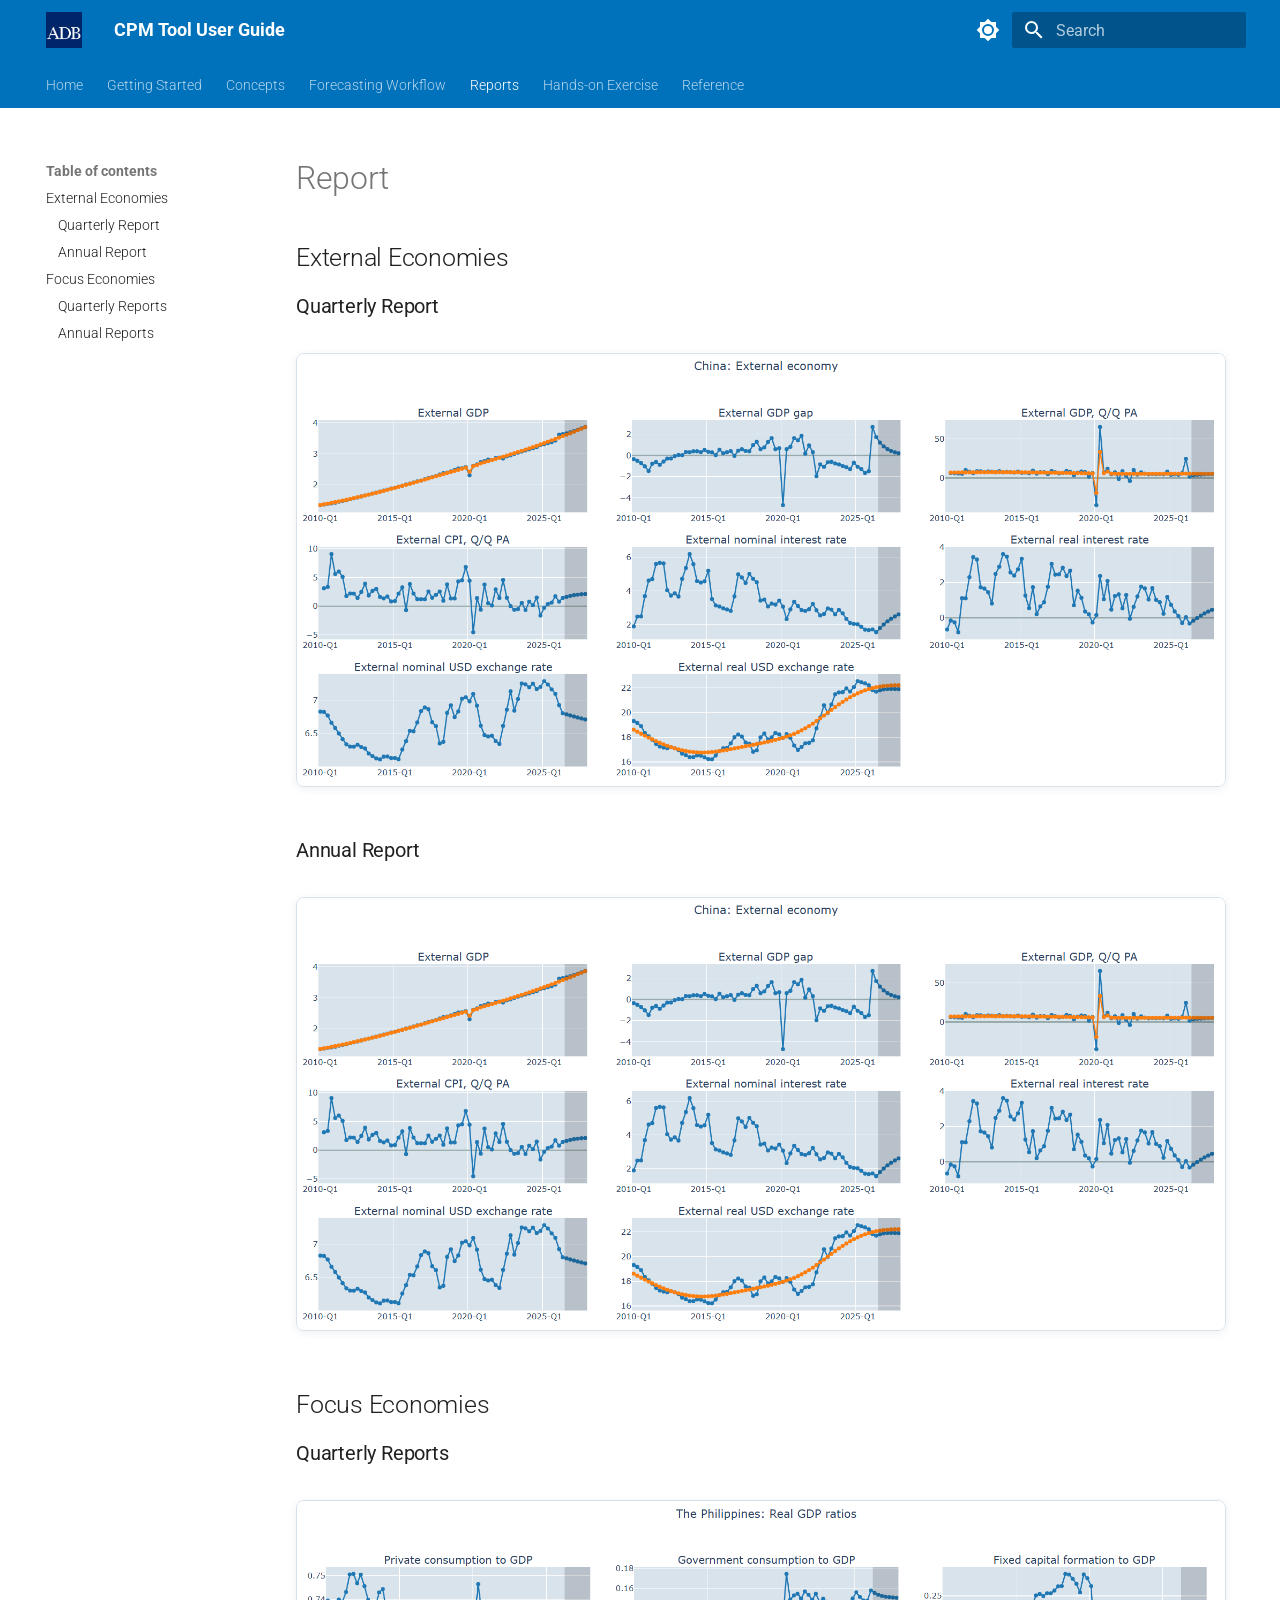
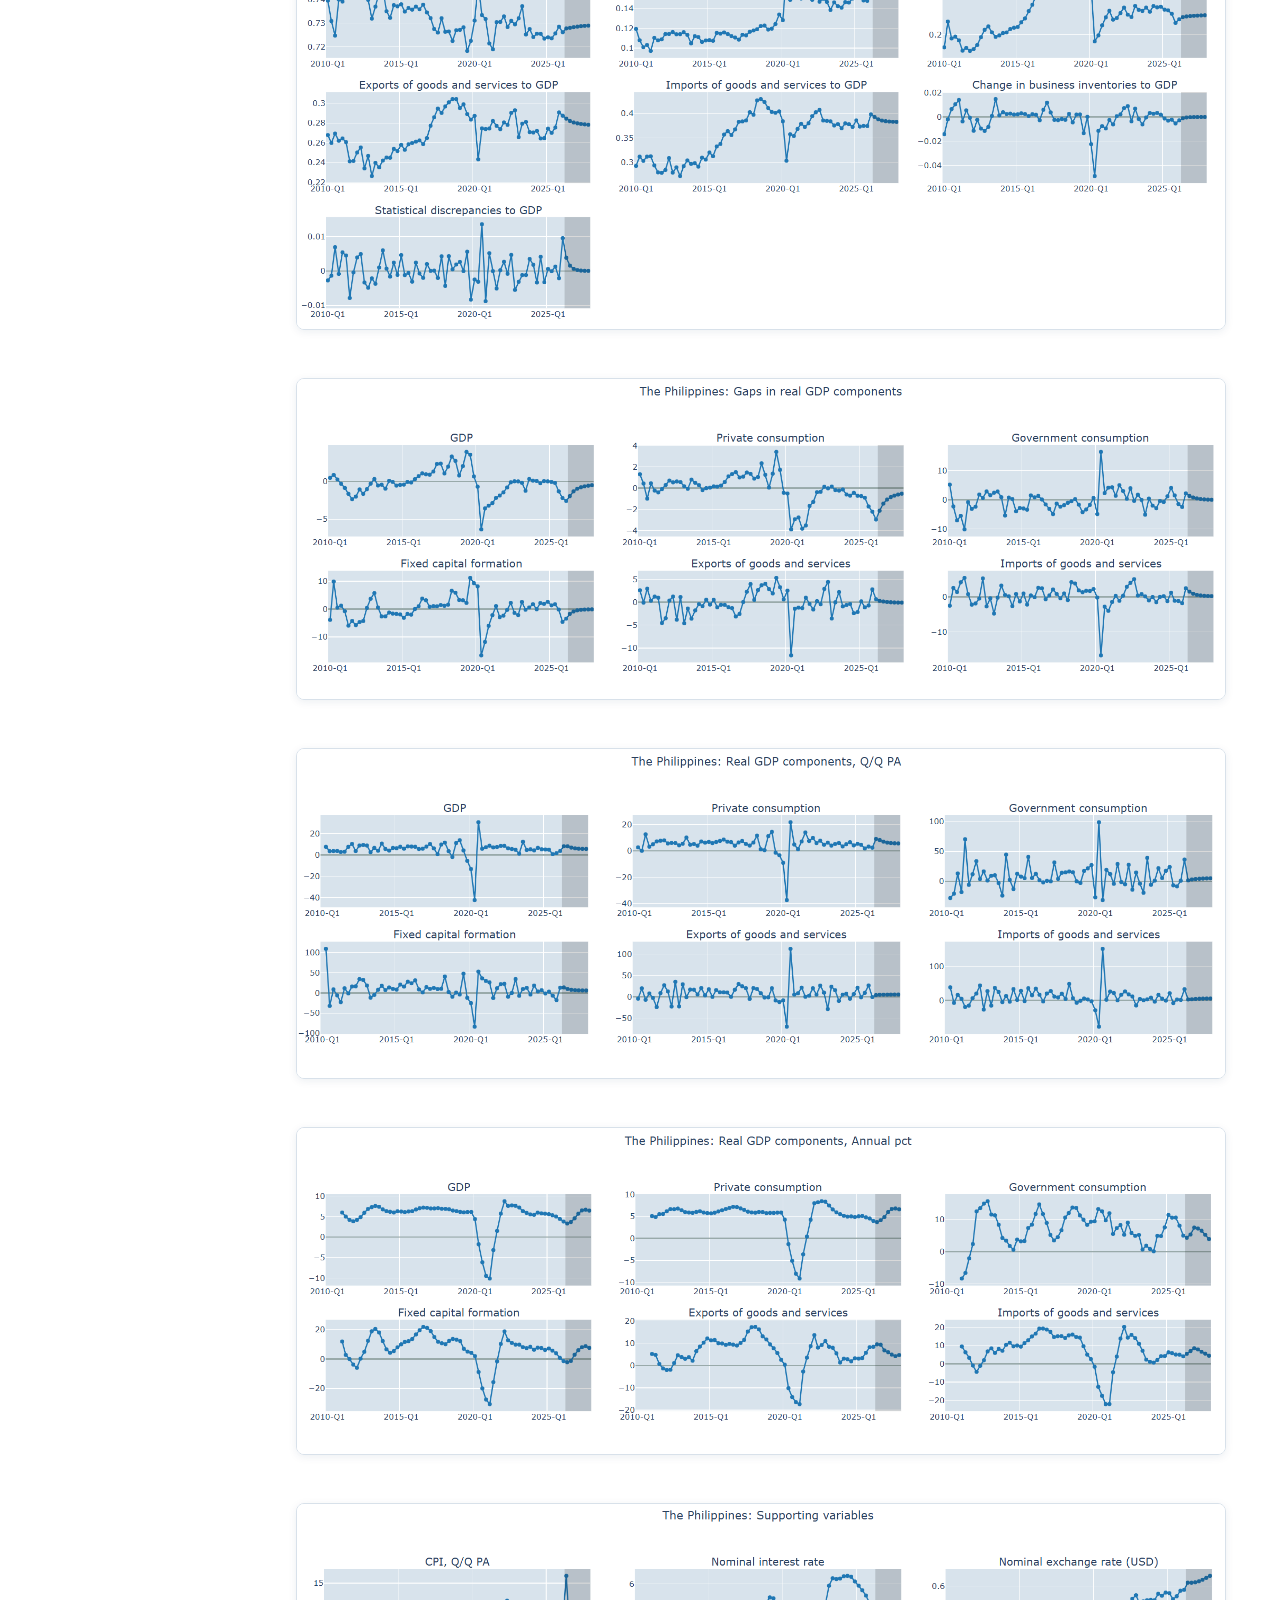
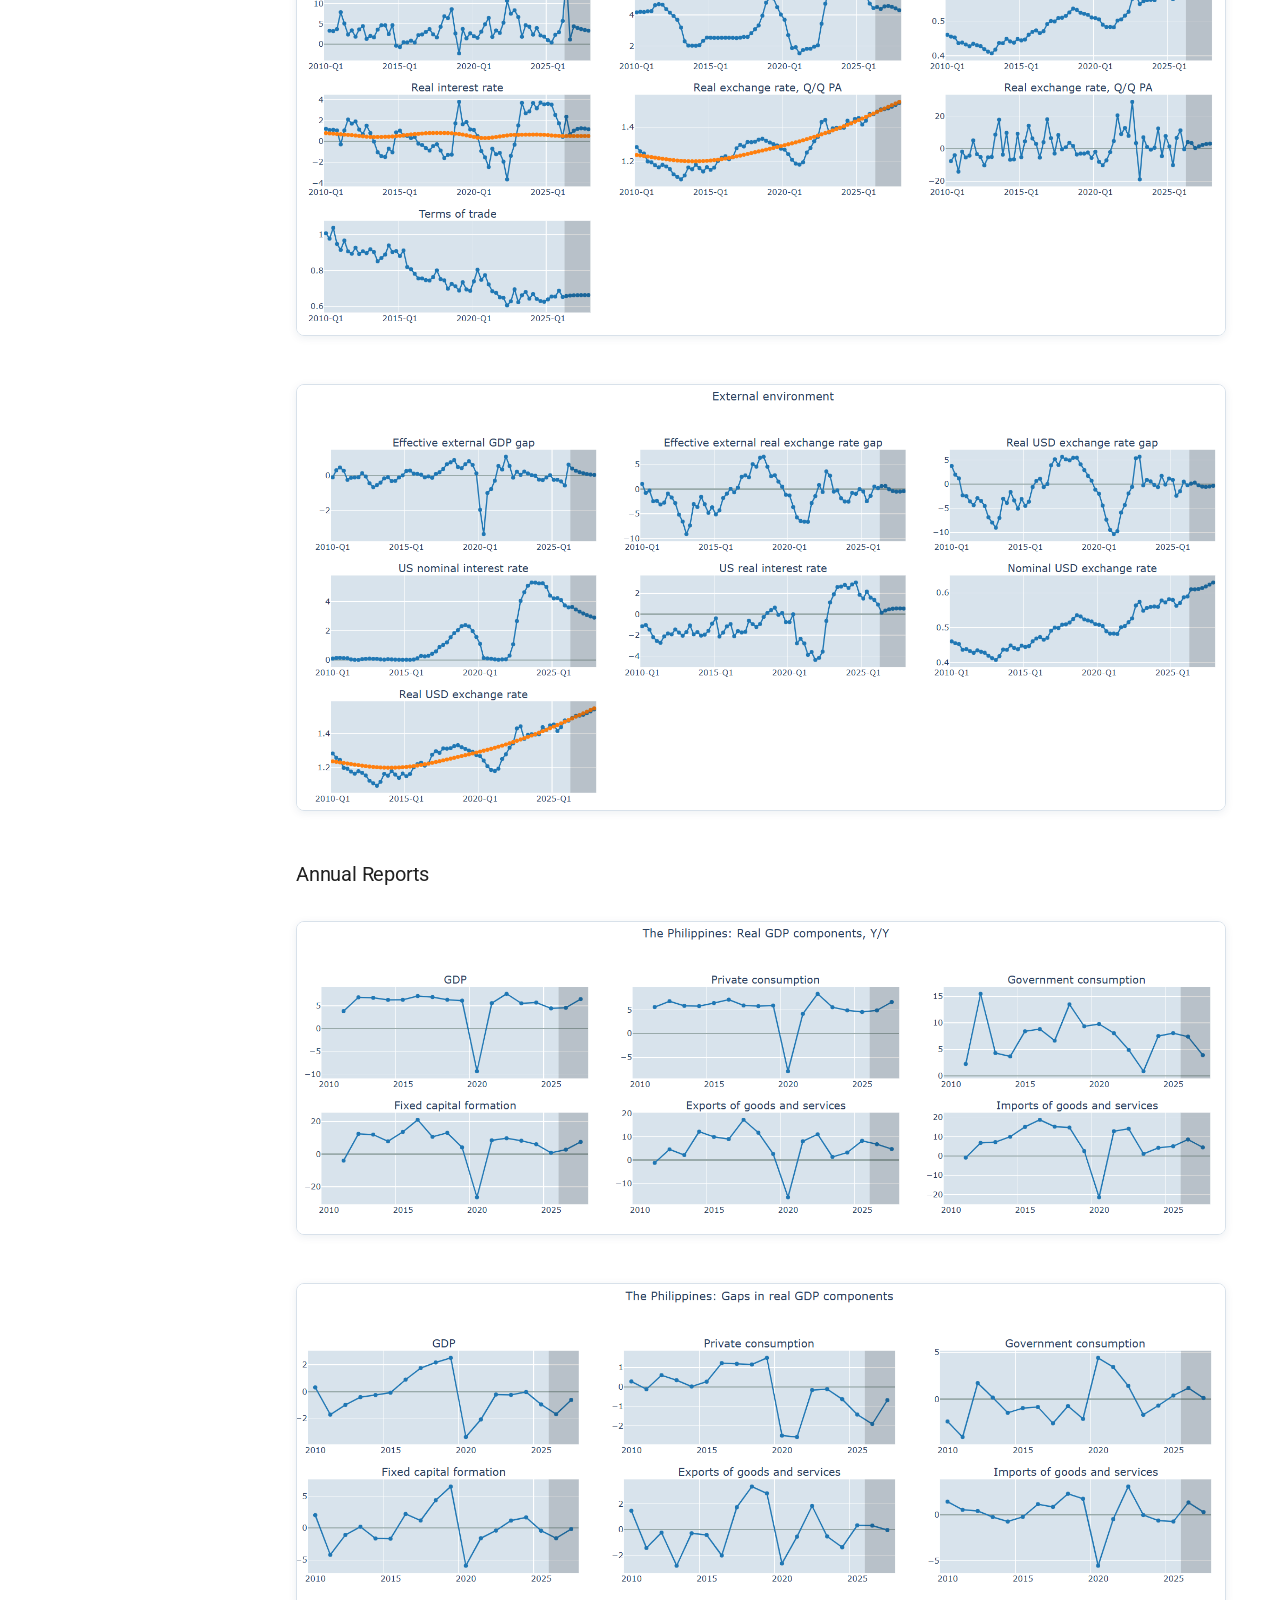
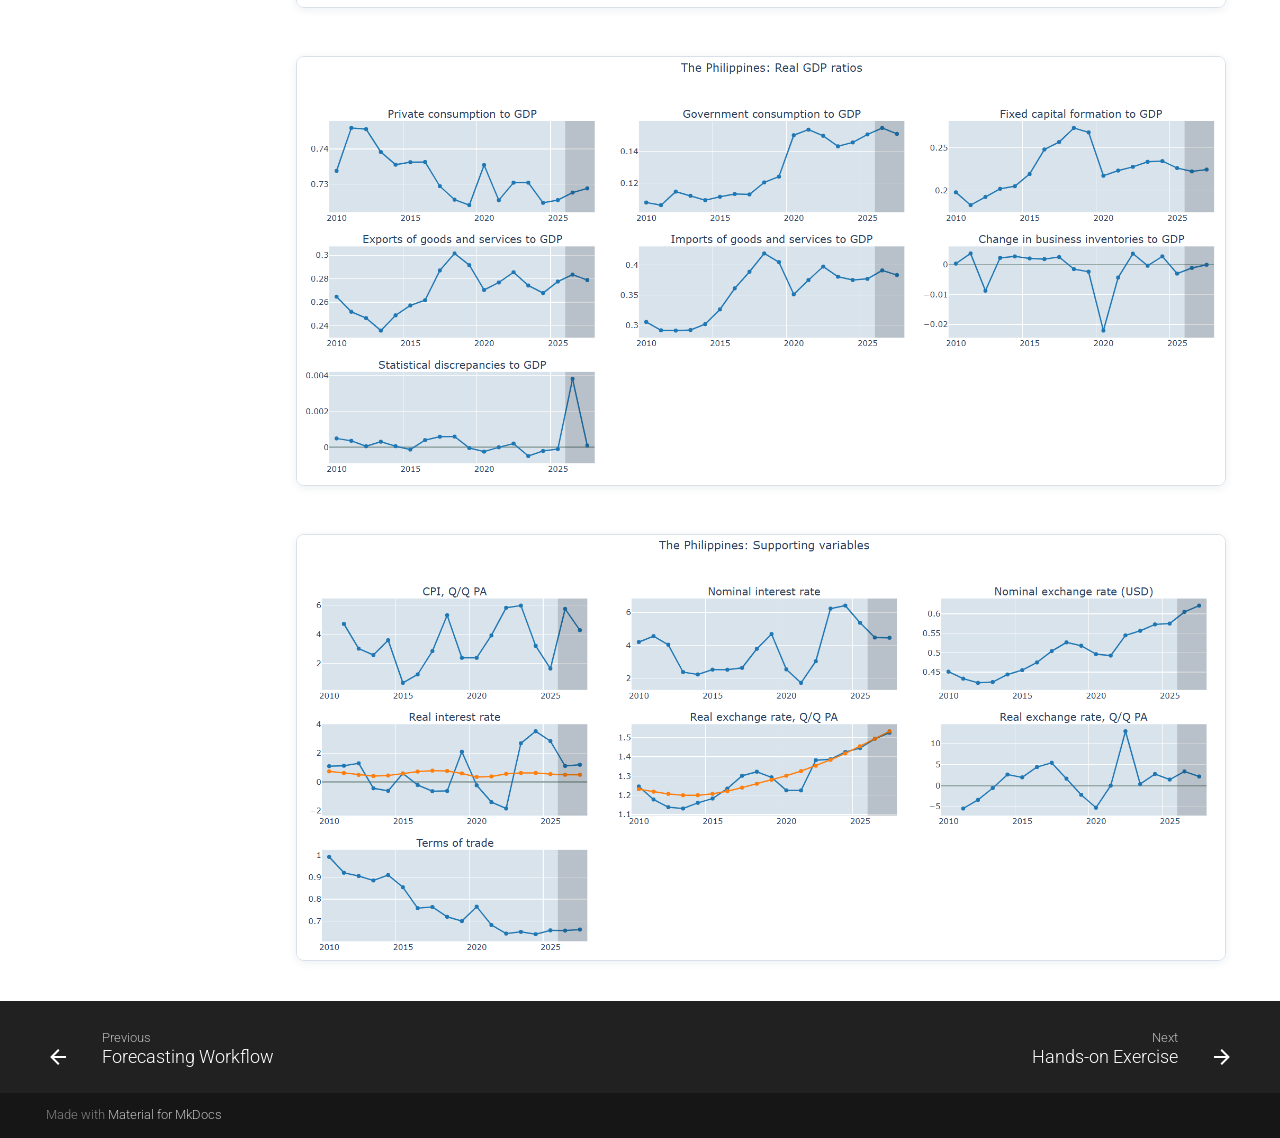
==== reports.html @ 5feddd9f "Add files via upload" ====
<!doctype html>
<html lang="en" class="no-js" xmlns:mso="urn:schemas-microsoft-com:office:office" xmlns:msdt="uuid:C2F41010-65B3-11d1-A29F-00AA00C14882">
  <head>
    
      <meta charset="utf-8">
      <meta name="viewport" content="width=device-width,initial-scale=1">
      
        <meta name="description" content="User guide for the Country Projection Model (CPM) Tool">
      
      
        <meta name="author" content="Dennis E. Sorino">
      
      
      
        <link rel="prev" href="workflow.html">
      
      
        <link rel="next" href="exercise.html">
      
      
        
      
      
      <link rel="icon" href="assets/images/favicon.png">
      <meta name="generator" content="mkdocs-1.6.1, mkdocs-material-9.7.7">
    
    
      
        <title>Reports - CPM Tool User Guide</title>
      
    
    
      <link rel="stylesheet" href="assets/stylesheets/main.ec1eaa64.min.css">
      
        
        <link rel="stylesheet" href="assets/stylesheets/palette.ab4e12ef.min.css">
      
      


    
    
      
    
    
      
        
        
        <link rel="preconnect" href="https://fonts.gstatic.com" crossorigin>
        <link rel="stylesheet" href="https://fonts.googleapis.com/css?family=Roboto:300,300i,400,400i,700,700i%7CRoboto+Mono:400,400i,700,700i&display=fallback">
        <style>:root{--md-text-font:"Roboto";--md-code-font:"Roboto Mono"}</style>
      
    
    
      <link rel="stylesheet" href="css/print-site.css">
    
      <link rel="stylesheet" href="css/print-site-material.css">
    
      <link rel="stylesheet" href="stylesheets/extra.css">
    
    <script>__md_scope=new URL(".",location),__md_hash=e=>[...e].reduce(((e,_)=>(e<<5)-e+_.charCodeAt(0)),0),__md_get=(e,_=localStorage,t=__md_scope)=>JSON.parse(_.getItem(t.pathname+"."+e)),__md_set=(e,_,t=localStorage,a=__md_scope)=>{try{t.setItem(a.pathname+"."+e,JSON.stringify(_))}catch(e){}}</script>
    
      

    
    
  
<!--[if gte mso 9]><xml>
<mso:CustomDocumentProperties>
<mso:ADBCountry msdt:dt="string"></mso:ADBCountry>
<mso:ia017ac09b1942648b563fe0b2b14d52 msdt:dt="string">ERMR|1b0f6326-b8c9-47db-9084-1685569433b2</mso:ia017ac09b1942648b563fe0b2b14d52>
<mso:d01a0ce1b141461dbfb235a3ab729a2c msdt:dt="string"></mso:d01a0ce1b141461dbfb235a3ab729a2c>
<mso:ADBDocumentSecurity msdt:dt="string"></mso:ADBDocumentSecurity>
<mso:ADBDepartmentOwner msdt:dt="string">4;#ERCD|ab3ec0c9-2ce1-477e-8dd0-15d1f7f6b467</mso:ADBDepartmentOwner>
<mso:MediaServiceImageTags msdt:dt="string"></mso:MediaServiceImageTags>
<mso:ADBDocumentLanguage msdt:dt="string">1;#English|16ac8743-31bb-43f8-9a73-533a041667d6</mso:ADBDocumentLanguage>
<mso:p030e467f78f45b4ae8f7e2c17ea4d82 msdt:dt="string"></mso:p030e467f78f45b4ae8f7e2c17ea4d82>
<mso:d61536b25a8a4fedb48bb564279be82a msdt:dt="string">ERCD|ab3ec0c9-2ce1-477e-8dd0-15d1f7f6b467</mso:d61536b25a8a4fedb48bb564279be82a>
<mso:ADBSector msdt:dt="string"></mso:ADBSector>
<mso:ADBDivision msdt:dt="string">7;#ERMR|1b0f6326-b8c9-47db-9084-1685569433b2</mso:ADBDivision>
<mso:a37ff23a602146d4934a49238d370ca5 msdt:dt="string"></mso:a37ff23a602146d4934a49238d370ca5>
<mso:k985dbdc596c44d7acaf8184f33920f0 msdt:dt="string"></mso:k985dbdc596c44d7acaf8184f33920f0>
<mso:j78542b1fffc4a1c84659474212e3133 msdt:dt="string">ERCD|ab3ec0c9-2ce1-477e-8dd0-15d1f7f6b467</mso:j78542b1fffc4a1c84659474212e3133>
<mso:lcf76f155ced4ddcb4097134ff3c332f msdt:dt="string"></mso:lcf76f155ced4ddcb4097134ff3c332f>
<mso:TaxCatchAll msdt:dt="string">4;#ERCD|ab3ec0c9-2ce1-477e-8dd0-15d1f7f6b467;#3;#ERCD|ab3ec0c9-2ce1-477e-8dd0-15d1f7f6b467;#1;#English|16ac8743-31bb-43f8-9a73-533a041667d6;#7;#ERMR|1b0f6326-b8c9-47db-9084-1685569433b2</mso:TaxCatchAll>
<mso:h00e4aaaf4624e24a7df7f06faa038c6 msdt:dt="string">English|16ac8743-31bb-43f8-9a73-533a041667d6</mso:h00e4aaaf4624e24a7df7f06faa038c6>
<mso:ADBDocumentType msdt:dt="string"></mso:ADBDocumentType>
</mso:CustomDocumentProperties>
</xml><![endif]-->
</head>
  
  
    
    
      
    
    
    
    
    <body dir="ltr" data-md-color-scheme="default" data-md-color-primary="custom" data-md-color-accent="custom">
  
    
    <input class="md-toggle" data-md-toggle="drawer" type="checkbox" id="__drawer" autocomplete="off">
    <input class="md-toggle" data-md-toggle="search" type="checkbox" id="__search" autocomplete="off">
    <label class="md-overlay" for="__drawer"></label>
    <div data-md-component="skip">
      
        
        <a href="#report" class="md-skip">
          Skip to content
        </a>
      
    </div>
    <div data-md-component="announce">
      
    </div>
    
    
      

<header class="md-header" data-md-component="header">
  <nav class="md-header__inner md-grid" aria-label="Header">
    <a href="index.html" title="CPM Tool User Guide" class="md-header__button md-logo" aria-label="CPM Tool User Guide" data-md-component="logo">
      
  <img src="assets/images/adb-logo.png" alt="logo">

    </a>
    <label class="md-header__button md-icon" for="__drawer">
      
      <svg xmlns="http://www.w3.org/2000/svg" viewBox="0 0 24 24"><path d="M3 6h18v2H3zm0 5h18v2H3zm0 5h18v2H3z"/></svg>
    </label>
    <div class="md-header__title" data-md-component="header-title">
      <div class="md-header__ellipsis">
        <div class="md-header__topic">
          <span class="md-ellipsis">
            CPM Tool User Guide
          </span>
        </div>
        <div class="md-header__topic" data-md-component="header-topic">
          <span class="md-ellipsis">
            
              Reports
            
          </span>
        </div>
      </div>
    </div>
    
      
        <form class="md-header__option" data-md-component="palette">
  
    
    
    
    <input class="md-option" data-md-color-media="" data-md-color-scheme="default" data-md-color-primary="custom" data-md-color-accent="custom"  aria-label="Switch to dark mode"  type="radio" name="__palette" id="__palette_0">
    
      <label class="md-header__button md-icon" title="Switch to dark mode" for="__palette_1" hidden>
        <svg xmlns="http://www.w3.org/2000/svg" viewBox="0 0 24 24"><path d="M12 8a4 4 0 0 0-4 4 4 4 0 0 0 4 4 4 4 0 0 0 4-4 4 4 0 0 0-4-4m0 10a6 6 0 0 1-6-6 6 6 0 0 1 6-6 6 6 0 0 1 6 6 6 6 0 0 1-6 6m8-9.31V4h-4.69L12 .69 8.69 4H4v4.69L.69 12 4 15.31V20h4.69L12 23.31 15.31 20H20v-4.69L23.31 12z"/></svg>
      </label>
    
  
    
    
    
    <input class="md-option" data-md-color-media="" data-md-color-scheme="slate" data-md-color-primary="custom" data-md-color-accent="custom"  aria-label="Switch to light mode"  type="radio" name="__palette" id="__palette_1">
    
      <label class="md-header__button md-icon" title="Switch to light mode" for="__palette_0" hidden>
        <svg xmlns="http://www.w3.org/2000/svg" viewBox="0 0 24 24"><path d="M12 18c-.89 0-1.74-.2-2.5-.55C11.56 16.5 13 14.42 13 12s-1.44-4.5-3.5-5.45C10.26 6.2 11.11 6 12 6a6 6 0 0 1 6 6 6 6 0 0 1-6 6m8-9.31V4h-4.69L12 .69 8.69 4H4v4.69L.69 12 4 15.31V20h4.69L12 23.31 15.31 20H20v-4.69L23.31 12z"/></svg>
      </label>
    
  
</form>
      
    
    
      <script>var palette=__md_get("__palette");if(palette&&palette.color){if("(prefers-color-scheme)"===palette.color.media){var media=matchMedia("(prefers-color-scheme: light)"),input=document.querySelector(media.matches?"[data-md-color-media='(prefers-color-scheme: light)']":"[data-md-color-media='(prefers-color-scheme: dark)']");palette.color.media=input.getAttribute("data-md-color-media"),palette.color.scheme=input.getAttribute("data-md-color-scheme"),palette.color.primary=input.getAttribute("data-md-color-primary"),palette.color.accent=input.getAttribute("data-md-color-accent")}for(var[key,value]of Object.entries(palette.color))document.body.setAttribute("data-md-color-"+key,value)}</script>
    
    
    
      
      
        <label class="md-header__button md-icon" for="__search">
          
          <svg xmlns="http://www.w3.org/2000/svg" viewBox="0 0 24 24"><path d="M9.5 3A6.5 6.5 0 0 1 16 9.5c0 1.61-.59 3.09-1.56 4.23l.27.27h.79l5 5-1.5 1.5-5-5v-.79l-.27-.27A6.52 6.52 0 0 1 9.5 16 6.5 6.5 0 0 1 3 9.5 6.5 6.5 0 0 1 9.5 3m0 2C7 5 5 7 5 9.5S7 14 9.5 14 14 12 14 9.5 12 5 9.5 5"/></svg>
        </label>
        <div class="md-search" data-md-component="search" role="dialog">
  <label class="md-search__overlay" for="__search"></label>
  <div class="md-search__inner" role="search">
    <form class="md-search__form" name="search">
      <input type="text" class="md-search__input" name="query" aria-label="Search" placeholder="Search" autocapitalize="off" autocorrect="off" autocomplete="off" spellcheck="false" data-md-component="search-query" required>
      <label class="md-search__icon md-icon" for="__search">
        
        <svg xmlns="http://www.w3.org/2000/svg" viewBox="0 0 24 24"><path d="M9.5 3A6.5 6.5 0 0 1 16 9.5c0 1.61-.59 3.09-1.56 4.23l.27.27h.79l5 5-1.5 1.5-5-5v-.79l-.27-.27A6.52 6.52 0 0 1 9.5 16 6.5 6.5 0 0 1 3 9.5 6.5 6.5 0 0 1 9.5 3m0 2C7 5 5 7 5 9.5S7 14 9.5 14 14 12 14 9.5 12 5 9.5 5"/></svg>
        
        <svg xmlns="http://www.w3.org/2000/svg" viewBox="0 0 24 24"><path d="M20 11v2H8l5.5 5.5-1.42 1.42L4.16 12l7.92-7.92L13.5 5.5 8 11z"/></svg>
      </label>
      <nav class="md-search__options" aria-label="Search">
        
        <button type="reset" class="md-search__icon md-icon" title="Clear" aria-label="Clear" tabindex="-1">
          
          <svg xmlns="http://www.w3.org/2000/svg" viewBox="0 0 24 24"><path d="M19 6.41 17.59 5 12 10.59 6.41 5 5 6.41 10.59 12 5 17.59 6.41 19 12 13.41 17.59 19 19 17.59 13.41 12z"/></svg>
        </button>
      </nav>
      
        <div class="md-search__suggest" data-md-component="search-suggest"></div>
      
    </form>
    <div class="md-search__output">
      <div class="md-search__scrollwrap" tabindex="0" data-md-scrollfix>
        <div class="md-search-result" data-md-component="search-result">
          <div class="md-search-result__meta">
            Initializing search
          </div>
          <ol class="md-search-result__list" role="presentation"></ol>
        </div>
      </div>
    </div>
  </div>
</div>
      
    
    
  </nav>
  
</header>
    
    <div class="md-container" data-md-component="container">
      
      
        
          
            
<nav class="md-tabs" aria-label="Tabs" data-md-component="tabs">
  <div class="md-grid">
    <ul class="md-tabs__list">
      
        
  
  
  
  
    <li class="md-tabs__item">
      <a href="index.html" class="md-tabs__link">
        
  
  
    
  
  Home

      </a>
    </li>
  

      
        
  
  
  
  
    <li class="md-tabs__item">
      <a href="getting-started.html" class="md-tabs__link">
        
  
  
    
  
  Getting Started

      </a>
    </li>
  

      
        
  
  
  
  
    <li class="md-tabs__item">
      <a href="concepts.html" class="md-tabs__link">
        
  
  
    
  
  Concepts

      </a>
    </li>
  

      
        
  
  
  
  
    <li class="md-tabs__item">
      <a href="workflow.html" class="md-tabs__link">
        
  
  
    
  
  Forecasting Workflow

      </a>
    </li>
  

      
        
  
  
  
    
  
  
    <li class="md-tabs__item md-tabs__item--active">
      <a href="reports.html" class="md-tabs__link">
        
  
  
    
  
  Reports

      </a>
    </li>
  

      
        
  
  
  
  
    <li class="md-tabs__item">
      <a href="exercise.html" class="md-tabs__link">
        
  
  
    
  
  Hands-on Exercise

      </a>
    </li>
  

      
        
  
  
  
  
    <li class="md-tabs__item">
      <a href="reference.html" class="md-tabs__link">
        
  
  
    
  
  Reference

      </a>
    </li>
  

      
    </ul>
  </div>
</nav>
          
        
      
      <main class="md-main" data-md-component="main">
        <div class="md-main__inner md-grid">
          
            
              
              <div class="md-sidebar md-sidebar--primary" data-md-component="sidebar" data-md-type="navigation" >
                <div class="md-sidebar__scrollwrap">
                  <div class="md-sidebar__inner">
                    


  


<nav class="md-nav md-nav--primary md-nav--lifted" aria-label="Navigation" data-md-level="0">
  <label class="md-nav__title" for="__drawer">
    <a href="index.html" title="CPM Tool User Guide" class="md-nav__button md-logo" aria-label="CPM Tool User Guide" data-md-component="logo">
      
  <img src="assets/images/adb-logo.png" alt="logo">

    </a>
    CPM Tool User Guide
  </label>
  
  <ul class="md-nav__list" data-md-scrollfix>
    
      
      
  
  
  
  
    <li class="md-nav__item">
      <a href="index.html" class="md-nav__link">
        
  
  
  <span class="md-ellipsis">
    
  
    Home
  

    
  </span>
  
  

      </a>
    </li>
  

    
      
      
  
  
  
  
    <li class="md-nav__item">
      <a href="getting-started.html" class="md-nav__link">
        
  
  
  <span class="md-ellipsis">
    
  
    Getting Started
  

    
  </span>
  
  

      </a>
    </li>
  

    
      
      
  
  
  
  
    <li class="md-nav__item">
      <a href="concepts.html" class="md-nav__link">
        
  
  
  <span class="md-ellipsis">
    
  
    Concepts
  

    
  </span>
  
  

      </a>
    </li>
  

    
      
      
  
  
  
  
    <li class="md-nav__item">
      <a href="workflow.html" class="md-nav__link">
        
  
  
  <span class="md-ellipsis">
    
  
    Forecasting Workflow
  

    
  </span>
  
  

      </a>
    </li>
  

    
      
      
  
  
    
  
  
  
    <li class="md-nav__item md-nav__item--active">
      
      <input class="md-nav__toggle md-toggle" type="checkbox" id="__toc">
      
      
        
      
      
        <label class="md-nav__link md-nav__link--active" for="__toc">
          
  
  
  <span class="md-ellipsis">
    
  
    Reports
  

    
  </span>
  
  

          <span class="md-nav__icon md-icon"></span>
        </label>
      
      <a href="reports.html" class="md-nav__link md-nav__link--active">
        
  
  
  <span class="md-ellipsis">
    
  
    Reports
  

    
  </span>
  
  

      </a>
      
        

<nav class="md-nav md-nav--secondary" aria-label="Table of contents">
  
  
  
    
  
  
    <label class="md-nav__title" for="__toc">
      <span class="md-nav__icon md-icon"></span>
      Table of contents
    </label>
    <ul class="md-nav__list" data-md-component="toc" data-md-scrollfix>
      
        <li class="md-nav__item">
  <a href="#external-economies" class="md-nav__link">
    <span class="md-ellipsis">
      
        External Economies
      
    </span>
  </a>
  
    <nav class="md-nav" aria-label="External Economies">
      <ul class="md-nav__list">
        
          <li class="md-nav__item">
  <a href="#quarterly-report" class="md-nav__link">
    <span class="md-ellipsis">
      
        Quarterly Report
      
    </span>
  </a>
  
</li>
        
          <li class="md-nav__item">
  <a href="#annual-report" class="md-nav__link">
    <span class="md-ellipsis">
      
        Annual Report
      
    </span>
  </a>
  
</li>
        
      </ul>
    </nav>
  
</li>
      
        <li class="md-nav__item">
  <a href="#focus-economies" class="md-nav__link">
    <span class="md-ellipsis">
      
        Focus Economies
      
    </span>
  </a>
  
    <nav class="md-nav" aria-label="Focus Economies">
      <ul class="md-nav__list">
        
          <li class="md-nav__item">
  <a href="#quarterly-reports" class="md-nav__link">
    <span class="md-ellipsis">
      
        Quarterly Reports
      
    </span>
  </a>
  
</li>
        
          <li class="md-nav__item">
  <a href="#annual-reports" class="md-nav__link">
    <span class="md-ellipsis">
      
        Annual Reports
      
    </span>
  </a>
  
</li>
        
      </ul>
    </nav>
  
</li>
      
    </ul>
  
</nav>
      
    </li>
  

    
      
      
  
  
  
  
    <li class="md-nav__item">
      <a href="exercise.html" class="md-nav__link">
        
  
  
  <span class="md-ellipsis">
    
  
    Hands-on Exercise
  

    
  </span>
  
  

      </a>
    </li>
  

    
      
      
  
  
  
  
    <li class="md-nav__item">
      <a href="reference.html" class="md-nav__link">
        
  
  
  <span class="md-ellipsis">
    
  
    Reference
  

    
  </span>
  
  

      </a>
    </li>
  

    
  </ul>
</nav>
                  </div>
                </div>
              </div>
            
            
              
              <div class="md-sidebar md-sidebar--secondary" data-md-component="sidebar" data-md-type="toc" >
                <div class="md-sidebar__scrollwrap">
                  <div class="md-sidebar__inner">
                    

<nav class="md-nav md-nav--secondary" aria-label="Table of contents">
  
  
  
    
  
  
    <label class="md-nav__title" for="__toc">
      <span class="md-nav__icon md-icon"></span>
      Table of contents
    </label>
    <ul class="md-nav__list" data-md-component="toc" data-md-scrollfix>
      
        <li class="md-nav__item">
  <a href="#external-economies" class="md-nav__link">
    <span class="md-ellipsis">
      
        External Economies
      
    </span>
  </a>
  
    <nav class="md-nav" aria-label="External Economies">
      <ul class="md-nav__list">
        
          <li class="md-nav__item">
  <a href="#quarterly-report" class="md-nav__link">
    <span class="md-ellipsis">
      
        Quarterly Report
      
    </span>
  </a>
  
</li>
        
          <li class="md-nav__item">
  <a href="#annual-report" class="md-nav__link">
    <span class="md-ellipsis">
      
        Annual Report
      
    </span>
  </a>
  
</li>
        
      </ul>
    </nav>
  
</li>
      
        <li class="md-nav__item">
  <a href="#focus-economies" class="md-nav__link">
    <span class="md-ellipsis">
      
        Focus Economies
      
    </span>
  </a>
  
    <nav class="md-nav" aria-label="Focus Economies">
      <ul class="md-nav__list">
        
          <li class="md-nav__item">
  <a href="#quarterly-reports" class="md-nav__link">
    <span class="md-ellipsis">
      
        Quarterly Reports
      
    </span>
  </a>
  
</li>
        
          <li class="md-nav__item">
  <a href="#annual-reports" class="md-nav__link">
    <span class="md-ellipsis">
      
        Annual Reports
      
    </span>
  </a>
  
</li>
        
      </ul>
    </nav>
  
</li>
      
    </ul>
  
</nav>
                  </div>
                </div>
              </div>
            
          
          
            <div class="md-content" data-md-component="content">
              
              <article class="md-content__inner md-typeset">
                
                  



<h1 id="report">Report<a class="headerlink" href="#report" title="Permanent link">&para;</a></h1>
<h2 id="external-economies">External Economies<a class="headerlink" href="#external-economies" title="Permanent link">&para;</a></h2>
<h3 id="quarterly-report">Quarterly Report<a class="headerlink" href="#quarterly-report" title="Permanent link">&para;</a></h3>
<figure>
<p><img alt="External economies quarterly report" src="assets/images/ex_quarterly_report.png" /></p>
</figure>
<h3 id="annual-report">Annual Report<a class="headerlink" href="#annual-report" title="Permanent link">&para;</a></h3>
<figure>
<p><img alt="External economies annual report" src="assets/images/ex_quarterly_report.png" /></p>
</figure>
<h2 id="focus-economies">Focus Economies<a class="headerlink" href="#focus-economies" title="Permanent link">&para;</a></h2>
<h3 id="quarterly-reports">Quarterly Reports<a class="headerlink" href="#quarterly-reports" title="Permanent link">&para;</a></h3>
<figure>
<p><img alt="Focus economies report" src="assets/images/fc_gdp_ratios_q.png" /></p>
</figure>
<figure>
<p><img alt="Focus economies report" src="assets/images/fc_gaps_q.png" /></p>
</figure>
<figure>
<p><img alt="Focus economies report" src="assets/images/fc_gdp_components_qq_q.png" /></p>
</figure>
<figure>
<p><img alt="Focus economies report" src="assets/images/fc_gdp_components_annual_q.png" /></p>
</figure>
<figure>
<p><img alt="Focus economies report" src="assets/images/fc_supporting_var_q.png" /></p>
</figure>
<figure>
<p><img alt="Focus economies report" src="assets/images/fc_external_environment_q.png" /></p>
</figure>
<h3 id="annual-reports">Annual Reports<a class="headerlink" href="#annual-reports" title="Permanent link">&para;</a></h3>
<figure>
<p><img alt="Focus economies report" src="assets/images/fc_gdp_components_a.png" /></p>
</figure>
<figure>
<p><img alt="Focus economies report" src="assets/images/fc_gaps_a.png" /></p>
</figure>
<figure>
<p><img alt="Focus economies report" src="assets/images/fc_gdp_ratios_a.png" /></p>
</figure>
<figure>
<p><img alt="Focus economies report" src="assets/images/fc_supporting_var_a.png" /></p>
</figure>












                
              </article>
            </div>
          
          
  <script>var tabs=__md_get("__tabs");if(Array.isArray(tabs))e:for(var set of document.querySelectorAll(".tabbed-set")){var labels=set.querySelector(".tabbed-labels");for(var tab of tabs)for(var label of labels.getElementsByTagName("label"))if(label.innerText.trim()===tab){var input=document.getElementById(label.htmlFor);input.checked=!0;continue e}}</script>

<script>var target=document.getElementById(location.hash.slice(1));target&&target.name&&(target.checked=target.name.startsWith("__tabbed_"))</script>
        </div>
        
          <button type="button" class="md-top md-icon" data-md-component="top" hidden>
  
  <svg xmlns="http://www.w3.org/2000/svg" viewBox="0 0 24 24"><path d="M13 20h-2V8l-5.5 5.5-1.42-1.42L12 4.16l7.92 7.92-1.42 1.42L13 8z"/></svg>
  Back to top
</button>
        
      </main>
      
        <footer class="md-footer">
  
    
      
      <nav class="md-footer__inner md-grid" aria-label="Footer" >
        
          
          <a href="workflow.html" class="md-footer__link md-footer__link--prev" aria-label="Previous: Forecasting Workflow">
            <div class="md-footer__button md-icon">
              
              <svg xmlns="http://www.w3.org/2000/svg" viewBox="0 0 24 24"><path d="M20 11v2H8l5.5 5.5-1.42 1.42L4.16 12l7.92-7.92L13.5 5.5 8 11z"/></svg>
            </div>
            <div class="md-footer__title">
              <span class="md-footer__direction">
                Previous
              </span>
              <div class="md-ellipsis">
                Forecasting Workflow
              </div>
            </div>
          </a>
        
        
          
          <a href="exercise.html" class="md-footer__link md-footer__link--next" aria-label="Next: Hands-on Exercise">
            <div class="md-footer__title">
              <span class="md-footer__direction">
                Next
              </span>
              <div class="md-ellipsis">
                Hands-on Exercise
              </div>
            </div>
            <div class="md-footer__button md-icon">
              
              <svg xmlns="http://www.w3.org/2000/svg" viewBox="0 0 24 24"><path d="M4 11v2h12l-5.5 5.5 1.42 1.42L19.84 12l-7.92-7.92L10.5 5.5 16 11z"/></svg>
            </div>
          </a>
        
      </nav>
    
  
  <div class="md-footer-meta md-typeset">
    <div class="md-footer-meta__inner md-grid">
      <div class="md-copyright">
  
  
    Made with
    <a href="https://squidfunk.github.io/mkdocs-material/" target="_blank" rel="noopener">
      Material for MkDocs
    </a>
  
</div>
      
    </div>
  </div>
</footer>
      
    </div>
    <div class="md-dialog" data-md-component="dialog">
      <div class="md-dialog__inner md-typeset"></div>
    </div>
    
    
    
      
      
      <script id="__config" type="application/json">{"annotate": null, "base": ".", "features": ["navigation.tabs", "navigation.sections", "navigation.top", "navigation.footer", "navigation.indexes", "toc.follow", "search.highlight", "search.suggest", "content.code.copy", "content.code.annotate", "content.tabs.link"], "search": "assets/javascripts/workers/search.2c215733.min.js", "tags": null, "translations": {"clipboard.copied": "Copied to clipboard", "clipboard.copy": "Copy to clipboard", "search.result.more.one": "1 more on this page", "search.result.more.other": "# more on this page", "search.result.none": "No matching documents", "search.result.one": "1 matching document", "search.result.other": "# matching documents", "search.result.placeholder": "Type to start searching", "search.result.term.missing": "Missing", "select.version": "Select version"}, "version": null}</script>
    
    
      <script src="assets/javascripts/bundle.d7400e89.min.js"></script>
      
        <script src="js/print-site.js"></script>
      
    
  </body>
</html>
---- assets/stylesheets/main.ec1eaa64.min.css ----
@charset "UTF-8";html{-webkit-text-size-adjust:none;-moz-text-size-adjust:none;text-size-adjust:none;box-sizing:border-box}*,:after,:before{box-sizing:inherit}@media (prefers-reduced-motion){*,:after,:before{transition:none!important}}body{margin:0}a,button,input,label{-webkit-tap-highlight-color:transparent}a{color:inherit;text-decoration:none}hr{border:0;box-sizing:initial;display:block;height:.05rem;overflow:visible;padding:0}small{font-size:80%}sub,sup{line-height:1em}img{border-style:none}table{border-collapse:initial;border-spacing:0}td,th{font-weight:400;vertical-align:top}button{background:#0000;border:0;font-family:inherit;font-size:inherit;margin:0;padding:0}input{border:0;outline:none}:root{--md-primary-fg-color:#4051b5;--md-primary-fg-color--light:#5d6cc0;--md-primary-fg-color--dark:#303fa1;--md-primary-bg-color:#fff;--md-primary-bg-color--light:#ffffffb3;--md-accent-fg-color:#526cfe;--md-accent-fg-color--transparent:#526cfe1a;--md-accent-bg-color:#fff;--md-accent-bg-color--light:#ffffffb3}[data-md-color-scheme=default]{color-scheme:light}[data-md-color-scheme=default] img[src$="#gh-dark-mode-only"],[data-md-color-scheme=default] img[src$="#only-dark"]{display:none}:root,[data-md-color-scheme=default]{--md-hue:225deg;--md-default-fg-color:#000000de;--md-default-fg-color--light:#0000008a;--md-default-fg-color--lighter:#00000052;--md-default-fg-color--lightest:#00000012;--md-default-bg-color:#fff;--md-default-bg-color--light:#ffffffb3;--md-default-bg-color--lighter:#ffffff4d;--md-default-bg-color--lightest:#ffffff1f;--md-code-fg-color:#36464e;--md-code-bg-color:#f5f5f5;--md-code-bg-color--light:#f5f5f5b3;--md-code-bg-color--lighter:#f5f5f54d;--md-code-hl-color:#4287ff;--md-code-hl-color--light:#4287ff1a;--md-code-hl-number-color:#d52a2a;--md-code-hl-special-color:#db1457;--md-code-hl-function-color:#a846b9;--md-code-hl-constant-color:#6e59d9;--md-code-hl-keyword-color:#3f6ec6;--md-code-hl-string-color:#1c7d4d;--md-code-hl-name-color:var(--md-code-fg-color);--md-code-hl-operator-color:var(--md-default-fg-color--light);--md-code-hl-punctuation-color:var(--md-default-fg-color--light);--md-code-hl-comment-color:var(--md-default-fg-color--light);--md-code-hl-generic-color:var(--md-default-fg-color--light);--md-code-hl-variable-color:var(--md-default-fg-color--light);--md-typeset-color:var(--md-default-fg-color);--md-typeset-a-color:var(--md-primary-fg-color);--md-typeset-del-color:#f5503d26;--md-typeset-ins-color:#0bd57026;--md-typeset-kbd-color:#fafafa;--md-typeset-kbd-accent-color:#fff;--md-typeset-kbd-border-color:#b8b8b8;--md-typeset-mark-color:#ffff0080;--md-typeset-table-color:#0000001f;--md-typeset-table-color--light:rgba(0,0,0,.035);--md-admonition-fg-color:var(--md-default-fg-color);--md-admonition-bg-color:var(--md-default-bg-color);--md-warning-fg-color:#000000de;--md-warning-bg-color:#ff9;--md-footer-fg-color:#fff;--md-footer-fg-color--light:#ffffffb3;--md-footer-fg-color--lighter:#ffffff73;--md-footer-bg-color:#000000de;--md-footer-bg-color--dark:#00000052;--md-shadow-z1:0 0.2rem 0.5rem #0000000d,0 0 0.05rem #0000001a;--md-shadow-z2:0 0.2rem 0.5rem #0000001a,0 0 0.05rem #00000040;--md-shadow-z3:0 0.2rem 0.5rem #0003,0 0 0.05rem #00000059}.md-icon svg{fill:currentcolor;display:block;height:1.2rem;width:1.2rem}body{-webkit-font-smoothing:antialiased;-moz-osx-font-smoothing:grayscale;--md-text-font-family:var(--md-text-font,_),-apple-system,BlinkMacSystemFont,Helvetica,Arial,sans-serif;--md-code-font-family:var(--md-code-font,_),SFMono-Regular,Consolas,Menlo,monospace}aside,body,input{font-feature-settings:"kern","liga";color:var(--md-typeset-color);font-family:var(--md-text-font-family)}code,kbd,pre{font-feature-settings:"kern";font-family:var(--md-code-font-family)}:root{--md-typeset-table-sort-icon:url('data:image/svg+xml;charset=utf-8,<svg xmlns="http://www.w3.org/2000/svg" viewBox="0 0 24 24"><path d="m18 21-4-4h3V7h-3l4-4 4 4h-3v10h3M2 19v-2h10v2M2 13v-2h7v2M2 7V5h4v2z"/></svg>');--md-typeset-table-sort-icon--asc:url('data:image/svg+xml;charset=utf-8,<svg xmlns="http://www.w3.org/2000/svg" viewBox="0 0 24 24"><path d="M19 17h3l-4 4-4-4h3V3h2M2 17h10v2H2M6 5v2H2V5m0 6h7v2H2z"/></svg>');--md-typeset-table-sort-icon--desc:url('data:image/svg+xml;charset=utf-8,<svg xmlns="http://www.w3.org/2000/svg" viewBox="0 0 24 24"><path d="M19 7h3l-4-4-4 4h3v14h2M2 17h10v2H2M6 5v2H2V5m0 6h7v2H2z"/></svg>')}.md-typeset{-webkit-print-color-adjust:exact;color-adjust:exact;font-size:.8rem;line-height:1.6;overflow-wrap:break-word}@media print{.md-typeset{font-size:.68rem}}.md-typeset blockquote,.md-typeset dl,.md-typeset figure,.md-typeset ol,.md-typeset pre,.md-typeset ul{margin-bottom:1em;margin-top:1em}.md-typeset h1{color:var(--md-default-fg-color--light);font-size:2em;line-height:1.3;margin:0 0 1.25em}.md-typeset h1,.md-typeset h2{font-weight:300;letter-spacing:-.01em}.md-typeset h2{font-size:1.5625em;line-height:1.4;margin:1.6em 0 .64em}.md-typeset h3{font-size:1.25em;font-weight:400;letter-spacing:-.01em;line-height:1.5;margin:1.6em 0 .8em}.md-typeset h2+h3{margin-top:.8em}.md-typeset h4{font-weight:700;letter-spacing:-.01em;margin:1em 0}.md-typeset h5,.md-typeset h6{color:var(--md-default-fg-color--light);font-size:.8em;font-weight:700;letter-spacing:-.01em;margin:1.25em 0}.md-typeset h5{text-transform:uppercase}.md-typeset h5 code{text-transform:none}.md-typeset hr{border-bottom:.05rem solid var(--md-default-fg-color--lightest);display:flow-root;margin:1.5em 0}.md-typeset a{color:var(--md-typeset-a-color);word-break:break-word}.md-typeset a,.md-typeset a:before{transition:color 125ms}.md-typeset a:focus,.md-typeset a:hover{color:var(--md-accent-fg-color)}.md-typeset a:focus code,.md-typeset a:hover code{background-color:var(--md-accent-fg-color--transparent);color:var(--md-accent-fg-color)}.md-typeset a code{color:var(--md-typeset-a-color)}.md-typeset a.focus-visible{outline-color:var(--md-accent-fg-color);outline-offset:.2rem}.md-typeset code,.md-typeset kbd,.md-typeset pre{color:var(--md-code-fg-color);direction:ltr;font-variant-ligatures:none;transition:background-color 125ms}@media print{.md-typeset code,.md-typeset kbd,.md-typeset pre{white-space:pre-wrap}}.md-typeset code{background-color:var(--md-code-bg-color);border-radius:.1rem;-webkit-box-decoration-break:clone;box-decoration-break:clone;font-size:.85em;padding:0 .2941176471em;transition:color 125ms,background-color 125ms;word-break:break-word}.md-typeset code:not(.focus-visible){-webkit-tap-highlight-color:transparent;outline:none}.md-typeset pre{display:flow-root;line-height:1.4;position:relative}.md-typeset pre>code{-webkit-box-decoration-break:slice;box-decoration-break:slice;box-shadow:none;display:block;margin:0;outline-color:var(--md-accent-fg-color);overflow:auto;padding:.7720588235em 1.1764705882em;scrollbar-color:var(--md-default-fg-color--lighter) #0000;scrollbar-width:thin;touch-action:auto;word-break:normal}.md-typeset pre>code:hover{scrollbar-color:var(--md-accent-fg-color) #0000}.md-typeset pre>code::-webkit-scrollbar{height:.2rem;width:.2rem}.md-typeset pre>code::-webkit-scrollbar-thumb{background-color:var(--md-default-fg-color--lighter)}.md-typeset pre>code::-webkit-scrollbar-thumb:hover{background-color:var(--md-accent-fg-color)}.md-typeset kbd{background-color:var(--md-typeset-kbd-color);border-radius:.1rem;box-shadow:0 .1rem 0 .05rem var(--md-typeset-kbd-border-color),0 .1rem 0 var(--md-typeset-kbd-border-color),0 -.1rem .2rem var(--md-typeset-kbd-accent-color) inset;color:var(--md-default-fg-color);display:inline-block;font-size:.75em;padding:0 .6666666667em;vertical-align:text-top;word-break:break-word}.md-typeset mark{background-color:var(--md-typeset-mark-color);-webkit-box-decoration-break:clone;box-decoration-break:clone;color:inherit;word-break:break-word}.md-typeset abbr{cursor:help;text-decoration:none}.md-typeset [data-preview],.md-typeset abbr{border-bottom:.05rem dotted var(--md-default-fg-color--light)}.md-typeset small{opacity:.75}[dir=ltr] .md-typeset sub,[dir=ltr] .md-typeset sup{margin-left:.078125em}[dir=rtl] .md-typeset sub,[dir=rtl] .md-typeset sup{margin-right:.078125em}[dir=ltr] .md-typeset blockquote{padding-left:.6rem}[dir=rtl] .md-typeset blockquote{padding-right:.6rem}[dir=ltr] .md-typeset blockquote{border-left:.2rem solid var(--md-default-fg-color--lighter)}[dir=rtl] .md-typeset blockquote{border-right:.2rem solid var(--md-default-fg-color--lighter)}.md-typeset blockquote{color:var(--md-default-fg-color--light);margin-left:0;margin-right:0}.md-typeset ul{list-style-type:disc}.md-typeset ul[type]{list-style-type:revert-layer}[dir=ltr] .md-typeset ol,[dir=ltr] .md-typeset ul{margin-left:.625em}[dir=rtl] .md-typeset ol,[dir=rtl] .md-typeset ul{margin-right:.625em}.md-typeset ol,.md-typeset ul{padding:0}.md-typeset ol:not([hidden]),.md-typeset ul:not([hidden]){display:flow-root}.md-typeset ol ol,.md-typeset ul ol{list-style-type:lower-alpha}.md-typeset ol ol ol,.md-typeset ul ol ol{list-style-type:lower-roman}.md-typeset ol ol ol ol,.md-typeset ul ol ol ol{list-style-type:upper-alpha}.md-typeset ol ol ol ol ol,.md-typeset ul ol ol ol ol{list-style-type:upper-roman}.md-typeset ol[type],.md-typeset ul[type]{list-style-type:revert-layer}[dir=ltr] .md-typeset ol li,[dir=ltr] .md-typeset ul li{margin-left:1.25em}[dir=rtl] .md-typeset ol li,[dir=rtl] .md-typeset ul li{margin-right:1.25em}.md-typeset ol li,.md-typeset ul li{margin-bottom:.5em}.md-typeset ol li blockquote,.md-typeset ol li p,.md-typeset ul li blockquote,.md-typeset ul li p{margin:.5em 0}.md-typeset ol li:last-child,.md-typeset ul li:last-child{margin-bottom:0}[dir=ltr] .md-typeset ol li ol,[dir=ltr] .md-typeset ol li ul,[dir=ltr] .md-typeset ul li ol,[dir=ltr] .md-typeset ul li ul{margin-left:.625em}[dir=rtl] .md-typeset ol li ol,[dir=rtl] .md-typeset ol li ul,[dir=rtl] .md-typeset ul li ol,[dir=rtl] .md-typeset ul li ul{margin-right:.625em}.md-typeset ol li ol,.md-typeset ol li ul,.md-typeset ul li ol,.md-typeset ul li ul{margin-bottom:.5em;margin-top:.5em}[dir=ltr] .md-typeset dd{margin-left:1.875em}[dir=rtl] .md-typeset dd{margin-right:1.875em}.md-typeset dd{margin-bottom:1.5em;margin-top:1em}.md-typeset img,.md-typeset svg,.md-typeset video{height:auto;max-width:100%}.md-typeset img[align=left]{margin:1em 1em 1em 0}.md-typeset img[align=right]{margin:1em 0 1em 1em}.md-typeset img[align]:only-child{margin-top:0}.md-typeset figure{display:flow-root;margin:1em auto;max-width:100%;text-align:center;width:fit-content}.md-typeset figure img{display:block;margin:0 auto}.md-typeset figcaption{font-style:italic;margin:1em auto;max-width:24rem}.md-typeset iframe{max-width:100%}.md-typeset table:not([class]){background-color:var(--md-default-bg-color);border:.05rem solid var(--md-typeset-table-color);border-radius:.1rem;display:inline-block;font-size:.64rem;max-width:100%;overflow:auto;touch-action:auto}@media print{.md-typeset table:not([class]){display:table}}.md-typeset table:not([class])+*{margin-top:1.5em}.md-typeset table:not([class]) td>:first-child,.md-typeset table:not([class]) th>:first-child{margin-top:0}.md-typeset table:not([class]) td>:last-child,.md-typeset table:not([class]) th>:last-child{margin-bottom:0}.md-typeset table:not([class]) td:not([align]),.md-typeset table:not([class]) th:not([align]){text-align:left}[dir=rtl] .md-typeset table:not([class]) td:not([align]),[dir=rtl] .md-typeset table:not([class]) th:not([align]){text-align:right}.md-typeset table:not([class]) th{font-weight:700;min-width:5rem;padding:.9375em 1.25em;vertical-align:top}.md-typeset table:not([class]) td{border-top:.05rem solid var(--md-typeset-table-color);padding:.9375em 1.25em;vertical-align:top}.md-typeset table:not([class]) tbody tr{transition:background-color 125ms}.md-typeset table:not([class]) tbody tr:hover{background-color:var(--md-typeset-table-color--light);box-shadow:0 .05rem 0 var(--md-default-bg-color) inset}.md-typeset table:not([class]) a{word-break:normal}.md-typeset table th[role=columnheader]{cursor:pointer}[dir=ltr] .md-typeset table th[role=columnheader]:after{margin-left:.5em}[dir=rtl] .md-typeset table th[role=columnheader]:after{margin-right:.5em}.md-typeset table th[role=columnheader]:after{content:"";display:inline-block;height:1.2em;-webkit-mask-image:var(--md-typeset-table-sort-icon);mask-image:var(--md-typeset-table-sort-icon);-webkit-mask-repeat:no-repeat;mask-repeat:no-repeat;-webkit-mask-size:contain;mask-size:contain;transition:background-color 125ms;vertical-align:text-bottom;width:1.2em}.md-typeset table th[role=columnheader]:hover:after{background-color:var(--md-default-fg-color--lighter)}.md-typeset table th[role=columnheader][aria-sort=ascending]:after{background-color:var(--md-default-fg-color--light);-webkit-mask-image:var(--md-typeset-table-sort-icon--asc);mask-image:var(--md-typeset-table-sort-icon--asc)}.md-typeset table th[role=columnheader][aria-sort=descending]:after{background-color:var(--md-default-fg-color--light);-webkit-mask-image:var(--md-typeset-table-sort-icon--desc);mask-image:var(--md-typeset-table-sort-icon--desc)}.md-typeset__scrollwrap{margin:1em -.8rem;overflow-x:auto;touch-action:auto}.md-typeset__table{display:inline-block;margin-bottom:.5em;padding:0 .8rem}@media print{.md-typeset__table{display:block}}html .md-typeset__table table{display:table;margin:0;overflow:hidden;width:100%}@media screen and (max-width:44.984375em){.md-content__inner>pre{margin:1em -.8rem}.md-content__inner>pre code{border-radius:0}}.md-typeset .md-author{border-radius:100%;display:block;flex-shrink:0;height:1.6rem;overflow:hidden;position:relative;transition:color 125ms,transform 125ms;width:1.6rem}.md-typeset .md-author img{display:block}.md-typeset .md-author--more{background:var(--md-default-fg-color--lightest);color:var(--md-default-fg-color--lighter);font-size:.6rem;font-weight:700;line-height:1.6rem;text-align:center}.md-typeset .md-author--long{height:2.4rem;width:2.4rem}.md-typeset a.md-author{transform:scale(1)}.md-typeset a.md-author img{border-radius:100%;filter:grayscale(100%) opacity(75%);transition:filter 125ms}.md-typeset a.md-author:focus,.md-typeset a.md-author:hover{transform:scale(1.1);z-index:1}.md-typeset a.md-author:focus img,.md-typeset a.md-author:hover img{filter:grayscale(0)}.md-banner{background-color:var(--md-footer-bg-color);color:var(--md-footer-fg-color);overflow:auto}@media print{.md-banner{display:none}}.md-banner--warning{background-color:var(--md-warning-bg-color);color:var(--md-warning-fg-color)}.md-banner__inner{font-size:.7rem;margin:.6rem auto;padding:0 .8rem}[dir=ltr] .md-banner__button{float:right}[dir=rtl] .md-banner__button{float:left}.md-banner__button{color:inherit;cursor:pointer;transition:opacity .25s}.no-js .md-banner__button{display:none}.md-banner__button:hover{opacity:.7}html{font-size:125%;height:100%;overflow-x:hidden}@media screen and (min-width:100em){html{font-size:137.5%}}@media screen and (min-width:125em){html{font-size:150%}}body{background-color:var(--md-default-bg-color);display:flex;flex-direction:column;font-size:.5rem;min-height:100%;position:relative;width:100%}@media print{body{display:block}}@media screen and (max-width:59.984375em){body[data-md-scrolllock]{position:fixed}}.md-grid{margin-left:auto;margin-right:auto;max-width:61rem}.md-container{display:flex;flex-direction:column;flex-grow:1}@media print{.md-container{display:block}}.md-main{flex-grow:1}.md-main__inner{display:flex;height:100%;margin-top:1.5rem}.md-ellipsis{overflow:hidden;text-overflow:ellipsis}.md-toggle{display:none}.md-option{height:0;opacity:0;position:absolute;width:0}.md-option:checked+label:not([hidden]){display:block}.md-option.focus-visible+label{outline-color:var(--md-accent-fg-color);outline-style:auto}.md-skip{background-color:var(--md-default-fg-color);border-radius:.1rem;color:var(--md-default-bg-color);font-size:.64rem;margin:.5rem;opacity:0;outline-color:var(--md-accent-fg-color);padding:.3rem .5rem;position:fixed;transform:translateY(.4rem);z-index:-1}.md-skip:focus{opacity:1;transform:translateY(0);transition:transform .25s cubic-bezier(.4,0,.2,1),opacity 175ms 75ms;z-index:10}@page{margin:25mm}:root{--md-clipboard-icon:url('data:image/svg+xml;charset=utf-8,<svg xmlns="http://www.w3.org/2000/svg" viewBox="0 0 24 24"><path d="M19 21H8V7h11m0-2H8a2 2 0 0 0-2 2v14a2 2 0 0 0 2 2h11a2 2 0 0 0 2-2V7a2 2 0 0 0-2-2m-3-4H4a2 2 0 0 0-2 2v14h2V3h12z"/></svg>')}.md-clipboard{border-radius:.1rem;color:var(--md-default-fg-color--lightest);cursor:pointer;height:1.5em;outline-color:var(--md-accent-fg-color);outline-offset:.1rem;transition:color .25s;width:1.5em;z-index:1}@media print{.md-clipboard{display:none}}.md-clipboard:not(.focus-visible){-webkit-tap-highlight-color:transparent;outline:none}:hover>.md-clipboard{color:var(--md-default-fg-color--light)}.md-clipboard:focus,.md-clipboard:hover{color:var(--md-accent-fg-color)}.md-clipboard:after{background-color:currentcolor;content:"";display:block;height:1.125em;margin:0 auto;-webkit-mask-image:var(--md-clipboard-icon);mask-image:var(--md-clipboard-icon);-webkit-mask-position:center;mask-position:center;-webkit-mask-repeat:no-repeat;mask-repeat:no-repeat;-webkit-mask-size:contain;mask-size:contain;width:1.125em}.md-clipboard--inline{cursor:pointer}.md-clipboard--inline code{transition:color .25s,background-color .25s}.md-clipboard--inline:focus code,.md-clipboard--inline:hover code{background-color:var(--md-accent-fg-color--transparent);color:var(--md-accent-fg-color)}:root{--md-code-select-icon:url('data:image/svg+xml;charset=utf-8,<svg xmlns="http://www.w3.org/2000/svg" viewBox="0 0 24 24"><path d="M19 19h-4v2h4c1.1 0 2-.9 2-2v-4h-2m0-12h-4v2h4v4h2V5c0-1.1-.9-2-2-2M5 5h4V3H5c-1.1 0-2 .9-2 2v4h2m0 6H3v4c0 1.1.9 2 2 2h4v-2H5zm2-4h2v2H7zm4 0h2v2h-2zm4 0h2v2h-2zM7 7h2v2H7zm4 0h2v2h-2zm4 0h2v2h-2zm-8 8h2v2H7zm4 0h2v2h-2zm4 0h2v2h-2z"/></svg>');--md-code-copy-icon:url('data:image/svg+xml;charset=utf-8,<svg xmlns="http://www.w3.org/2000/svg" viewBox="0 0 24 24"><path d="M19 21H8V7h11m0-2H8a2 2 0 0 0-2 2v14a2 2 0 0 0 2 2h11a2 2 0 0 0 2-2V7a2 2 0 0 0-2-2m-3-4H4a2 2 0 0 0-2 2v14h2V3h12z"/></svg>')}.md-typeset .md-code__content{display:grid}.md-code__nav{background-color:var(--md-code-bg-color--lighter);border-radius:.1rem;display:flex;gap:.2rem;padding:.2rem;position:absolute;right:.25em;top:.25em;transition:background-color .25s;z-index:1}:hover>.md-code__nav{background-color:var(--md-code-bg-color--light)}.md-code__button{color:var(--md-default-fg-color--lightest);cursor:pointer;display:block;height:1.5em;outline-color:var(--md-accent-fg-color);outline-offset:.1rem;transition:color .25s;width:1.5em}:hover>*>.md-code__button{color:var(--md-default-fg-color--light)}.md-code__button.focus-visible,.md-code__button:hover{color:var(--md-accent-fg-color)}.md-code__button--active{color:var(--md-default-fg-color)!important}.md-code__button:after{background-color:currentcolor;content:"";display:block;height:1.125em;margin:0 auto;-webkit-mask-position:center;mask-position:center;-webkit-mask-repeat:no-repeat;mask-repeat:no-repeat;-webkit-mask-size:contain;mask-size:contain;width:1.125em}.md-code__button[data-md-type=select]:after{-webkit-mask-image:var(--md-code-select-icon);mask-image:var(--md-code-select-icon)}.md-code__button[data-md-type=copy]:after{-webkit-mask-image:var(--md-code-copy-icon);mask-image:var(--md-code-copy-icon)}@keyframes consent{0%{opacity:0;transform:translateY(100%)}to{opacity:1;transform:translateY(0)}}@keyframes overlay{0%{opacity:0}to{opacity:1}}.md-consent__overlay{animation:overlay .25s both;-webkit-backdrop-filter:blur(.1rem);backdrop-filter:blur(.1rem);background-color:#0000008a;height:100%;opacity:1;position:fixed;top:0;width:100%;z-index:5}.md-consent__inner{animation:consent .5s cubic-bezier(.1,.7,.1,1) both;background-color:var(--md-default-bg-color);border:0;border-radius:.1rem;bottom:0;box-shadow:0 0 .2rem #0000001a,0 .2rem .4rem #0003;max-height:100%;overflow:auto;padding:0;position:fixed;width:100%;z-index:5}.md-consent__form{padding:.8rem}.md-consent__settings{display:none;margin:1em 0}input:checked+.md-consent__settings{display:block}.md-consent__controls{margin-bottom:.8rem}.md-typeset .md-consent__controls .md-button{display:inline}@media screen and (max-width:44.984375em){.md-typeset .md-consent__controls .md-button{display:block;margin-top:.4rem;text-align:center;width:100%}}.md-consent label{cursor:pointer}.md-content{flex-grow:1;min-width:0}.md-content__inner{margin:0 .8rem 1.2rem;padding-top:.6rem}@media screen and (min-width:76.25em){[dir=ltr] .md-sidebar--primary:not([hidden])~.md-content>.md-content__inner{margin-left:1.2rem}[dir=ltr] .md-sidebar--secondary:not([hidden])~.md-content>.md-content__inner,[dir=rtl] .md-sidebar--primary:not([hidden])~.md-content>.md-content__inner{margin-right:1.2rem}[dir=rtl] .md-sidebar--secondary:not([hidden])~.md-content>.md-content__inner{margin-left:1.2rem}}.md-content__inner:before{content:"";display:block;height:.4rem}.md-content__inner>:last-child{margin-bottom:0}[dir=ltr] .md-content__button{float:right}[dir=rtl] .md-content__button{float:left}[dir=ltr] .md-content__button{margin-left:.4rem}[dir=rtl] .md-content__button{margin-right:.4rem}.md-content__button{margin:.4rem 0;padding:0}@media print{.md-content__button{display:none}}.md-typeset .md-content__button{color:var(--md-default-fg-color--lighter)}.md-content__button svg{display:inline;vertical-align:top}[dir=rtl] .md-content__button svg{transform:scaleX(-1)}[dir=ltr] .md-dialog{right:.8rem}[dir=rtl] .md-dialog{left:.8rem}.md-dialog{background-color:var(--md-default-fg-color);border-radius:.1rem;bottom:.8rem;box-shadow:var(--md-shadow-z3);min-width:11.1rem;opacity:0;padding:.4rem .6rem;pointer-events:none;position:fixed;transform:translateY(100%);transition:transform 0ms .4s,opacity .4s;z-index:4}@media print{.md-dialog{display:none}}.md-dialog--active{opacity:1;pointer-events:auto;transform:translateY(0);transition:transform .4s cubic-bezier(.075,.85,.175,1),opacity .4s}.md-dialog__inner{color:var(--md-default-bg-color);font-size:.7rem}.md-feedback{margin:2em 0 1em;text-align:center}.md-feedback fieldset{border:none;margin:0;padding:0}.md-feedback__title{font-weight:700;margin:1em auto}.md-feedback__inner{position:relative}.md-feedback__list{display:flex;flex-wrap:wrap;place-content:baseline center;position:relative}.md-feedback__list:hover .md-icon:not(:disabled){color:var(--md-default-fg-color--lighter)}:disabled .md-feedback__list{min-height:1.8rem}.md-feedback__icon{color:var(--md-default-fg-color--light);cursor:pointer;flex-shrink:0;margin:0 .1rem;transition:color 125ms}.md-feedback__icon:not(:disabled).md-icon:hover{color:var(--md-accent-fg-color)}.md-feedback__icon:disabled{color:var(--md-default-fg-color--lightest);pointer-events:none}.md-feedback__note{opacity:0;position:relative;transform:translateY(.4rem);transition:transform .4s cubic-bezier(.1,.7,.1,1),opacity .15s}.md-feedback__note>*{margin:0 auto;max-width:16rem}:disabled .md-feedback__note{opacity:1;transform:translateY(0)}@media print{.md-feedback{display:none}}.md-footer{background-color:var(--md-footer-bg-color);color:var(--md-footer-fg-color)}@media print{.md-footer{display:none}}.md-footer__inner{justify-content:space-between;overflow:auto;padding:.2rem}.md-footer__inner:not([hidden]){display:flex}.md-footer__link{align-items:end;display:flex;flex-grow:0.01;margin-bottom:.4rem;margin-top:1rem;max-width:100%;outline-color:var(--md-accent-fg-color);overflow:hidden;transition:opacity .25s}.md-footer__link:focus,.md-footer__link:hover{opacity:.7}[dir=rtl] .md-footer__link svg{transform:scaleX(-1)}@media screen and (max-width:44.984375em){.md-footer__link--prev{flex-shrink:0}.md-footer__link--prev .md-footer__title{display:none}}[dir=ltr] .md-footer__link--next{margin-left:auto}[dir=rtl] .md-footer__link--next{margin-right:auto}.md-footer__link--next{text-align:right}[dir=rtl] .md-footer__link--next{text-align:left}.md-footer__title{flex-grow:1;font-size:.9rem;margin-bottom:.7rem;max-width:calc(100% - 2.4rem);padding:0 1rem;white-space:nowrap}.md-footer__button{margin:.2rem;padding:.4rem}.md-footer__direction{font-size:.64rem;opacity:.7}.md-footer-meta{background-color:var(--md-footer-bg-color--dark)}.md-footer-meta__inner{display:flex;flex-wrap:wrap;justify-content:space-between;padding:.2rem}html .md-footer-meta.md-typeset a{color:var(--md-footer-fg-color--light)}html .md-footer-meta.md-typeset a:focus,html .md-footer-meta.md-typeset a:hover{color:var(--md-footer-fg-color)}.md-copyright{color:var(--md-footer-fg-color--lighter);font-size:.64rem;margin:auto .6rem;padding:.4rem 0;width:100%}@media screen and (min-width:45em){.md-copyright{width:auto}}.md-copyright__highlight{color:var(--md-footer-fg-color--light)}.md-social{display:inline-flex;gap:.2rem;margin:0 .4rem;padding:.2rem 0 .6rem}@media screen and (min-width:45em){.md-social{padding:.6rem 0}}.md-social__link{display:inline-block;height:1.6rem;text-align:center;width:1.6rem}.md-social__link:before{line-height:1.9}.md-social__link svg{fill:currentcolor;max-height:.8rem;vertical-align:-25%}.md-typeset .md-button{border:.1rem solid;border-radius:.1rem;color:var(--md-primary-fg-color);cursor:pointer;display:inline-block;font-weight:700;padding:.625em 2em;transition:color 125ms,background-color 125ms,border-color 125ms}.md-typeset .md-button--primary{background-color:var(--md-primary-fg-color);border-color:var(--md-primary-fg-color);color:var(--md-primary-bg-color)}.md-typeset .md-button:focus,.md-typeset .md-button:hover{background-color:var(--md-accent-fg-color);border-color:var(--md-accent-fg-color);color:var(--md-accent-bg-color)}[dir=ltr] .md-typeset .md-input{border-top-left-radius:.1rem}[dir=ltr] .md-typeset .md-input,[dir=rtl] .md-typeset .md-input{border-top-right-radius:.1rem}[dir=rtl] .md-typeset .md-input{border-top-left-radius:.1rem}.md-typeset .md-input{border-bottom:.1rem solid var(--md-default-fg-color--lighter);box-shadow:var(--md-shadow-z1);font-size:.8rem;height:1.8rem;padding:0 .6rem;transition:border .25s,box-shadow .25s}.md-typeset .md-input:focus,.md-typeset .md-input:hover{border-bottom-color:var(--md-accent-fg-color);box-shadow:var(--md-shadow-z2)}.md-typeset .md-input--stretch{width:100%}.md-header{background-color:var(--md-primary-fg-color);box-shadow:0 0 .2rem #0000,0 .2rem .4rem #0000;color:var(--md-primary-bg-color);display:block;left:0;position:sticky;right:0;top:0;z-index:4}@media print{.md-header{display:none}}.md-header[hidden]{transform:translateY(-100%);transition:transform .25s cubic-bezier(.8,0,.6,1),box-shadow .25s}.md-header--shadow{box-shadow:0 0 .2rem #0000001a,0 .2rem .4rem #0003;transition:transform .25s cubic-bezier(.1,.7,.1,1),box-shadow .25s}.md-header__inner{align-items:center;display:flex;padding:0 .2rem}.md-header__button{color:currentcolor;cursor:pointer;margin:.2rem;outline-color:var(--md-accent-fg-color);padding:.4rem;position:relative;transition:opacity .25s;vertical-align:middle;z-index:1}.md-header__button:hover{opacity:.7}.md-header__button:not([hidden]){display:inline-block}.md-header__button:not(.focus-visible){-webkit-tap-highlight-color:transparent;outline:none}.md-header__button.md-logo{margin:.2rem;padding:.4rem}@media screen and (max-width:76.234375em){.md-header__button.md-logo{display:none}}.md-header__button.md-logo img,.md-header__button.md-logo svg{fill:currentcolor;display:block;height:1.2rem;width:auto}@media screen and (min-width:60em){.md-header__button[for=__search]{display:none}}.no-js .md-header__button[for=__search]{display:none}[dir=rtl] .md-header__button[for=__search] svg{transform:scaleX(-1)}@media screen and (min-width:76.25em){.md-header__button[for=__drawer]{display:none}}.md-header__topic{display:flex;max-width:100%;position:absolute;transition:transform .4s cubic-bezier(.1,.7,.1,1),opacity .15s;white-space:nowrap}.md-header__topic+.md-header__topic{opacity:0;pointer-events:none;transform:translateX(1.25rem);transition:transform .4s cubic-bezier(1,.7,.1,.1),opacity .15s;z-index:-1}[dir=rtl] .md-header__topic+.md-header__topic{transform:translateX(-1.25rem)}.md-header__topic:first-child{font-weight:700}[dir=ltr] .md-header__title{margin-left:1rem;margin-right:.4rem}[dir=rtl] .md-header__title{margin-left:.4rem;margin-right:1rem}.md-header__title{flex-grow:1;font-size:.9rem;height:2.4rem;line-height:2.4rem}.md-header__title--active .md-header__topic{opacity:0;pointer-events:none;transform:translateX(-1.25rem);transition:transform .4s cubic-bezier(1,.7,.1,.1),opacity .15s;z-index:-1}[dir=rtl] .md-header__title--active .md-header__topic{transform:translateX(1.25rem)}.md-header__title--active .md-header__topic+.md-header__topic{opacity:1;pointer-events:auto;transform:translateX(0);transition:transform .4s cubic-bezier(.1,.7,.1,1),opacity .15s;z-index:0}.md-header__title>.md-header__ellipsis{height:100%;position:relative;width:100%}.md-header__option{display:flex;flex-shrink:0;max-width:100%;transition:max-width 0ms .25s,opacity .25s .25s;white-space:nowrap}[data-md-toggle=search]:checked~.md-header .md-header__option{max-width:0;opacity:0;transition:max-width 0ms,opacity 0ms}.md-header__option>input{bottom:0}.md-header__source{display:none}@media screen and (min-width:60em){[dir=ltr] .md-header__source{margin-left:1rem}[dir=rtl] .md-header__source{margin-right:1rem}.md-header__source{display:block;max-width:11.7rem;width:11.7rem}}@media screen and (min-width:76.25em){[dir=ltr] .md-header__source{margin-left:1.4rem}[dir=rtl] .md-header__source{margin-right:1.4rem}}.md-meta{color:var(--md-default-fg-color--light);font-size:.7rem;line-height:1.3}.md-meta__list{display:inline-flex;flex-wrap:wrap;list-style:none;margin:0;padding:0}.md-meta__item:not(:last-child):after{content:"·";margin-left:.2rem;margin-right:.2rem}.md-meta__link{color:var(--md-typeset-a-color)}.md-meta__link:focus,.md-meta__link:hover{color:var(--md-accent-fg-color)}.md-draft{background-color:#ff1744;border-radius:.125em;color:#fff;display:inline-block;font-weight:700;padding-left:.5714285714em;padding-right:.5714285714em}:root{--md-nav-icon--prev:url('data:image/svg+xml;charset=utf-8,<svg xmlns="http://www.w3.org/2000/svg" viewBox="0 0 24 24"><path d="M20 11v2H8l5.5 5.5-1.42 1.42L4.16 12l7.92-7.92L13.5 5.5 8 11z"/></svg>');--md-nav-icon--next:url('data:image/svg+xml;charset=utf-8,<svg xmlns="http://www.w3.org/2000/svg" viewBox="0 0 24 24"><path d="M8.59 16.58 13.17 12 8.59 7.41 10 6l6 6-6 6z"/></svg>');--md-toc-icon:url('data:image/svg+xml;charset=utf-8,<svg xmlns="http://www.w3.org/2000/svg" viewBox="0 0 24 24"><path d="M3 9h14V7H3zm0 4h14v-2H3zm0 4h14v-2H3zm16 0h2v-2h-2zm0-10v2h2V7zm0 6h2v-2h-2z"/></svg>')}.md-nav{font-size:.7rem;line-height:1.3}.md-nav__title{color:var(--md-default-fg-color--light);display:block;font-weight:700;overflow:hidden;padding:0 .6rem;text-overflow:ellipsis}.md-nav__title .md-nav__button{display:none}.md-nav__title .md-nav__button img{height:100%;width:auto}.md-nav__title .md-nav__button.md-logo img,.md-nav__title .md-nav__button.md-logo svg{fill:currentcolor;display:block;height:2.4rem;max-width:100%;object-fit:contain;width:auto}.md-nav__list{list-style:none;margin:0;padding:0}.md-nav__link{align-items:flex-start;display:flex;gap:.4rem;margin-top:.625em;scroll-snap-align:start;transition:color 125ms}.md-nav__link--passed,.md-nav__link--passed code{color:var(--md-default-fg-color--light)}.md-nav__item .md-nav__link--active,.md-nav__item .md-nav__link--active code{color:var(--md-typeset-a-color)}.md-nav__link .md-ellipsis{position:relative}.md-nav__link .md-ellipsis code{word-break:normal}[dir=ltr] .md-nav__link .md-icon:last-child{margin-left:auto}[dir=rtl] .md-nav__link .md-icon:last-child{margin-right:auto}.md-nav__link .md-typeset{font-size:.7rem;line-height:1.3}.md-nav__link svg{fill:currentcolor;flex-shrink:0;height:1.3em;position:relative}.md-nav__link[for]:focus,.md-nav__link[for]:hover,.md-nav__link[href]:focus,.md-nav__link[href]:hover{color:var(--md-accent-fg-color);cursor:pointer}.md-nav__link[for]:focus code,.md-nav__link[for]:hover code,.md-nav__link[href]:focus code,.md-nav__link[href]:hover code{background-color:var(--md-accent-fg-color--transparent);color:var(--md-accent-fg-color)}.md-nav__link.focus-visible{outline-color:var(--md-accent-fg-color);outline-offset:.2rem}.md-nav--primary .md-nav__link[for=__toc]{display:none}.md-nav--primary .md-nav__link[for=__toc] .md-icon:after{background-color:currentcolor;display:block;height:100%;-webkit-mask-image:var(--md-toc-icon);mask-image:var(--md-toc-icon);width:100%}.md-nav--primary .md-nav__link[for=__toc]~.md-nav{display:none}.md-nav__container>.md-nav__link{margin-top:0}.md-nav__container>.md-nav__link:first-child{flex-grow:1;min-width:0}.md-nav__icon{flex-shrink:0}.md-nav__source{display:none}@media screen and (max-width:76.234375em){.md-nav--primary,.md-nav--primary .md-nav{background-color:var(--md-default-bg-color);display:flex;flex-direction:column;height:100%;left:0;position:absolute;right:0;top:0;z-index:1}.md-nav--primary .md-nav__item,.md-nav--primary .md-nav__title{font-size:.8rem;line-height:1.5}.md-nav--primary .md-nav__title{background-color:var(--md-default-fg-color--lightest);color:var(--md-default-fg-color--light);cursor:pointer;height:5.6rem;line-height:2.4rem;padding:3rem .8rem .2rem;position:relative;white-space:nowrap}[dir=ltr] .md-nav--primary .md-nav__title .md-nav__icon{left:.4rem}[dir=rtl] .md-nav--primary .md-nav__title .md-nav__icon{right:.4rem}.md-nav--primary .md-nav__title .md-nav__icon{display:block;height:1.2rem;margin:.2rem;position:absolute;top:.4rem;width:1.2rem}.md-nav--primary .md-nav__title .md-nav__icon:after{background-color:currentcolor;content:"";display:block;height:100%;-webkit-mask-image:var(--md-nav-icon--prev);mask-image:var(--md-nav-icon--prev);-webkit-mask-position:center;mask-position:center;-webkit-mask-repeat:no-repeat;mask-repeat:no-repeat;-webkit-mask-size:contain;mask-size:contain;width:100%}.md-nav--primary .md-nav__title~.md-nav__list{background-color:var(--md-default-bg-color);box-shadow:0 .05rem 0 var(--md-default-fg-color--lightest) inset;overflow-y:auto;scroll-snap-type:y mandatory;touch-action:pan-y}.md-nav--primary .md-nav__title~.md-nav__list>:first-child{border-top:0}.md-nav--primary .md-nav__title[for=__drawer]{background-color:var(--md-primary-fg-color);color:var(--md-primary-bg-color);font-weight:700}.md-nav--primary .md-nav__title .md-logo{display:block;left:.2rem;margin:.2rem;padding:.4rem;position:absolute;right:.2rem;top:.2rem}.md-nav--primary .md-nav__list{flex:1}.md-nav--primary .md-nav__item{border-top:.05rem solid var(--md-default-fg-color--lightest)}.md-nav--primary .md-nav__item--active>.md-nav__link{color:var(--md-typeset-a-color)}.md-nav--primary .md-nav__item--active>.md-nav__link:focus,.md-nav--primary .md-nav__item--active>.md-nav__link:hover{color:var(--md-accent-fg-color)}.md-nav--primary .md-nav__link{margin-top:0;padding:.6rem .8rem}.md-nav--primary .md-nav__link svg{margin-top:.1em}.md-nav--primary .md-nav__link>.md-nav__link{padding:0}[dir=ltr] .md-nav--primary .md-nav__link .md-nav__icon{margin-right:-.2rem}[dir=rtl] .md-nav--primary .md-nav__link .md-nav__icon{margin-left:-.2rem}.md-nav--primary .md-nav__link .md-nav__icon{font-size:1.2rem;height:1.2rem;width:1.2rem}.md-nav--primary .md-nav__link .md-nav__icon:after{background-color:currentcolor;content:"";display:block;height:100%;-webkit-mask-image:var(--md-nav-icon--next);mask-image:var(--md-nav-icon--next);-webkit-mask-position:center;mask-position:center;-webkit-mask-repeat:no-repeat;mask-repeat:no-repeat;-webkit-mask-size:contain;mask-size:contain;width:100%}[dir=rtl] .md-nav--primary .md-nav__icon:after{transform:scale(-1)}.md-nav--primary .md-nav--secondary .md-nav{background-color:initial;position:static}[dir=ltr] .md-nav--primary .md-nav--secondary .md-nav .md-nav__link{padding-left:1.4rem}[dir=rtl] .md-nav--primary .md-nav--secondary .md-nav .md-nav__link{padding-right:1.4rem}[dir=ltr] .md-nav--primary .md-nav--secondary .md-nav .md-nav .md-nav__link{padding-left:2rem}[dir=rtl] .md-nav--primary .md-nav--secondary .md-nav .md-nav .md-nav__link{padding-right:2rem}[dir=ltr] .md-nav--primary .md-nav--secondary .md-nav .md-nav .md-nav .md-nav__link{padding-left:2.6rem}[dir=rtl] .md-nav--primary .md-nav--secondary .md-nav .md-nav .md-nav .md-nav__link{padding-right:2.6rem}[dir=ltr] .md-nav--primary .md-nav--secondary .md-nav .md-nav .md-nav .md-nav .md-nav__link{padding-left:3.2rem}[dir=rtl] .md-nav--primary .md-nav--secondary .md-nav .md-nav .md-nav .md-nav .md-nav__link{padding-right:3.2rem}.md-nav--secondary{background-color:initial}.md-nav__toggle~.md-nav{display:flex;opacity:0;transform:translateX(100%);transition:transform .25s cubic-bezier(.8,0,.6,1),opacity 125ms 50ms}[dir=rtl] .md-nav__toggle~.md-nav{transform:translateX(-100%)}.md-nav__toggle:checked~.md-nav{opacity:1;transform:translateX(0);transition:transform .25s cubic-bezier(.4,0,.2,1),opacity 125ms 125ms}.md-nav__toggle:checked~.md-nav>.md-nav__list{backface-visibility:hidden}}@media screen and (max-width:59.984375em){.md-nav--primary .md-nav__link[for=__toc]{display:flex}.md-nav--primary .md-nav__link[for=__toc] .md-icon:after{content:""}.md-nav--primary .md-nav__link[for=__toc]+.md-nav__link{display:none}.md-nav--primary .md-nav__link[for=__toc]~.md-nav{display:flex}.md-nav__source{background-color:var(--md-primary-fg-color--dark);color:var(--md-primary-bg-color);display:block;padding:0 .2rem}}@media screen and (min-width:60em) and (max-width:76.234375em){.md-nav--integrated .md-nav__link[for=__toc]{display:flex}.md-nav--integrated .md-nav__link[for=__toc] .md-icon:after{content:""}.md-nav--integrated .md-nav__link[for=__toc]+.md-nav__link{display:none}.md-nav--integrated .md-nav__link[for=__toc]~.md-nav{display:flex}}@media screen and (min-width:60em){.md-nav{margin-bottom:-.4rem}.md-nav--secondary .md-nav__title{background:var(--md-default-bg-color);box-shadow:0 0 .4rem .4rem var(--md-default-bg-color);position:sticky;top:0;z-index:1}.md-nav--secondary .md-nav__title[for=__toc]{scroll-snap-align:start}.md-nav--secondary .md-nav__title .md-nav__icon{display:none}[dir=ltr] .md-nav--secondary .md-nav__list{padding-left:.6rem}[dir=rtl] .md-nav--secondary .md-nav__list{padding-right:.6rem}.md-nav--secondary .md-nav__list{padding-bottom:.4rem}[dir=ltr] .md-nav--secondary .md-nav__item>.md-nav__link{margin-right:.4rem}[dir=rtl] .md-nav--secondary .md-nav__item>.md-nav__link{margin-left:.4rem}}@media screen and (min-width:76.25em){.md-nav{margin-bottom:-.4rem;transition:max-height .25s cubic-bezier(.86,0,.07,1)}.md-nav--primary .md-nav__title{background:var(--md-default-bg-color);box-shadow:0 0 .4rem .4rem var(--md-default-bg-color);position:sticky;top:0;z-index:1}.md-nav--primary .md-nav__title[for=__drawer]{scroll-snap-align:start}.md-nav--primary .md-nav__title .md-nav__icon{display:none}[dir=ltr] .md-nav--primary .md-nav__list{padding-left:.6rem}[dir=rtl] .md-nav--primary .md-nav__list{padding-right:.6rem}.md-nav--primary .md-nav__list{padding-bottom:.4rem}[dir=ltr] .md-nav--primary .md-nav__item>.md-nav__link{margin-right:.4rem}[dir=rtl] .md-nav--primary .md-nav__item>.md-nav__link{margin-left:.4rem}.md-nav__toggle~.md-nav{display:grid;grid-template-rows:minmax(.4rem,0fr);opacity:0;transition:grid-template-rows .25s cubic-bezier(.86,0,.07,1),opacity .25s,visibility 0ms .25s;visibility:collapse}.md-nav__toggle~.md-nav>.md-nav__list{overflow:hidden}.md-nav__toggle.md-toggle--indeterminate~.md-nav,.md-nav__toggle:checked~.md-nav{grid-template-rows:minmax(.4rem,1fr);opacity:1;transition:grid-template-rows .25s cubic-bezier(.86,0,.07,1),opacity .15s .1s,visibility 0ms;visibility:visible}.md-nav__toggle.md-toggle--indeterminate~.md-nav{transition:none}.md-nav__item--nested>.md-nav>.md-nav__title{display:none}.md-nav__item--section{display:block;margin:1.25em 0}.md-nav__item--section:last-child{margin-bottom:0}.md-nav__item--section>.md-nav__link{font-weight:700}.md-nav__item--section>.md-nav__link[for]{color:var(--md-default-fg-color--light)}.md-nav__item--section>.md-nav__link:not(.md-nav__container){pointer-events:none}.md-nav__item--section>.md-nav__link .md-icon,.md-nav__item--section>.md-nav__link>[for]{display:none}[dir=ltr] .md-nav__item--section>.md-nav{margin-left:-.6rem}[dir=rtl] .md-nav__item--section>.md-nav{margin-right:-.6rem}.md-nav__item--section>.md-nav{display:block;opacity:1;visibility:visible}.md-nav__item--section>.md-nav>.md-nav__list>.md-nav__item{padding:0}.md-nav__icon{border-radius:100%;height:.9rem;transition:background-color .25s;width:.9rem}.md-nav__icon:hover{background-color:var(--md-accent-fg-color--transparent)}.md-nav__icon:after{background-color:currentcolor;border-radius:100%;content:"";display:inline-block;height:100%;-webkit-mask-image:var(--md-nav-icon--next);mask-image:var(--md-nav-icon--next);-webkit-mask-position:center;mask-position:center;-webkit-mask-repeat:no-repeat;mask-repeat:no-repeat;-webkit-mask-size:contain;mask-size:contain;transition:transform .25s;vertical-align:-.1rem;width:100%}[dir=rtl] .md-nav__icon:after{transform:rotate(180deg)}.md-nav__item--nested .md-nav__toggle:checked~.md-nav__link .md-nav__icon:after,.md-nav__item--nested .md-toggle--indeterminate~.md-nav__link .md-nav__icon:after{transform:rotate(90deg)}.md-nav--lifted>.md-nav__list>.md-nav__item,.md-nav--lifted>.md-nav__title{display:none}.md-nav--lifted>.md-nav__list>.md-nav__item--active{display:block}.md-nav--lifted>.md-nav__list>.md-nav__item--active>.md-nav__link{background:var(--md-default-bg-color);box-shadow:0 0 .4rem .4rem var(--md-default-bg-color);margin-top:0;position:sticky;top:0;z-index:1}.md-nav--lifted>.md-nav__list>.md-nav__item--active>.md-nav__link:not(.md-nav__container){pointer-events:none}.md-nav--lifted>.md-nav__list>.md-nav__item--active.md-nav__item--section{margin:0}[dir=ltr] .md-nav--lifted>.md-nav__list>.md-nav__item>.md-nav:not(.md-nav--secondary){margin-left:-.6rem}[dir=rtl] .md-nav--lifted>.md-nav__list>.md-nav__item>.md-nav:not(.md-nav--secondary){margin-right:-.6rem}.md-nav--lifted>.md-nav__list>.md-nav__item>[for]{color:var(--md-default-fg-color--light)}.md-nav--lifted .md-nav[data-md-level="1"]{grid-template-rows:minmax(.4rem,1fr);opacity:1;visibility:visible}[dir=ltr] .md-nav--integrated>.md-nav__list>.md-nav__item--active .md-nav--secondary{border-left:.05rem solid var(--md-primary-fg-color)}[dir=rtl] .md-nav--integrated>.md-nav__list>.md-nav__item--active .md-nav--secondary{border-right:.05rem solid var(--md-primary-fg-color)}.md-nav--integrated>.md-nav__list>.md-nav__item--active .md-nav--secondary{display:block;margin-bottom:1.25em;opacity:1;visibility:visible}.md-nav--integrated>.md-nav__list>.md-nav__item--active .md-nav--secondary>.md-nav__list{overflow:visible;padding-bottom:0}.md-nav--integrated>.md-nav__list>.md-nav__item--active .md-nav--secondary>.md-nav__title{display:none}}.md-pagination{font-size:.8rem;font-weight:700;gap:.4rem}.md-pagination,.md-pagination>*{align-items:center;display:flex;justify-content:center}.md-pagination>*{border-radius:.2rem;height:1.8rem;min-width:1.8rem;text-align:center}.md-pagination__current{background-color:var(--md-default-fg-color--lightest);color:var(--md-default-fg-color--light)}.md-pagination__link{transition:color 125ms,background-color 125ms}.md-pagination__link:focus,.md-pagination__link:hover{background-color:var(--md-accent-fg-color--transparent);color:var(--md-accent-fg-color)}.md-pagination__link:focus svg,.md-pagination__link:hover svg{color:var(--md-accent-fg-color)}.md-pagination__link.focus-visible{outline-color:var(--md-accent-fg-color);outline-offset:.2rem}.md-pagination__link svg{fill:currentcolor;color:var(--md-default-fg-color--lighter);display:block;max-height:100%;width:1.2rem}:root{--md-path-icon:url('data:image/svg+xml;charset=utf-8,<svg xmlns="http://www.w3.org/2000/svg" viewBox="0 0 24 24"><path d="M8.59 16.58 13.17 12 8.59 7.41 10 6l6 6-6 6z"/></svg>')}.md-path{font-size:.7rem;margin:0 .8rem;overflow:auto;padding-top:1.2rem}.md-path:not([hidden]){display:block}@media screen and (min-width:76.25em){.md-path{margin:0 1.2rem}}.md-path__list{align-items:center;display:flex;gap:.2rem;list-style:none;margin:0;padding:0}.md-path__item:not(:first-child){display:inline-flex;gap:.2rem;white-space:nowrap}.md-path__item:not(:first-child):before{background-color:var(--md-default-fg-color--lighter);content:"";display:inline;height:.8rem;-webkit-mask-image:var(--md-path-icon);mask-image:var(--md-path-icon);width:.8rem}.md-path__link{align-items:center;color:var(--md-default-fg-color--light);display:flex}.md-path__link:focus,.md-path__link:hover{color:var(--md-accent-fg-color)}:root{--md-post-pin-icon:url('data:image/svg+xml;charset=utf-8,<svg xmlns="http://www.w3.org/2000/svg" viewBox="0 0 24 24"><path d="M16 12V4h1V2H7v2h1v8l-2 2v2h5.2v6h1.6v-6H18v-2z"/></svg>')}.md-post__back{border-bottom:.05rem solid var(--md-default-fg-color--lightest);margin-bottom:1.2rem;padding-bottom:1.2rem}@media screen and (max-width:76.234375em){.md-post__back{display:none}}[dir=rtl] .md-post__back svg{transform:scaleX(-1)}.md-post__authors{display:flex;flex-direction:column;gap:.6rem;margin:0 .6rem 1.2rem}.md-post .md-post__meta a{transition:color 125ms}.md-post .md-post__meta a:focus,.md-post .md-post__meta a:hover{color:var(--md-accent-fg-color)}.md-post__title{color:var(--md-default-fg-color--light);font-weight:700}.md-post--excerpt{margin-bottom:3.2rem}.md-post--excerpt .md-post__header{align-items:center;display:flex;gap:.6rem;min-height:1.6rem}.md-post--excerpt .md-post__authors{align-items:center;display:inline-flex;flex-direction:row;gap:.2rem;margin:0;min-height:2.4rem}[dir=ltr] .md-post--excerpt .md-post__meta .md-meta__list{margin-right:.4rem}[dir=rtl] .md-post--excerpt .md-post__meta .md-meta__list{margin-left:.4rem}.md-post--excerpt .md-post__content>:first-child{--md-scroll-margin:6rem;margin-top:0}.md-post>.md-nav--secondary{margin:1em 0}.md-pin{background:var(--md-default-fg-color--lightest);border-radius:1rem;margin-top:-.05rem;padding:.2rem}.md-pin:after{background-color:currentcolor;content:"";display:block;height:.6rem;margin:0 auto;-webkit-mask-image:var(--md-post-pin-icon);mask-image:var(--md-post-pin-icon);-webkit-mask-position:center;mask-position:center;-webkit-mask-repeat:no-repeat;mask-repeat:no-repeat;-webkit-mask-size:contain;mask-size:contain;width:.6rem}.md-profile{align-items:center;display:flex;font-size:.7rem;gap:.6rem;line-height:1.4;width:100%}.md-profile__description{flex-grow:1}.md-content--post{display:flex}@media screen and (max-width:76.234375em){.md-content--post{flex-flow:column-reverse}}.md-content--post>.md-content__inner{flex-grow:1;min-width:0}@media screen and (min-width:76.25em){[dir=ltr] .md-content--post>.md-content__inner{margin-left:1.2rem}[dir=rtl] .md-content--post>.md-content__inner{margin-right:1.2rem}}@media screen and (max-width:76.234375em){.md-sidebar.md-sidebar--post{padding:0;position:static;width:100%}.md-sidebar.md-sidebar--post .md-sidebar__scrollwrap{overflow:visible}.md-sidebar.md-sidebar--post .md-sidebar__inner{padding:0}.md-sidebar.md-sidebar--post .md-post__meta{margin-left:.6rem;margin-right:.6rem}.md-sidebar.md-sidebar--post .md-nav__item{border:none;display:inline}.md-sidebar.md-sidebar--post .md-nav__list{display:inline-flex;flex-wrap:wrap;gap:.6rem;padding-bottom:.6rem;padding-top:.6rem}.md-sidebar.md-sidebar--post .md-nav__link{padding:0}.md-sidebar.md-sidebar--post .md-nav{height:auto;margin-bottom:0;position:static}}:root{--md-progress-value:0;--md-progress-delay:400ms}.md-progress{background:var(--md-primary-bg-color);height:.075rem;opacity:min(clamp(0,var(--md-progress-value),1),clamp(0,100 - var(--md-progress-value),1));position:fixed;top:0;transform:scaleX(calc(var(--md-progress-value)*1%));transform-origin:left;transition:transform .5s cubic-bezier(.19,1,.22,1),opacity .25s var(--md-progress-delay);width:100%;z-index:4}:root{--md-search-result-icon:url('data:image/svg+xml;charset=utf-8,<svg xmlns="http://www.w3.org/2000/svg" viewBox="0 0 24 24"><path d="M14 2H6a2 2 0 0 0-2 2v16a2 2 0 0 0 2 2h7c-.41-.25-.8-.56-1.14-.9-.33-.33-.61-.7-.86-1.1H6V4h7v5h5v1.18c.71.16 1.39.43 2 .82V8zm6.31 16.9c1.33-2.11.69-4.9-1.4-6.22-2.11-1.33-4.91-.68-6.22 1.4-1.34 2.11-.69 4.89 1.4 6.22 1.46.93 3.32.93 4.79.02L22 23.39 23.39 22zm-3.81.1a2.5 2.5 0 0 1-2.5-2.5 2.5 2.5 0 0 1 2.5-2.5 2.5 2.5 0 0 1 2.5 2.5 2.5 2.5 0 0 1-2.5 2.5"/></svg>')}.md-search{position:relative}@media screen and (min-width:60em){.md-search{padding:.2rem 0}}.no-js .md-search{display:none}.md-search__overlay{opacity:0;z-index:1}@media screen and (max-width:59.984375em){[dir=ltr] .md-search__overlay{left:-2.2rem}[dir=rtl] .md-search__overlay{right:-2.2rem}.md-search__overlay{background-color:var(--md-default-bg-color);border-radius:1rem;height:2rem;overflow:hidden;pointer-events:none;position:absolute;top:-1rem;transform-origin:center;transition:transform .3s .1s,opacity .2s .2s;width:2rem}[data-md-toggle=search]:checked~.md-header .md-search__overlay{opacity:1;transition:transform .4s,opacity .1s}}@media screen and (min-width:60em){[dir=ltr] .md-search__overlay{left:0}[dir=rtl] .md-search__overlay{right:0}.md-search__overlay{background-color:#0000008a;cursor:pointer;height:0;position:fixed;top:0;transition:width 0ms .25s,height 0ms .25s,opacity .25s;width:0}[data-md-toggle=search]:checked~.md-header .md-search__overlay{height:200vh;opacity:1;transition:width 0ms,height 0ms,opacity .25s;width:100%}}@media screen and (max-width:29.984375em){[data-md-toggle=search]:checked~.md-header .md-search__overlay{transform:scale(45)}}@media screen and (min-width:30em) and (max-width:44.984375em){[data-md-toggle=search]:checked~.md-header .md-search__overlay{transform:scale(60)}}@media screen and (min-width:45em) and (max-width:59.984375em){[data-md-toggle=search]:checked~.md-header .md-search__overlay{transform:scale(75)}}.md-search__inner{backface-visibility:hidden}@media screen and (max-width:59.984375em){[dir=ltr] .md-search__inner{left:0}[dir=rtl] .md-search__inner{right:0}.md-search__inner{height:0;opacity:0;overflow:hidden;position:fixed;top:0;transform:translateX(5%);transition:width 0ms .3s,height 0ms .3s,transform .15s cubic-bezier(.4,0,.2,1) .15s,opacity .15s .15s;width:0;z-index:2}[dir=rtl] .md-search__inner{transform:translateX(-5%)}[data-md-toggle=search]:checked~.md-header .md-search__inner{height:100%;opacity:1;transform:translateX(0);transition:width 0ms 0ms,height 0ms 0ms,transform .15s cubic-bezier(.1,.7,.1,1) .15s,opacity .15s .15s;width:100%}}@media screen and (min-width:60em){[dir=ltr] .md-search__inner{float:right}[dir=rtl] .md-search__inner{float:left}.md-search__inner{padding:.1rem 0;position:relative;transition:width .25s cubic-bezier(.1,.7,.1,1);width:11.7rem}}@media screen and (min-width:60em) and (max-width:76.234375em){[data-md-toggle=search]:checked~.md-header .md-search__inner{width:23.4rem}}@media screen and (min-width:76.25em){[data-md-toggle=search]:checked~.md-header .md-search__inner{width:34.4rem}}.md-search__form{background-color:var(--md-default-bg-color);box-shadow:0 0 .6rem #0000;height:2.4rem;position:relative;transition:color .25s,background-color .25s;z-index:2}@media screen and (min-width:60em){.md-search__form{background-color:#00000042;border-radius:.1rem;height:1.8rem}.md-search__form:hover{background-color:#ffffff1f}}[data-md-toggle=search]:checked~.md-header .md-search__form{background-color:var(--md-default-bg-color);border-radius:.1rem .1rem 0 0;box-shadow:0 0 .6rem #00000012;color:var(--md-default-fg-color)}[dir=ltr] .md-search__input{padding-left:3.6rem;padding-right:2.2rem}[dir=rtl] .md-search__input{padding-left:2.2rem;padding-right:3.6rem}.md-search__input{background:#0000;font-size:.9rem;height:100%;position:relative;text-overflow:ellipsis;width:100%;z-index:2}.md-search__input::placeholder{transition:color .25s}.md-search__input::placeholder,.md-search__input~.md-search__icon{color:var(--md-default-fg-color--light)}.md-search__input::-ms-clear{display:none}@media screen and (max-width:59.984375em){.md-search__input{font-size:.9rem;height:2.4rem;width:100%}}@media screen and (min-width:60em){[dir=ltr] .md-search__input{padding-left:2.2rem}[dir=rtl] .md-search__input{padding-right:2.2rem}.md-search__input{color:inherit;font-size:.8rem}.md-search__input::placeholder{color:var(--md-primary-bg-color--light)}.md-search__input+.md-search__icon{color:var(--md-primary-bg-color)}[data-md-toggle=search]:checked~.md-header .md-search__input{text-overflow:clip}[data-md-toggle=search]:checked~.md-header .md-search__input+.md-search__icon{color:var(--md-default-fg-color--light)}[data-md-toggle=search]:checked~.md-header .md-search__input::placeholder{color:#0000}}.md-search__icon{cursor:pointer;display:inline-block;height:1.2rem;transition:color .25s,opacity .25s;width:1.2rem}.md-search__icon:hover{opacity:.7}[dir=ltr] .md-search__icon[for=__search]{left:.5rem}[dir=rtl] .md-search__icon[for=__search]{right:.5rem}.md-search__icon[for=__search]{position:absolute;top:.3rem;z-index:2}[dir=rtl] .md-search__icon[for=__search] svg{transform:scaleX(-1)}@media screen and (max-width:59.984375em){[dir=ltr] .md-search__icon[for=__search]{left:.8rem}[dir=rtl] .md-search__icon[for=__search]{right:.8rem}.md-search__icon[for=__search]{top:.6rem}.md-search__icon[for=__search] svg:first-child{display:none}}@media screen and (min-width:60em){.md-search__icon[for=__search]{pointer-events:none}.md-search__icon[for=__search] svg:last-child{display:none}}[dir=ltr] .md-search__options{right:.5rem}[dir=rtl] .md-search__options{left:.5rem}.md-search__options{pointer-events:none;position:absolute;top:.3rem;z-index:2}@media screen and (max-width:59.984375em){[dir=ltr] .md-search__options{right:.8rem}[dir=rtl] .md-search__options{left:.8rem}.md-search__options{top:.6rem}}[dir=ltr] .md-search__options>.md-icon{margin-left:.2rem}[dir=rtl] .md-search__options>.md-icon{margin-right:.2rem}.md-search__options>.md-icon{color:var(--md-default-fg-color--light);opacity:0;transform:scale(.75);transition:transform .15s cubic-bezier(.1,.7,.1,1),opacity .15s}.md-search__options>.md-icon:not(.focus-visible){-webkit-tap-highlight-color:transparent;outline:none}[data-md-toggle=search]:checked~.md-header .md-search__input:valid~.md-search__options>.md-icon{opacity:1;pointer-events:auto;transform:scale(1)}[data-md-toggle=search]:checked~.md-header .md-search__input:valid~.md-search__options>.md-icon:hover{opacity:.7}[dir=ltr] .md-search__suggest{padding-left:3.6rem;padding-right:2.2rem}[dir=rtl] .md-search__suggest{padding-left:2.2rem;padding-right:3.6rem}.md-search__suggest{align-items:center;color:var(--md-default-fg-color--lighter);display:flex;font-size:.9rem;height:100%;opacity:0;position:absolute;top:0;transition:opacity 50ms;white-space:pre;width:100%}@media screen and (min-width:60em){[dir=ltr] .md-search__suggest{padding-left:2.2rem}[dir=rtl] .md-search__suggest{padding-right:2.2rem}.md-search__suggest{font-size:.8rem}}[data-md-toggle=search]:checked~.md-header .md-search__suggest{opacity:1;transition:opacity .3s .1s}[dir=ltr] .md-search__output{border-bottom-left-radius:.1rem}[dir=ltr] .md-search__output,[dir=rtl] .md-search__output{border-bottom-right-radius:.1rem}[dir=rtl] .md-search__output{border-bottom-left-radius:.1rem}.md-search__output{overflow:hidden;position:absolute;width:100%;z-index:1}@media screen and (max-width:59.984375em){.md-search__output{bottom:0;top:2.4rem}}@media screen and (min-width:60em){.md-search__output{opacity:0;top:1.9rem;transition:opacity .4s}[data-md-toggle=search]:checked~.md-header .md-search__output{box-shadow:var(--md-shadow-z3);opacity:1}}.md-search__scrollwrap{backface-visibility:hidden;background-color:var(--md-default-bg-color);height:100%;overflow-y:auto;touch-action:pan-y}@media (-webkit-max-device-pixel-ratio:1),(max-resolution:1dppx){.md-search__scrollwrap{transform:translateZ(0)}}@media screen and (min-width:60em) and (max-width:76.234375em){.md-search__scrollwrap{width:23.4rem}}@media screen and (min-width:76.25em){.md-search__scrollwrap{width:34.4rem}}@media screen and (min-width:60em){.md-search__scrollwrap{max-height:0;scrollbar-color:var(--md-default-fg-color--lighter) #0000;scrollbar-width:thin}[data-md-toggle=search]:checked~.md-header .md-search__scrollwrap{max-height:75vh}.md-search__scrollwrap:hover{scrollbar-color:var(--md-accent-fg-color) #0000}.md-search__scrollwrap::-webkit-scrollbar{height:.2rem;width:.2rem}.md-search__scrollwrap::-webkit-scrollbar-thumb{background-color:var(--md-default-fg-color--lighter)}.md-search__scrollwrap::-webkit-scrollbar-thumb:hover{background-color:var(--md-accent-fg-color)}}.md-search-result{color:var(--md-default-fg-color);word-break:break-word}.md-search-result__meta{background-color:var(--md-default-fg-color--lightest);color:var(--md-default-fg-color--light);font-size:.64rem;line-height:1.8rem;padding:0 .8rem;scroll-snap-align:start}@media screen and (min-width:60em){[dir=ltr] .md-search-result__meta{padding-left:2.2rem}[dir=rtl] .md-search-result__meta{padding-right:2.2rem}}.md-search-result__list{list-style:none;margin:0;padding:0;-webkit-user-select:none;user-select:none}.md-search-result__item{box-shadow:0 -.05rem var(--md-default-fg-color--lightest)}.md-search-result__item:first-child{box-shadow:none}.md-search-result__link{display:block;outline:none;scroll-snap-align:start;transition:background-color .25s}.md-search-result__link:focus,.md-search-result__link:hover{background-color:var(--md-accent-fg-color--transparent)}.md-search-result__link:last-child p:last-child{margin-bottom:.6rem}.md-search-result__more>summary{cursor:pointer;display:block;outline:none;position:sticky;scroll-snap-align:start;top:0;z-index:1}.md-search-result__more>summary::marker{display:none}.md-search-result__more>summary::-webkit-details-marker{display:none}.md-search-result__more>summary>div{color:var(--md-typeset-a-color);font-size:.64rem;padding:.75em .8rem;transition:color .25s,background-color .25s}@media screen and (min-width:60em){[dir=ltr] .md-search-result__more>summary>div{padding-left:2.2rem}[dir=rtl] .md-search-result__more>summary>div{padding-right:2.2rem}}.md-search-result__more>summary:focus>div,.md-search-result__more>summary:hover>div{background-color:var(--md-accent-fg-color--transparent);color:var(--md-accent-fg-color)}.md-search-result__more[open]>summary{background-color:var(--md-default-bg-color)}.md-search-result__article{overflow:hidden;padding:0 .8rem;position:relative}@media screen and (min-width:60em){[dir=ltr] .md-search-result__article{padding-left:2.2rem}[dir=rtl] .md-search-result__article{padding-right:2.2rem}}[dir=ltr] .md-search-result__icon{left:0}[dir=rtl] .md-search-result__icon{right:0}.md-search-result__icon{color:var(--md-default-fg-color--light);height:1.2rem;margin:.5rem;position:absolute;width:1.2rem}@media screen and (max-width:59.984375em){.md-search-result__icon{display:none}}.md-search-result__icon:after{background-color:currentcolor;content:"";display:inline-block;height:100%;-webkit-mask-image:var(--md-search-result-icon);mask-image:var(--md-search-result-icon);-webkit-mask-position:center;mask-position:center;-webkit-mask-repeat:no-repeat;mask-repeat:no-repeat;-webkit-mask-size:contain;mask-size:contain;width:100%}[dir=rtl] .md-search-result__icon:after{transform:scaleX(-1)}.md-search-result .md-typeset{color:var(--md-default-fg-color--light);font-size:.64rem;line-height:1.6}.md-search-result .md-typeset h1{color:var(--md-default-fg-color);font-size:.8rem;font-weight:400;line-height:1.4;margin:.55rem 0}.md-search-result .md-typeset h1 mark{text-decoration:none}.md-search-result .md-typeset h2{color:var(--md-default-fg-color);font-size:.64rem;font-weight:700;line-height:1.6;margin:.5em 0}.md-search-result .md-typeset h2 mark{text-decoration:none}.md-search-result__terms{color:var(--md-default-fg-color);display:block;font-size:.64rem;font-style:italic;margin:.5em 0}.md-search-result mark{background-color:initial;color:var(--md-accent-fg-color);text-decoration:underline}.md-select{position:relative;z-index:1}.md-select__inner{background-color:var(--md-default-bg-color);border-radius:.1rem;box-shadow:var(--md-shadow-z2);color:var(--md-default-fg-color);left:50%;margin-top:.2rem;max-height:0;opacity:0;position:absolute;top:calc(100% - .2rem);transform:translate3d(-50%,.3rem,0);transition:transform .25s 375ms,opacity .25s .25s,max-height 0ms .5s}.md-select:focus-within .md-select__inner,.md-select:hover .md-select__inner{max-height:10rem;opacity:1;transform:translate3d(-50%,0,0);transition:transform .25s cubic-bezier(.1,.7,.1,1),opacity .25s,max-height 0ms}.md-select__inner:after{border-bottom:.2rem solid #0000;border-bottom-color:var(--md-default-bg-color);border-left:.2rem solid #0000;border-right:.2rem solid #0000;border-top:0;content:"";height:0;left:50%;margin-left:-.2rem;margin-top:-.2rem;position:absolute;top:0;width:0}.md-select__list{border-radius:.1rem;font-size:.8rem;list-style-type:none;margin:0;max-height:inherit;overflow:auto;padding:0}.md-select__item{line-height:1.8rem}[dir=ltr] .md-select__link{padding-left:.6rem;padding-right:1.2rem}[dir=rtl] .md-select__link{padding-left:1.2rem;padding-right:.6rem}.md-select__link{cursor:pointer;display:block;outline:none;scroll-snap-align:start;transition:background-color .25s,color .25s;width:100%}.md-select__link:focus,.md-select__link:hover{color:var(--md-accent-fg-color)}.md-select__link:focus{background-color:var(--md-default-fg-color--lightest)}.md-sidebar{align-self:flex-start;flex-shrink:0;padding:1.2rem 0;position:sticky;top:2.4rem;width:12.1rem}@media print{.md-sidebar{display:none}}@media screen and (max-width:76.234375em){[dir=ltr] .md-sidebar--primary{left:-12.1rem}[dir=rtl] .md-sidebar--primary{right:-12.1rem}.md-sidebar--primary{background-color:var(--md-default-bg-color);display:block;height:100%;position:fixed;top:0;transform:translateX(0);transition:transform .25s cubic-bezier(.4,0,.2,1),box-shadow .25s;width:12.1rem;z-index:5}[data-md-toggle=drawer]:checked~.md-container .md-sidebar--primary{box-shadow:var(--md-shadow-z3);transform:translateX(12.1rem)}[dir=rtl] [data-md-toggle=drawer]:checked~.md-container .md-sidebar--primary{transform:translateX(-12.1rem)}.md-sidebar--primary .md-sidebar__scrollwrap{bottom:0;left:0;margin:0;overflow:hidden;position:absolute;right:0;scroll-snap-type:none;top:0}}@media screen and (min-width:76.25em){.md-sidebar{height:0}.no-js .md-sidebar{height:auto}.md-header--lifted~.md-container .md-sidebar{top:4.8rem}}.md-sidebar--secondary{display:none;order:2}@media screen and (min-width:60em){.md-sidebar--secondary{height:0}.no-js .md-sidebar--secondary{height:auto}.md-sidebar--secondary:not([hidden]){display:block}.md-sidebar--secondary .md-sidebar__scrollwrap{touch-action:pan-y}}.md-sidebar__scrollwrap{backface-visibility:hidden;margin:0 .2rem;overflow-y:auto;scrollbar-color:var(--md-default-fg-color--lighter) #0000}@media screen and (min-width:60em){.md-sidebar__scrollwrap{scrollbar-gutter:stable;scrollbar-width:thin}}.md-sidebar__scrollwrap::-webkit-scrollbar{height:.2rem;width:.2rem}.md-sidebar__scrollwrap:focus-within,.md-sidebar__scrollwrap:hover{scrollbar-color:var(--md-accent-fg-color) #0000}.md-sidebar__scrollwrap:focus-within::-webkit-scrollbar-thumb,.md-sidebar__scrollwrap:hover::-webkit-scrollbar-thumb{background-color:var(--md-default-fg-color--lighter)}.md-sidebar__scrollwrap:focus-within::-webkit-scrollbar-thumb:hover,.md-sidebar__scrollwrap:hover::-webkit-scrollbar-thumb:hover{background-color:var(--md-accent-fg-color)}@supports selector(::-webkit-scrollbar){.md-sidebar__scrollwrap{scrollbar-gutter:auto}[dir=ltr] .md-sidebar__inner{padding-right:calc(100% - 11.5rem)}[dir=rtl] .md-sidebar__inner{padding-left:calc(100% - 11.5rem)}}@media screen and (max-width:76.234375em){.md-overlay{background-color:#0000008a;height:0;opacity:0;position:fixed;top:0;transition:width 0ms .25s,height 0ms .25s,opacity .25s;width:0;z-index:5}[data-md-toggle=drawer]:checked~.md-overlay{height:100%;opacity:1;transition:width 0ms,height 0ms,opacity .25s;width:100%}}@keyframes facts{0%{height:0}to{height:.65rem}}@keyframes fact{0%{opacity:0;transform:translateY(100%)}50%{opacity:0}to{opacity:1;transform:translateY(0)}}:root{--md-source-forks-icon:url('data:image/svg+xml;charset=utf-8,<svg xmlns="http://www.w3.org/2000/svg" viewBox="0 0 16 16"><path d="M5 5.372v.878c0 .414.336.75.75.75h4.5a.75.75 0 0 0 .75-.75v-.878a2.25 2.25 0 1 1 1.5 0v.878a2.25 2.25 0 0 1-2.25 2.25h-1.5v2.128a2.251 2.251 0 1 1-1.5 0V8.5h-1.5A2.25 2.25 0 0 1 3.5 6.25v-.878a2.25 2.25 0 1 1 1.5 0M5 3.25a.75.75 0 1 0-1.5 0 .75.75 0 0 0 1.5 0m6.75.75a.75.75 0 1 0 0-1.5.75.75 0 0 0 0 1.5m-3 8.75a.75.75 0 1 0-1.5 0 .75.75 0 0 0 1.5 0"/></svg>');--md-source-repositories-icon:url('data:image/svg+xml;charset=utf-8,<svg xmlns="http://www.w3.org/2000/svg" viewBox="0 0 16 16"><path d="M2 2.5A2.5 2.5 0 0 1 4.5 0h8.75a.75.75 0 0 1 .75.75v12.5a.75.75 0 0 1-.75.75h-2.5a.75.75 0 0 1 0-1.5h1.75v-2h-8a1 1 0 0 0-.714 1.7.75.75 0 1 1-1.072 1.05A2.5 2.5 0 0 1 2 11.5Zm10.5-1h-8a1 1 0 0 0-1 1v6.708A2.5 2.5 0 0 1 4.5 9h8ZM5 12.25a.25.25 0 0 1 .25-.25h3.5a.25.25 0 0 1 .25.25v3.25a.25.25 0 0 1-.4.2l-1.45-1.087a.25.25 0 0 0-.3 0L5.4 15.7a.25.25 0 0 1-.4-.2Z"/></svg>');--md-source-stars-icon:url('data:image/svg+xml;charset=utf-8,<svg xmlns="http://www.w3.org/2000/svg" viewBox="0 0 16 16"><path d="M8 .25a.75.75 0 0 1 .673.418l1.882 3.815 4.21.612a.75.75 0 0 1 .416 1.279l-3.046 2.97.719 4.192a.751.751 0 0 1-1.088.791L8 12.347l-3.766 1.98a.75.75 0 0 1-1.088-.79l.72-4.194L.818 6.374a.75.75 0 0 1 .416-1.28l4.21-.611L7.327.668A.75.75 0 0 1 8 .25m0 2.445L6.615 5.5a.75.75 0 0 1-.564.41l-3.097.45 2.24 2.184a.75.75 0 0 1 .216.664l-.528 3.084 2.769-1.456a.75.75 0 0 1 .698 0l2.77 1.456-.53-3.084a.75.75 0 0 1 .216-.664l2.24-2.183-3.096-.45a.75.75 0 0 1-.564-.41z"/></svg>');--md-source-version-icon:url('data:image/svg+xml;charset=utf-8,<svg xmlns="http://www.w3.org/2000/svg" viewBox="0 0 16 16"><path d="M1 7.775V2.75C1 1.784 1.784 1 2.75 1h5.025c.464 0 .91.184 1.238.513l6.25 6.25a1.75 1.75 0 0 1 0 2.474l-5.026 5.026a1.75 1.75 0 0 1-2.474 0l-6.25-6.25A1.75 1.75 0 0 1 1 7.775m1.5 0c0 .066.026.13.073.177l6.25 6.25a.25.25 0 0 0 .354 0l5.025-5.025a.25.25 0 0 0 0-.354l-6.25-6.25a.25.25 0 0 0-.177-.073H2.75a.25.25 0 0 0-.25.25ZM6 5a1 1 0 1 1 0 2 1 1 0 0 1 0-2"/></svg>')}.md-source{backface-visibility:hidden;display:block;font-size:.65rem;line-height:1.2;outline-color:var(--md-accent-fg-color);transition:opacity .25s;white-space:nowrap}.md-source:hover{opacity:.7}.md-source__icon{display:inline-block;height:2.4rem;vertical-align:middle;width:2rem}[dir=ltr] .md-source__icon svg{margin-left:.6rem}[dir=rtl] .md-source__icon svg{margin-right:.6rem}.md-source__icon svg{margin-top:.6rem}[dir=ltr] .md-source__icon+.md-source__repository{padding-left:2rem}[dir=rtl] .md-source__icon+.md-source__repository{padding-right:2rem}[dir=ltr] .md-source__icon+.md-source__repository{margin-left:-2rem}[dir=rtl] .md-source__icon+.md-source__repository{margin-right:-2rem}[dir=ltr] .md-source__repository{margin-left:.6rem}[dir=rtl] .md-source__repository{margin-right:.6rem}.md-source__repository{display:inline-block;max-width:calc(100% - 1.2rem);overflow:hidden;text-overflow:ellipsis;vertical-align:middle}.md-source__facts{display:flex;font-size:.55rem;gap:.4rem;list-style-type:none;margin:.1rem 0 0;opacity:.75;overflow:hidden;padding:0;width:100%}.md-source__repository--active .md-source__facts{animation:facts .25s ease-in}.md-source__fact{overflow:hidden;text-overflow:ellipsis}.md-source__repository--active .md-source__fact{animation:fact .4s ease-out}[dir=ltr] .md-source__fact:before{margin-right:.1rem}[dir=rtl] .md-source__fact:before{margin-left:.1rem}.md-source__fact:before{background-color:currentcolor;content:"";display:inline-block;height:.6rem;-webkit-mask-position:center;mask-position:center;-webkit-mask-repeat:no-repeat;mask-repeat:no-repeat;-webkit-mask-size:contain;mask-size:contain;vertical-align:text-top;width:.6rem}.md-source__fact:nth-child(1n+2){flex-shrink:0}.md-source__fact--version:before{-webkit-mask-image:var(--md-source-version-icon);mask-image:var(--md-source-version-icon)}.md-source__fact--stars:before{-webkit-mask-image:var(--md-source-stars-icon);mask-image:var(--md-source-stars-icon)}.md-source__fact--forks:before{-webkit-mask-image:var(--md-source-forks-icon);mask-image:var(--md-source-forks-icon)}.md-source__fact--repositories:before{-webkit-mask-image:var(--md-source-repositories-icon);mask-image:var(--md-source-repositories-icon)}.md-source-file{margin:1em 0}[dir=ltr] .md-source-file__fact{margin-right:.6rem}[dir=rtl] .md-source-file__fact{margin-left:.6rem}.md-source-file__fact{align-items:center;color:var(--md-default-fg-color--light);display:inline-flex;font-size:.68rem;gap:.3rem}.md-source-file__fact .md-icon{flex-shrink:0;margin-bottom:.05rem}[dir=ltr] .md-source-file__fact .md-author{float:left}[dir=rtl] .md-source-file__fact .md-author{float:right}.md-source-file__fact .md-author{margin-right:.2rem}.md-source-file__fact svg{width:.9rem}:root{--md-status:url('data:image/svg+xml;charset=utf-8,<svg xmlns="http://www.w3.org/2000/svg" viewBox="0 0 24 24"><path d="M11 9h2V7h-2m1 13c-4.41 0-8-3.59-8-8s3.59-8 8-8 8 3.59 8 8-3.59 8-8 8m0-18A10 10 0 0 0 2 12a10 10 0 0 0 10 10 10 10 0 0 0 10-10A10 10 0 0 0 12 2m-1 15h2v-6h-2z"/></svg>');--md-status--new:url('data:image/svg+xml;charset=utf-8,<svg xmlns="http://www.w3.org/2000/svg" viewBox="0 0 24 24"><path d="m23 12-2.44-2.78.34-3.68-3.61-.82-1.89-3.18L12 3 8.6 1.54 6.71 4.72l-3.61.81.34 3.68L1 12l2.44 2.78-.34 3.69 3.61.82 1.89 3.18L12 21l3.4 1.46 1.89-3.18 3.61-.82-.34-3.68zm-10 5h-2v-2h2zm0-4h-2V7h2z"/></svg>');--md-status--deprecated:url('data:image/svg+xml;charset=utf-8,<svg xmlns="http://www.w3.org/2000/svg" viewBox="0 0 24 24"><path d="M9 3v1H4v2h1v13a2 2 0 0 0 2 2h10a2 2 0 0 0 2-2V6h1V4h-5V3zm0 5h2v9H9zm4 0h2v9h-2z"/></svg>');--md-status--encrypted:url('data:image/svg+xml;charset=utf-8,<svg xmlns="http://www.w3.org/2000/svg" viewBox="0 0 24 24"><path d="M12 1 3 5v6c0 5.55 3.84 10.74 9 12 5.16-1.26 9-6.45 9-12V5zm0 6c1.4 0 2.8 1.1 2.8 2.5V11c.6 0 1.2.6 1.2 1.3v3.5c0 .6-.6 1.2-1.3 1.2H9.2c-.6 0-1.2-.6-1.2-1.3v-3.5c0-.6.6-1.2 1.2-1.2V9.5C9.2 8.1 10.6 7 12 7m0 1.2c-.8 0-1.5.5-1.5 1.3V11h3V9.5c0-.8-.7-1.3-1.5-1.3"/></svg>')}.md-status:after{background-color:var(--md-default-fg-color--light);content:"";display:inline-block;height:1.125em;-webkit-mask-image:var(--md-status);mask-image:var(--md-status);-webkit-mask-position:center;mask-position:center;-webkit-mask-repeat:no-repeat;mask-repeat:no-repeat;-webkit-mask-size:contain;mask-size:contain;vertical-align:text-bottom;width:1.125em}.md-status:hover:after{background-color:currentcolor}.md-status--new:after{-webkit-mask-image:var(--md-status--new);mask-image:var(--md-status--new)}.md-status--deprecated:after{-webkit-mask-image:var(--md-status--deprecated);mask-image:var(--md-status--deprecated)}.md-status--encrypted:after{-webkit-mask-image:var(--md-status--encrypted);mask-image:var(--md-status--encrypted)}.md-tabs{background-color:var(--md-primary-fg-color);color:var(--md-primary-bg-color);display:block;line-height:1.3;overflow:auto;width:100%;z-index:3}@media print{.md-tabs{display:none}}@media screen and (max-width:76.234375em){.md-tabs{display:none}}.md-tabs[hidden]{pointer-events:none}[dir=ltr] .md-tabs__list{margin-left:.2rem}[dir=rtl] .md-tabs__list{margin-right:.2rem}.md-tabs__list{contain:content;display:flex;list-style:none;margin:0;overflow:auto;padding:0;scrollbar-width:none;white-space:nowrap}.md-tabs__list::-webkit-scrollbar{display:none}.md-tabs__item{height:2.4rem;padding-left:.6rem;padding-right:.6rem}.md-tabs__item--active .md-tabs__link{color:inherit;opacity:1}.md-tabs__link{backface-visibility:hidden;display:flex;font-size:.7rem;margin-top:.8rem;opacity:.7;outline-color:var(--md-accent-fg-color);outline-offset:.2rem;transition:transform .4s cubic-bezier(.1,.7,.1,1),opacity .25s}.md-tabs__link:focus,.md-tabs__link:hover{color:inherit;opacity:1}[dir=ltr] .md-tabs__link svg{margin-right:.4rem}[dir=rtl] .md-tabs__link svg{margin-left:.4rem}.md-tabs__link svg{fill:currentcolor;height:1.3em}.md-tabs__item:nth-child(2) .md-tabs__link{transition-delay:20ms}.md-tabs__item:nth-child(3) .md-tabs__link{transition-delay:40ms}.md-tabs__item:nth-child(4) .md-tabs__link{transition-delay:60ms}.md-tabs__item:nth-child(5) .md-tabs__link{transition-delay:80ms}.md-tabs__item:nth-child(6) .md-tabs__link{transition-delay:.1s}.md-tabs__item:nth-child(7) .md-tabs__link{transition-delay:.12s}.md-tabs__item:nth-child(8) .md-tabs__link{transition-delay:.14s}.md-tabs__item:nth-child(9) .md-tabs__link{transition-delay:.16s}.md-tabs__item:nth-child(10) .md-tabs__link{transition-delay:.18s}.md-tabs__item:nth-child(11) .md-tabs__link{transition-delay:.2s}.md-tabs__item:nth-child(12) .md-tabs__link{transition-delay:.22s}.md-tabs__item:nth-child(13) .md-tabs__link{transition-delay:.24s}.md-tabs__item:nth-child(14) .md-tabs__link{transition-delay:.26s}.md-tabs__item:nth-child(15) .md-tabs__link{transition-delay:.28s}.md-tabs__item:nth-child(16) .md-tabs__link{transition-delay:.3s}.md-tabs[hidden] .md-tabs__link{opacity:0;transform:translateY(50%);transition:transform 0ms .1s,opacity .1s}:root{--md-tag-icon:url('data:image/svg+xml;charset=utf-8,<svg xmlns="http://www.w3.org/2000/svg" viewBox="0 0 24 24"><path d="m5.41 21 .71-4h-4l.35-2h4l1.06-6h-4l.35-2h4l.71-4h2l-.71 4h6l.71-4h2l-.71 4h4l-.35 2h-4l-1.06 6h4l-.35 2h-4l-.71 4h-2l.71-4h-6l-.71 4zM9.53 9l-1.06 6h6l1.06-6z"/></svg>')}.md-typeset .md-tags:not([hidden]){display:inline-flex;flex-wrap:wrap;gap:.5em;margin-bottom:.75em;margin-top:-.125em}.md-typeset .md-tag{align-items:center;background:var(--md-default-fg-color--lightest);border-radius:2.4rem;display:inline-flex;font-size:.64rem;font-size:min(.8em,.64rem);font-weight:700;gap:.5em;letter-spacing:normal;line-height:1.6;padding:.3125em .78125em}.md-typeset .md-tag[href]{-webkit-tap-highlight-color:transparent;color:inherit;outline:none;transition:color 125ms,background-color 125ms}.md-typeset .md-tag[href]:focus,.md-typeset .md-tag[href]:hover{background-color:var(--md-accent-fg-color);color:var(--md-accent-bg-color)}[id]>.md-typeset .md-tag{vertical-align:text-top}.md-typeset .md-tag-shadow{opacity:.5}.md-typeset .md-tag-icon:before{background-color:var(--md-default-fg-color--lighter);content:"";display:inline-block;height:1.2em;-webkit-mask-image:var(--md-tag-icon);mask-image:var(--md-tag-icon);-webkit-mask-position:center;mask-position:center;-webkit-mask-repeat:no-repeat;mask-repeat:no-repeat;-webkit-mask-size:contain;mask-size:contain;transition:background-color 125ms;vertical-align:text-bottom;width:1.2em}.md-typeset .md-tag-icon[href]:focus:before,.md-typeset .md-tag-icon[href]:hover:before{background-color:var(--md-accent-bg-color)}@keyframes pulse{0%{transform:scale(.95)}75%{transform:scale(1)}to{transform:scale(.95)}}:root{--md-annotation-bg-icon:url('data:image/svg+xml;charset=utf-8,<svg xmlns="http://www.w3.org/2000/svg" viewBox="0 0 24 24"><path d="M12 2A10 10 0 0 0 2 12a10 10 0 0 0 10 10 10 10 0 0 0 10-10A10 10 0 0 0 12 2"/></svg>');--md-annotation-icon:url('data:image/svg+xml;charset=utf-8,<svg xmlns="http://www.w3.org/2000/svg" viewBox="0 0 24 24"><path d="M17 13h-4v4h-2v-4H7v-2h4V7h2v4h4m-5-9A10 10 0 0 0 2 12a10 10 0 0 0 10 10 10 10 0 0 0 10-10A10 10 0 0 0 12 2"/></svg>')}.md-tooltip{backface-visibility:hidden;background-color:var(--md-default-bg-color);border-radius:.1rem;box-shadow:var(--md-shadow-z2);color:var(--md-default-fg-color);font-family:var(--md-text-font-family);left:clamp(var(--md-tooltip-0,0rem) + .8rem,var(--md-tooltip-x),100vw + var(--md-tooltip-0,0rem) + .8rem - var(--md-tooltip-width) - 2 * .8rem);max-width:calc(100vw - 1.6rem);opacity:0;position:absolute;top:var(--md-tooltip-y);transform:translateY(-.4rem);transition:transform 0ms .25s,opacity .25s,z-index .25s;width:var(--md-tooltip-width);z-index:0}.md-tooltip--active{opacity:1;transform:translateY(0);transition:transform .25s cubic-bezier(.1,.7,.1,1),opacity .25s,z-index 0ms;z-index:2}.md-tooltip--inline{font-weight:700;-webkit-user-select:none;user-select:none;width:auto}.md-tooltip--inline:not(.md-tooltip--active){transform:translateY(.2rem) scale(.9)}.md-tooltip--inline .md-tooltip__inner{font-size:.5rem;padding:.2rem .4rem}[hidden]+.md-tooltip--inline{display:none}.focus-visible>.md-tooltip,.md-tooltip:target{outline:var(--md-accent-fg-color) auto}.md-tooltip__inner{font-size:.64rem;padding:.8rem}.md-tooltip__inner.md-typeset>:first-child{margin-top:0}.md-tooltip__inner.md-typeset>:last-child{margin-bottom:0}.md-annotation{font-style:normal;font-weight:400;outline:none;text-align:initial;vertical-align:text-bottom;white-space:normal}[dir=rtl] .md-annotation{direction:rtl}code .md-annotation{font-family:var(--md-code-font-family);font-size:inherit}.md-annotation:not([hidden]){display:inline-block;line-height:1.25}.md-annotation__index{border-radius:.01px;cursor:pointer;display:inline-block;margin-left:.4ch;margin-right:.4ch;outline:none;overflow:hidden;position:relative;-webkit-user-select:none;user-select:none;vertical-align:text-top;z-index:0}.md-annotation .md-annotation__index{transition:z-index .25s}@media screen{.md-annotation__index{width:2.2ch}[data-md-visible]>.md-annotation__index{animation:pulse 2s infinite}.md-annotation__index:before{background:var(--md-default-bg-color);-webkit-mask-image:var(--md-annotation-bg-icon);mask-image:var(--md-annotation-bg-icon)}.md-annotation__index:after,.md-annotation__index:before{content:"";height:2.2ch;-webkit-mask-position:center;mask-position:center;-webkit-mask-repeat:no-repeat;mask-repeat:no-repeat;-webkit-mask-size:contain;mask-size:contain;position:absolute;top:-.1ch;width:2.2ch;z-index:-1}.md-annotation__index:after{background-color:var(--md-default-fg-color--lighter);-webkit-mask-image:var(--md-annotation-icon);mask-image:var(--md-annotation-icon);transform:scale(1.0001);transition:background-color .25s,transform .25s}.md-tooltip--active+.md-annotation__index:after{transform:rotate(45deg)}.md-tooltip--active+.md-annotation__index:after,:hover>.md-annotation__index:after{background-color:var(--md-accent-fg-color)}}.md-tooltip--active+.md-annotation__index{animation-play-state:paused;transition-duration:0ms;z-index:2}.md-annotation__index [data-md-annotation-id]{display:inline-block}@media print{.md-annotation__index [data-md-annotation-id]{background:var(--md-default-fg-color--lighter);border-radius:2ch;color:var(--md-default-bg-color);font-weight:700;padding:0 .6ch;white-space:nowrap}.md-annotation__index [data-md-annotation-id]:after{content:attr(data-md-annotation-id)}}.md-typeset .md-annotation-list{counter-reset:annotation;list-style:none!important}.md-typeset .md-annotation-list li{position:relative}[dir=ltr] .md-typeset .md-annotation-list li:before{left:-2.125em}[dir=rtl] .md-typeset .md-annotation-list li:before{right:-2.125em}.md-typeset .md-annotation-list li:before{background:var(--md-default-fg-color--lighter);border-radius:2ch;color:var(--md-default-bg-color);content:counter(annotation);counter-increment:annotation;font-size:.8875em;font-weight:700;height:2ch;line-height:1.25;min-width:2ch;padding:0 .6ch;position:absolute;text-align:center;top:.25em}:root{--md-tooltip-width:20rem;--md-tooltip-tail:0.3rem}.md-tooltip2{backface-visibility:hidden;color:var(--md-default-fg-color);font-family:var(--md-text-font-family);opacity:0;pointer-events:none;position:absolute;top:calc(var(--md-tooltip-host-y) + var(--md-tooltip-y));transform:translateY(-.4rem);transform-origin:calc(var(--md-tooltip-host-x) + var(--md-tooltip-x)) 0;transition:transform 0ms .25s,opacity .25s,z-index .25s;width:100%;z-index:0}.md-tooltip2:before{border-left:var(--md-tooltip-tail) solid #0000;border-right:var(--md-tooltip-tail) solid #0000;content:"";display:block;left:clamp(1.5 * .8rem,var(--md-tooltip-host-x) + var(--md-tooltip-x) - var(--md-tooltip-tail),100vw - 2 * var(--md-tooltip-tail) - 1.5 * .8rem);position:absolute;z-index:1}.md-tooltip2--top:before{border-top:var(--md-tooltip-tail) solid var(--md-default-bg-color);bottom:calc(var(--md-tooltip-tail)*-1 + .025rem);filter:drop-shadow(0 1px 0 hsla(0,0%,0%,.05))}.md-tooltip2--bottom:before{border-bottom:var(--md-tooltip-tail) solid var(--md-default-bg-color);filter:drop-shadow(0 -1px 0 hsla(0,0%,0%,.05));top:calc(var(--md-tooltip-tail)*-1 + .025rem)}.md-tooltip2--active{opacity:1;transform:translateY(0);transition:transform .4s cubic-bezier(0,1,.5,1),opacity .25s,z-index 0ms;z-index:2}.md-tooltip2__inner{scrollbar-gutter:stable;background-color:var(--md-default-bg-color);border-radius:.1rem;box-shadow:var(--md-shadow-z2);left:clamp(.8rem,var(--md-tooltip-host-x) - .8rem,100vw - var(--md-tooltip-width) - .8rem);max-height:40vh;max-width:calc(100vw - 1.6rem);position:relative;scrollbar-width:thin}.md-tooltip2__inner::-webkit-scrollbar{height:.2rem;width:.2rem}.md-tooltip2__inner::-webkit-scrollbar-thumb{background-color:var(--md-default-fg-color--lighter)}.md-tooltip2__inner::-webkit-scrollbar-thumb:hover{background-color:var(--md-accent-fg-color)}[role=dialog]>.md-tooltip2__inner{font-size:.64rem;overflow:auto;padding:0 .8rem;pointer-events:auto;width:var(--md-tooltip-width)}[role=dialog]>.md-tooltip2__inner:after,[role=dialog]>.md-tooltip2__inner:before{content:"";display:block;height:.8rem;position:sticky;width:100%;z-index:10}[role=dialog]>.md-tooltip2__inner:before{background:linear-gradient(var(--md-default-bg-color),#0000 75%);top:0}[role=dialog]>.md-tooltip2__inner:after{background:linear-gradient(#0000,var(--md-default-bg-color) 75%);bottom:0}[role=tooltip]>.md-tooltip2__inner{font-size:.5rem;font-weight:700;left:clamp(.8rem,var(--md-tooltip-host-x) + var(--md-tooltip-x) - var(--md-tooltip-width)/2,100vw - var(--md-tooltip-width) - .8rem);max-width:min(100vw - 2 * .8rem,400px);padding:.2rem .4rem;-webkit-user-select:none;user-select:none;width:fit-content}.md-tooltip2__inner.md-typeset>:first-child{margin-top:0}.md-tooltip2__inner.md-typeset>:last-child{margin-bottom:0}[dir=ltr] .md-top{margin-left:50%}[dir=rtl] .md-top{margin-right:50%}.md-top{background-color:var(--md-default-bg-color);border-radius:1.6rem;box-shadow:var(--md-shadow-z2);color:var(--md-default-fg-color--light);cursor:pointer;display:block;font-size:.7rem;outline:none;padding:.4rem .8rem;position:fixed;top:3.2rem;transform:translate(-50%);transition:color 125ms,background-color 125ms,transform 125ms cubic-bezier(.4,0,.2,1),opacity 125ms;z-index:2}@media print{.md-top{display:none}}[dir=rtl] .md-top{transform:translate(50%)}.md-top[hidden]{opacity:0;pointer-events:none;transform:translate(-50%,.2rem);transition-duration:0ms}[dir=rtl] .md-top[hidden]{transform:translate(50%,.2rem)}.md-top:focus,.md-top:hover{background-color:var(--md-accent-fg-color);color:var(--md-accent-bg-color)}.md-top svg{display:inline-block;vertical-align:-.5em}@keyframes hoverfix{0%{pointer-events:none}}:root{--md-version-icon:url('data:image/svg+xml;charset=utf-8,<svg xmlns="http://www.w3.org/2000/svg" viewBox="0 0 320 512"><!--! Font Awesome Free 7.1.0 by @fontawesome - https://fontawesome.com License - https://fontawesome.com/license/free (Icons: CC BY 4.0, Fonts: SIL OFL 1.1, Code: MIT License) Copyright 2025 Fonticons, Inc.--><path d="M140.3 376.8c12.6 10.2 31.1 9.5 42.8-2.2l128-128c9.2-9.2 11.9-22.9 6.9-34.9S301.4 192 288.5 192h-256c-12.9 0-24.6 7.8-29.6 19.8s-2.2 25.7 7 34.8l128 128z"/></svg>')}.md-version{flex-shrink:0;font-size:.8rem;height:2.4rem}[dir=ltr] .md-version__current{margin-left:1.4rem;margin-right:.4rem}[dir=rtl] .md-version__current{margin-left:.4rem;margin-right:1.4rem}.md-version__current{color:inherit;cursor:pointer;outline:none;position:relative;top:.05rem}[dir=ltr] .md-version__current:after{margin-left:.4rem}[dir=rtl] .md-version__current:after{margin-right:.4rem}.md-version__current:after{background-color:currentcolor;content:"";display:inline-block;height:.6rem;-webkit-mask-image:var(--md-version-icon);mask-image:var(--md-version-icon);-webkit-mask-position:center;mask-position:center;-webkit-mask-repeat:no-repeat;mask-repeat:no-repeat;-webkit-mask-size:contain;mask-size:contain;width:.4rem}.md-version__alias{margin-left:.3rem;opacity:.7}.md-version__list{background-color:var(--md-default-bg-color);border-radius:.1rem;box-shadow:var(--md-shadow-z2);color:var(--md-default-fg-color);list-style-type:none;margin:.2rem .8rem;max-height:0;opacity:0;overflow:auto;padding:0;position:absolute;scroll-snap-type:y mandatory;top:.15rem;transition:max-height 0ms .5s,opacity .25s .25s;z-index:3}.md-version:focus-within .md-version__list,.md-version:hover .md-version__list{max-height:10rem;opacity:1;transition:max-height 0ms,opacity .25s}@media (hover:none),(pointer:coarse){.md-version:hover .md-version__list{animation:hoverfix .25s forwards}.md-version:focus-within .md-version__list{animation:none}}.md-version__item{line-height:1.8rem}[dir=ltr] .md-version__link{padding-left:.6rem;padding-right:1.2rem}[dir=rtl] .md-version__link{padding-left:1.2rem;padding-right:.6rem}.md-version__link{cursor:pointer;display:block;outline:none;scroll-snap-align:start;transition:color .25s,background-color .25s;white-space:nowrap;width:100%}.md-version__link:focus,.md-version__link:hover{color:var(--md-accent-fg-color)}.md-version__link:focus{background-color:var(--md-default-fg-color--lightest)}:root{--md-admonition-icon--note:url('data:image/svg+xml;charset=utf-8,<svg xmlns="http://www.w3.org/2000/svg" viewBox="0 0 24 24"><path d="M12 2C6.47 2 2 6.47 2 12s4.47 10 10 10 10-4.47 10-10S17.53 2 12 2m3.1 5.07c.14 0 .28.05.4.16l1.27 1.27c.23.22.23.57 0 .78l-1 1-2.05-2.05 1-1c.1-.11.24-.16.38-.16m-1.97 1.74 2.06 2.06-6.06 6.06H7.07v-2.06z"/></svg>');--md-admonition-icon--abstract:url('data:image/svg+xml;charset=utf-8,<svg xmlns="http://www.w3.org/2000/svg" viewBox="0 0 24 24"><path d="M17 9H7V7h10m0 6H7v-2h10m-3 6H7v-2h7M12 3a1 1 0 0 1 1 1 1 1 0 0 1-1 1 1 1 0 0 1-1-1 1 1 0 0 1 1-1m7 0h-4.18C14.4 1.84 13.3 1 12 1s-2.4.84-2.82 2H5a2 2 0 0 0-2 2v14a2 2 0 0 0 2 2h14a2 2 0 0 0 2-2V5a2 2 0 0 0-2-2"/></svg>');--md-admonition-icon--info:url('data:image/svg+xml;charset=utf-8,<svg xmlns="http://www.w3.org/2000/svg" viewBox="0 0 24 24"><path d="M13 9h-2V7h2m0 10h-2v-6h2m-1-9A10 10 0 0 0 2 12a10 10 0 0 0 10 10 10 10 0 0 0 10-10A10 10 0 0 0 12 2"/></svg>');--md-admonition-icon--tip:url('data:image/svg+xml;charset=utf-8,<svg xmlns="http://www.w3.org/2000/svg" viewBox="0 0 24 24"><path d="M17.66 11.2c-.23-.3-.51-.56-.77-.82-.67-.6-1.43-1.03-2.07-1.66C13.33 7.26 13 4.85 13.95 3c-.95.23-1.78.75-2.49 1.32-2.59 2.08-3.61 5.75-2.39 8.9.04.1.08.2.08.33 0 .22-.15.42-.35.5-.23.1-.47.04-.66-.12a.6.6 0 0 1-.14-.17c-1.13-1.43-1.31-3.48-.55-5.12C5.78 10 4.87 12.3 5 14.47c.06.5.12 1 .29 1.5.14.6.41 1.2.71 1.73 1.08 1.73 2.95 2.97 4.96 3.22 2.14.27 4.43-.12 6.07-1.6 1.83-1.66 2.47-4.32 1.53-6.6l-.13-.26c-.21-.46-.77-1.26-.77-1.26m-3.16 6.3c-.28.24-.74.5-1.1.6-1.12.4-2.24-.16-2.9-.82 1.19-.28 1.9-1.16 2.11-2.05.17-.8-.15-1.46-.28-2.23-.12-.74-.1-1.37.17-2.06.19.38.39.76.63 1.06.77 1 1.98 1.44 2.24 2.8.04.14.06.28.06.43.03.82-.33 1.72-.93 2.27"/></svg>');--md-admonition-icon--success:url('data:image/svg+xml;charset=utf-8,<svg xmlns="http://www.w3.org/2000/svg" viewBox="0 0 24 24"><path d="M21 7 9 19l-5.5-5.5 1.41-1.41L9 16.17 19.59 5.59z"/></svg>');--md-admonition-icon--question:url('data:image/svg+xml;charset=utf-8,<svg xmlns="http://www.w3.org/2000/svg" viewBox="0 0 24 24"><path d="m15.07 11.25-.9.92C13.45 12.89 13 13.5 13 15h-2v-.5c0-1.11.45-2.11 1.17-2.83l1.24-1.26c.37-.36.59-.86.59-1.41a2 2 0 0 0-2-2 2 2 0 0 0-2 2H8a4 4 0 0 1 4-4 4 4 0 0 1 4 4 3.2 3.2 0 0 1-.93 2.25M13 19h-2v-2h2M12 2A10 10 0 0 0 2 12a10 10 0 0 0 10 10 10 10 0 0 0 10-10c0-5.53-4.5-10-10-10"/></svg>');--md-admonition-icon--warning:url('data:image/svg+xml;charset=utf-8,<svg xmlns="http://www.w3.org/2000/svg" viewBox="0 0 24 24"><path d="M13 14h-2V9h2m0 9h-2v-2h2M1 21h22L12 2z"/></svg>');--md-admonition-icon--failure:url('data:image/svg+xml;charset=utf-8,<svg xmlns="http://www.w3.org/2000/svg" viewBox="0 0 24 24"><path d="M19 6.41 17.59 5 12 10.59 6.41 5 5 6.41 10.59 12 5 17.59 6.41 19 12 13.41 17.59 19 19 17.59 13.41 12z"/></svg>');--md-admonition-icon--danger:url('data:image/svg+xml;charset=utf-8,<svg xmlns="http://www.w3.org/2000/svg" viewBox="0 0 24 24"><path d="m11.5 20 4.86-9.73H13V4l-5 9.73h3.5zM12 2c2.75 0 5.1 1 7.05 2.95S22 9.25 22 12s-1 5.1-2.95 7.05S14.75 22 12 22s-5.1-1-7.05-2.95S2 14.75 2 12s1-5.1 2.95-7.05S9.25 2 12 2"/></svg>');--md-admonition-icon--bug:url('data:image/svg+xml;charset=utf-8,<svg xmlns="http://www.w3.org/2000/svg" viewBox="0 0 24 24"><path d="M11 13h2v1h-2zm10-8v6c0 5.5-3.8 10.7-9 12-5.2-1.3-9-6.5-9-12V5l9-4zm-4 5h-2.2c-.2-.6-.6-1.1-1.1-1.5l1.2-1.2-.7-.7L12.8 8H12c-.2 0-.5 0-.7.1L9.9 6.6l-.8.8 1.2 1.2c-.5.3-.9.8-1.1 1.4H7v1h2v1H7v1h2v1H7v1h2.2c.4 1.2 1.5 2 2.8 2s2.4-.8 2.8-2H17v-1h-2v-1h2v-1h-2v-1h2zm-6 2h2v-1h-2z"/></svg>');--md-admonition-icon--example:url('data:image/svg+xml;charset=utf-8,<svg xmlns="http://www.w3.org/2000/svg" viewBox="0 0 24 24"><path d="M7 2v2h1v14a4 4 0 0 0 4 4 4 4 0 0 0 4-4V4h1V2zm4 14c-.6 0-1-.4-1-1s.4-1 1-1 1 .4 1 1-.4 1-1 1m2-4c-.6 0-1-.4-1-1s.4-1 1-1 1 .4 1 1-.4 1-1 1m1-5h-4V4h4z"/></svg>');--md-admonition-icon--quote:url('data:image/svg+xml;charset=utf-8,<svg xmlns="http://www.w3.org/2000/svg" viewBox="0 0 24 24"><path d="M14 17h3l2-4V7h-6v6h3M6 17h3l2-4V7H5v6h3z"/></svg>')}.md-typeset .admonition,.md-typeset details{background-color:var(--md-admonition-bg-color);border:.075rem solid #448aff;border-radius:.2rem;box-shadow:var(--md-shadow-z1);color:var(--md-admonition-fg-color);display:flow-root;font-size:.64rem;margin:1.5625em 0;padding:0 .6rem;page-break-inside:avoid;transition:box-shadow 125ms}@media print{.md-typeset .admonition,.md-typeset details{box-shadow:none}}.md-typeset .admonition:focus-within,.md-typeset details:focus-within{box-shadow:0 0 0 .2rem #448aff1a}.md-typeset .admonition>*,.md-typeset details>*{box-sizing:border-box}.md-typeset .admonition .admonition,.md-typeset .admonition details,.md-typeset details .admonition,.md-typeset details details{margin-bottom:1em;margin-top:1em}.md-typeset .admonition .md-typeset__scrollwrap,.md-typeset details .md-typeset__scrollwrap{margin:1em -.6rem}.md-typeset .admonition .md-typeset__table,.md-typeset details .md-typeset__table{padding:0 .6rem}.md-typeset .admonition>.tabbed-set:only-child,.md-typeset details>.tabbed-set:only-child{margin-top:0}html .md-typeset .admonition>:last-child,html .md-typeset details>:last-child{margin-bottom:.6rem}[dir=ltr] .md-typeset .admonition-title,[dir=ltr] .md-typeset summary{padding-left:2rem;padding-right:.6rem}[dir=rtl] .md-typeset .admonition-title,[dir=rtl] .md-typeset summary{padding-left:.6rem;padding-right:2rem}[dir=ltr] .md-typeset .admonition-title,[dir=ltr] .md-typeset summary{border-left-width:.2rem}[dir=rtl] .md-typeset .admonition-title,[dir=rtl] .md-typeset summary{border-right-width:.2rem}[dir=ltr] .md-typeset .admonition-title,[dir=ltr] .md-typeset summary{border-top-left-radius:.1rem}[dir=ltr] .md-typeset .admonition-title,[dir=ltr] .md-typeset summary,[dir=rtl] .md-typeset .admonition-title,[dir=rtl] .md-typeset summary{border-top-right-radius:.1rem}[dir=rtl] .md-typeset .admonition-title,[dir=rtl] .md-typeset summary{border-top-left-radius:.1rem}.md-typeset .admonition-title,.md-typeset summary{background-color:#448aff1a;border:none;font-weight:700;margin:0 -.6rem;padding-bottom:.4rem;padding-top:.4rem;position:relative}html .md-typeset .admonition-title:last-child,html .md-typeset summary:last-child{margin-bottom:0}[dir=ltr] .md-typeset .admonition-title:before,[dir=ltr] .md-typeset summary:before{left:.6rem}[dir=rtl] .md-typeset .admonition-title:before,[dir=rtl] .md-typeset summary:before{right:.6rem}.md-typeset .admonition-title:before,.md-typeset summary:before{background-color:#448aff;content:"";height:1rem;-webkit-mask-image:var(--md-admonition-icon--note);mask-image:var(--md-admonition-icon--note);-webkit-mask-position:center;mask-position:center;-webkit-mask-repeat:no-repeat;mask-repeat:no-repeat;-webkit-mask-size:contain;mask-size:contain;position:absolute;top:.625em;width:1rem}.md-typeset .admonition-title code,.md-typeset summary code{box-shadow:0 0 0 .05rem var(--md-default-fg-color--lightest)}.md-typeset .admonition.note,.md-typeset details.note{border-color:#448aff}.md-typeset .admonition.note:focus-within,.md-typeset details.note:focus-within{box-shadow:0 0 0 .2rem #448aff1a}.md-typeset .note>.admonition-title,.md-typeset .note>summary{background-color:#448aff1a}.md-typeset .note>.admonition-title:before,.md-typeset .note>summary:before{background-color:#448aff;-webkit-mask-image:var(--md-admonition-icon--note);mask-image:var(--md-admonition-icon--note)}.md-typeset .note>.admonition-title:after,.md-typeset .note>summary:after{color:#448aff}.md-typeset .admonition.abstract,.md-typeset details.abstract{border-color:#00b0ff}.md-typeset .admonition.abstract:focus-within,.md-typeset details.abstract:focus-within{box-shadow:0 0 0 .2rem #00b0ff1a}.md-typeset .abstract>.admonition-title,.md-typeset .abstract>summary{background-color:#00b0ff1a}.md-typeset .abstract>.admonition-title:before,.md-typeset .abstract>summary:before{background-color:#00b0ff;-webkit-mask-image:var(--md-admonition-icon--abstract);mask-image:var(--md-admonition-icon--abstract)}.md-typeset .abstract>.admonition-title:after,.md-typeset .abstract>summary:after{color:#00b0ff}.md-typeset .admonition.info,.md-typeset details.info{border-color:#00b8d4}.md-typeset .admonition.info:focus-within,.md-typeset details.info:focus-within{box-shadow:0 0 0 .2rem #00b8d41a}.md-typeset .info>.admonition-title,.md-typeset .info>summary{background-color:#00b8d41a}.md-typeset .info>.admonition-title:before,.md-typeset .info>summary:before{background-color:#00b8d4;-webkit-mask-image:var(--md-admonition-icon--info);mask-image:var(--md-admonition-icon--info)}.md-typeset .info>.admonition-title:after,.md-typeset .info>summary:after{color:#00b8d4}.md-typeset .admonition.tip,.md-typeset details.tip{border-color:#00bfa5}.md-typeset .admonition.tip:focus-within,.md-typeset details.tip:focus-within{box-shadow:0 0 0 .2rem #00bfa51a}.md-typeset .tip>.admonition-title,.md-typeset .tip>summary{background-color:#00bfa51a}.md-typeset .tip>.admonition-title:before,.md-typeset .tip>summary:before{background-color:#00bfa5;-webkit-mask-image:var(--md-admonition-icon--tip);mask-image:var(--md-admonition-icon--tip)}.md-typeset .tip>.admonition-title:after,.md-typeset .tip>summary:after{color:#00bfa5}.md-typeset .admonition.success,.md-typeset details.success{border-color:#00c853}.md-typeset .admonition.success:focus-within,.md-typeset details.success:focus-within{box-shadow:0 0 0 .2rem #00c8531a}.md-typeset .success>.admonition-title,.md-typeset .success>summary{background-color:#00c8531a}.md-typeset .success>.admonition-title:before,.md-typeset .success>summary:before{background-color:#00c853;-webkit-mask-image:var(--md-admonition-icon--success);mask-image:var(--md-admonition-icon--success)}.md-typeset .success>.admonition-title:after,.md-typeset .success>summary:after{color:#00c853}.md-typeset .admonition.question,.md-typeset details.question{border-color:#64dd17}.md-typeset .admonition.question:focus-within,.md-typeset details.question:focus-within{box-shadow:0 0 0 .2rem #64dd171a}.md-typeset .question>.admonition-title,.md-typeset .question>summary{background-color:#64dd171a}.md-typeset .question>.admonition-title:before,.md-typeset .question>summary:before{background-color:#64dd17;-webkit-mask-image:var(--md-admonition-icon--question);mask-image:var(--md-admonition-icon--question)}.md-typeset .question>.admonition-title:after,.md-typeset .question>summary:after{color:#64dd17}.md-typeset .admonition.warning,.md-typeset details.warning{border-color:#ff9100}.md-typeset .admonition.warning:focus-within,.md-typeset details.warning:focus-within{box-shadow:0 0 0 .2rem #ff91001a}.md-typeset .warning>.admonition-title,.md-typeset .warning>summary{background-color:#ff91001a}.md-typeset .warning>.admonition-title:before,.md-typeset .warning>summary:before{background-color:#ff9100;-webkit-mask-image:var(--md-admonition-icon--warning);mask-image:var(--md-admonition-icon--warning)}.md-typeset .warning>.admonition-title:after,.md-typeset .warning>summary:after{color:#ff9100}.md-typeset .admonition.failure,.md-typeset details.failure{border-color:#ff5252}.md-typeset .admonition.failure:focus-within,.md-typeset details.failure:focus-within{box-shadow:0 0 0 .2rem #ff52521a}.md-typeset .failure>.admonition-title,.md-typeset .failure>summary{background-color:#ff52521a}.md-typeset .failure>.admonition-title:before,.md-typeset .failure>summary:before{background-color:#ff5252;-webkit-mask-image:var(--md-admonition-icon--failure);mask-image:var(--md-admonition-icon--failure)}.md-typeset .failure>.admonition-title:after,.md-typeset .failure>summary:after{color:#ff5252}.md-typeset .admonition.danger,.md-typeset details.danger{border-color:#ff1744}.md-typeset .admonition.danger:focus-within,.md-typeset details.danger:focus-within{box-shadow:0 0 0 .2rem #ff17441a}.md-typeset .danger>.admonition-title,.md-typeset .danger>summary{background-color:#ff17441a}.md-typeset .danger>.admonition-title:before,.md-typeset .danger>summary:before{background-color:#ff1744;-webkit-mask-image:var(--md-admonition-icon--danger);mask-image:var(--md-admonition-icon--danger)}.md-typeset .danger>.admonition-title:after,.md-typeset .danger>summary:after{color:#ff1744}.md-typeset .admonition.bug,.md-typeset details.bug{border-color:#f50057}.md-typeset .admonition.bug:focus-within,.md-typeset details.bug:focus-within{box-shadow:0 0 0 .2rem #f500571a}.md-typeset .bug>.admonition-title,.md-typeset .bug>summary{background-color:#f500571a}.md-typeset .bug>.admonition-title:before,.md-typeset .bug>summary:before{background-color:#f50057;-webkit-mask-image:var(--md-admonition-icon--bug);mask-image:var(--md-admonition-icon--bug)}.md-typeset .bug>.admonition-title:after,.md-typeset .bug>summary:after{color:#f50057}.md-typeset .admonition.example,.md-typeset details.example{border-color:#7c4dff}.md-typeset .admonition.example:focus-within,.md-typeset details.example:focus-within{box-shadow:0 0 0 .2rem #7c4dff1a}.md-typeset .example>.admonition-title,.md-typeset .example>summary{background-color:#7c4dff1a}.md-typeset .example>.admonition-title:before,.md-typeset .example>summary:before{background-color:#7c4dff;-webkit-mask-image:var(--md-admonition-icon--example);mask-image:var(--md-admonition-icon--example)}.md-typeset .example>.admonition-title:after,.md-typeset .example>summary:after{color:#7c4dff}.md-typeset .admonition.quote,.md-typeset details.quote{border-color:#9e9e9e}.md-typeset .admonition.quote:focus-within,.md-typeset details.quote:focus-within{box-shadow:0 0 0 .2rem #9e9e9e1a}.md-typeset .quote>.admonition-title,.md-typeset .quote>summary{background-color:#9e9e9e1a}.md-typeset .quote>.admonition-title:before,.md-typeset .quote>summary:before{background-color:#9e9e9e;-webkit-mask-image:var(--md-admonition-icon--quote);mask-image:var(--md-admonition-icon--quote)}.md-typeset .quote>.admonition-title:after,.md-typeset .quote>summary:after{color:#9e9e9e}:root{--md-footnotes-icon:url('data:image/svg+xml;charset=utf-8,<svg xmlns="http://www.w3.org/2000/svg" viewBox="0 0 24 24"><path d="M19 7v4H5.83l3.58-3.59L8 6l-6 6 6 6 1.41-1.42L5.83 13H21V7z"/></svg>')}.md-typeset .footnote{color:var(--md-default-fg-color--light);font-size:.64rem}[dir=ltr] .md-typeset .footnote>ol{margin-left:0}[dir=rtl] .md-typeset .footnote>ol{margin-right:0}.md-typeset .footnote>ol>li{transition:color 125ms}.md-typeset .footnote>ol>li:target{color:var(--md-default-fg-color)}.md-typeset .footnote>ol>li:focus-within .footnote-backref{opacity:1;transform:translateX(0);transition:none}.md-typeset .footnote>ol>li:hover .footnote-backref,.md-typeset .footnote>ol>li:target .footnote-backref{opacity:1;transform:translateX(0)}.md-typeset .footnote>ol>li>:first-child{margin-top:0}.md-typeset .footnote-ref{font-size:.75em;font-weight:700}html .md-typeset .footnote-ref{outline-offset:.1rem}.md-typeset [id^="fnref:"]:target>.footnote-ref{outline:auto}.md-typeset .footnote-backref{color:var(--md-typeset-a-color);display:inline-block;font-size:0;opacity:0;transform:translateX(.25rem);transition:color .25s,transform .25s .25s,opacity 125ms .25s;vertical-align:text-bottom}@media print{.md-typeset .footnote-backref{color:var(--md-typeset-a-color);opacity:1;transform:translateX(0)}}[dir=rtl] .md-typeset .footnote-backref{transform:translateX(-.25rem)}.md-typeset .footnote-backref:hover{color:var(--md-accent-fg-color)}.md-typeset .footnote-backref:before{background-color:currentcolor;content:"";display:inline-block;height:.8rem;-webkit-mask-image:var(--md-footnotes-icon);mask-image:var(--md-footnotes-icon);-webkit-mask-position:center;mask-position:center;-webkit-mask-repeat:no-repeat;mask-repeat:no-repeat;-webkit-mask-size:contain;mask-size:contain;width:.8rem}[dir=rtl] .md-typeset .footnote-backref:before{transform:scaleX(-1)}[dir=ltr] .md-typeset .headerlink{margin-left:.5rem}[dir=rtl] .md-typeset .headerlink{margin-right:.5rem}.md-typeset .headerlink{color:var(--md-default-fg-color--lighter);display:inline-block;opacity:0;transition:color .25s,opacity 125ms}@media print{.md-typeset .headerlink{display:none}}.md-typeset .headerlink:focus,.md-typeset :hover>.headerlink,.md-typeset :target>.headerlink{opacity:1;transition:color .25s,opacity 125ms}.md-typeset .headerlink:focus,.md-typeset .headerlink:hover,.md-typeset :target>.headerlink{color:var(--md-accent-fg-color)}.md-typeset :target{--md-scroll-margin:3.6rem;--md-scroll-offset:0rem;scroll-margin-top:calc(var(--md-scroll-margin) - var(--md-scroll-offset))}@media screen and (min-width:76.25em){.md-header--lifted~.md-container .md-typeset :target{--md-scroll-margin:6rem}}.md-typeset h1:target,.md-typeset h2:target,.md-typeset h3:target{--md-scroll-offset:0.2rem}.md-typeset h4:target{--md-scroll-offset:0.15rem}.md-typeset div.arithmatex{overflow:auto}@media screen and (max-width:44.984375em){.md-typeset div.arithmatex{margin:0 -.8rem}.md-typeset div.arithmatex>*{width:min-content}}.md-typeset div.arithmatex>*{margin-left:auto!important;margin-right:auto!important;padding:0 .8rem;touch-action:auto}.md-typeset div.arithmatex>* mjx-container{margin:0!important}.md-typeset div.arithmatex mjx-assistive-mml{height:0}.md-typeset .katex-html svg{max-width:revert}.md-typeset del.critic{background-color:var(--md-typeset-del-color)}.md-typeset del.critic,.md-typeset ins.critic{-webkit-box-decoration-break:clone;box-decoration-break:clone}.md-typeset ins.critic{background-color:var(--md-typeset-ins-color)}.md-typeset .critic.comment{-webkit-box-decoration-break:clone;box-decoration-break:clone;color:var(--md-code-hl-comment-color)}.md-typeset .critic.comment:before{content:"/* "}.md-typeset .critic.comment:after{content:" */"}.md-typeset .critic.block{box-shadow:none;display:block;margin:1em 0;overflow:auto;padding-left:.8rem;padding-right:.8rem}.md-typeset .critic.block>:first-child{margin-top:.5em}.md-typeset .critic.block>:last-child{margin-bottom:.5em}:root{--md-details-icon:url('data:image/svg+xml;charset=utf-8,<svg xmlns="http://www.w3.org/2000/svg" viewBox="0 0 24 24"><path d="M8.59 16.58 13.17 12 8.59 7.41 10 6l6 6-6 6z"/></svg>')}.md-typeset details{display:flow-root;overflow:visible;padding-top:0}.md-typeset details[open]>summary:after{transform:rotate(90deg)}.md-typeset details:not([open]){box-shadow:none;padding-bottom:0}.md-typeset details:not([open])>summary{border-radius:.1rem}[dir=ltr] .md-typeset summary{padding-right:1.8rem}[dir=rtl] .md-typeset summary{padding-left:1.8rem}[dir=ltr] .md-typeset summary{border-top-left-radius:.1rem}[dir=ltr] .md-typeset summary,[dir=rtl] .md-typeset summary{border-top-right-radius:.1rem}[dir=rtl] .md-typeset summary{border-top-left-radius:.1rem}.md-typeset summary{cursor:pointer;display:block;min-height:1rem;overflow:hidden}.md-typeset summary.focus-visible{outline-color:var(--md-accent-fg-color);outline-offset:.2rem}.md-typeset summary:not(.focus-visible){-webkit-tap-highlight-color:transparent;outline:none}[dir=ltr] .md-typeset summary:after{right:.4rem}[dir=rtl] .md-typeset summary:after{left:.4rem}.md-typeset summary:after{background-color:currentcolor;content:"";height:1rem;-webkit-mask-image:var(--md-details-icon);mask-image:var(--md-details-icon);-webkit-mask-position:center;mask-position:center;-webkit-mask-repeat:no-repeat;mask-repeat:no-repeat;-webkit-mask-size:contain;mask-size:contain;position:absolute;top:.625em;transform:rotate(0deg);transition:transform .25s;width:1rem}[dir=rtl] .md-typeset summary:after{transform:rotate(180deg)}.md-typeset summary::marker{display:none}.md-typeset summary::-webkit-details-marker{display:none}.md-typeset .emojione,.md-typeset .gemoji,.md-typeset .twemoji{--md-icon-size:1.125em;display:inline-flex;height:var(--md-icon-size);vertical-align:text-top}.md-typeset .emojione svg,.md-typeset .gemoji svg,.md-typeset .twemoji svg{fill:currentcolor;max-height:100%;width:var(--md-icon-size)}.md-typeset .lg,.md-typeset .xl,.md-typeset .xxl,.md-typeset .xxxl{vertical-align:text-bottom}.md-typeset .middle{vertical-align:middle}.md-typeset .lg{--md-icon-size:1.5em}.md-typeset .xl{--md-icon-size:2.25em}.md-typeset .xxl{--md-icon-size:3em}.md-typeset .xxxl{--md-icon-size:4em}.highlight .o,.highlight .ow{color:var(--md-code-hl-operator-color)}.highlight .p{color:var(--md-code-hl-punctuation-color)}.highlight .cpf,.highlight .l,.highlight .s,.highlight .s1,.highlight .s2,.highlight .sb,.highlight .sc,.highlight .si,.highlight .ss{color:var(--md-code-hl-string-color)}.highlight .cp,.highlight .se,.highlight .sh,.highlight .sr,.highlight .sx{color:var(--md-code-hl-special-color)}.highlight .il,.highlight .m,.highlight .mb,.highlight .mf,.highlight .mh,.highlight .mi,.highlight .mo{color:var(--md-code-hl-number-color)}.highlight .k,.highlight .kd,.highlight .kn,.highlight .kp,.highlight .kr,.highlight .kt{color:var(--md-code-hl-keyword-color)}.highlight .kc,.highlight .n{color:var(--md-code-hl-name-color)}.highlight .bp,.highlight .nb,.highlight .no{color:var(--md-code-hl-constant-color)}.highlight .nc,.highlight .ne,.highlight .nf,.highlight .nn{color:var(--md-code-hl-function-color)}.highlight .nd,.highlight .ni,.highlight .nl,.highlight .nt{color:var(--md-code-hl-keyword-color)}.highlight .c,.highlight .c1,.highlight .ch,.highlight .cm,.highlight .cs,.highlight .sd{color:var(--md-code-hl-comment-color)}.highlight .na,.highlight .nv,.highlight .vc,.highlight .vg,.highlight .vi{color:var(--md-code-hl-variable-color)}.highlight .ge,.highlight .gh,.highlight .go,.highlight .gp,.highlight .gr,.highlight .gs,.highlight .gt,.highlight .gu{color:var(--md-code-hl-generic-color)}.highlight .gd,.highlight .gi{border-radius:.1rem;margin:0 -.125em;padding:0 .125em}.highlight .gd{background-color:var(--md-typeset-del-color)}.highlight .gi{background-color:var(--md-typeset-ins-color)}.highlight .hll{background-color:var(--md-code-hl-color--light);box-shadow:2px 0 0 0 var(--md-code-hl-color) inset;display:block;margin:0 -1.1764705882em;padding:0 1.1764705882em}.highlight span.filename{background-color:var(--md-code-bg-color);border-bottom:.05rem solid var(--md-default-fg-color--lightest);border-top-left-radius:.1rem;border-top-right-radius:.1rem;display:flow-root;font-size:.85em;font-weight:700;margin-top:1em;padding:.6617647059em 1.1764705882em;position:relative}.highlight span.filename+pre{margin-top:0}.highlight span.filename+pre>code{border-top-left-radius:0;border-top-right-radius:0}.highlight [data-linenos]:before{background-color:var(--md-code-bg-color);box-shadow:-.05rem 0 var(--md-default-fg-color--lightest) inset;color:var(--md-default-fg-color--light);content:attr(data-linenos);float:left;left:-1.1764705882em;margin-left:-1.1764705882em;margin-right:1.1764705882em;padding-left:1.1764705882em;position:sticky;-webkit-user-select:none;user-select:none;z-index:3}.highlight code a[id]{position:absolute;visibility:hidden}.highlight code[data-md-copying]{display:initial}.highlight code[data-md-copying] .hll{display:contents}.highlight code[data-md-copying] .md-annotation{display:none}.highlighttable{display:flow-root}.highlighttable tbody,.highlighttable td{display:block;padding:0}.highlighttable tr{display:flex}.highlighttable pre{margin:0}.highlighttable th.filename{flex-grow:1;padding:0;text-align:left}.highlighttable th.filename span.filename{margin-top:0}.highlighttable .linenos{background-color:var(--md-code-bg-color);border-bottom-left-radius:.1rem;border-top-left-radius:.1rem;font-size:.85em;padding:.7720588235em 0 .7720588235em 1.1764705882em;-webkit-user-select:none;user-select:none}.highlighttable .linenodiv{box-shadow:-.05rem 0 var(--md-default-fg-color--lightest) inset}.highlighttable .linenodiv pre{color:var(--md-default-fg-color--light);text-align:right}.highlighttable .linenodiv span[class]{padding-right:.5882352941em}.highlighttable .code{flex:1;min-width:0}.linenodiv a{color:inherit}.md-typeset .highlighttable{direction:ltr;margin:1em 0}.md-typeset .highlighttable>tbody>tr>.code>div>pre>code{border-bottom-left-radius:0;border-top-left-radius:0}.md-typeset .highlight+.result{border:.05rem solid var(--md-code-bg-color);border-bottom-left-radius:.1rem;border-bottom-right-radius:.1rem;border-top-width:.1rem;margin-top:-1.125em;overflow:visible;padding:0 1em}.md-typeset .highlight+.result:after{clear:both;content:"";display:block}@media screen and (max-width:44.984375em){.md-content__inner>.highlight{margin:1em -.8rem}.md-content__inner>.highlight>.filename,.md-content__inner>.highlight>.highlighttable>tbody>tr>.code>div>pre>code,.md-content__inner>.highlight>.highlighttable>tbody>tr>.filename span.filename,.md-content__inner>.highlight>.highlighttable>tbody>tr>.linenos,.md-content__inner>.highlight>pre>code{border-radius:0}.md-content__inner>.highlight+.result{border-left-width:0;border-radius:0;border-right-width:0;margin-left:-.8rem;margin-right:-.8rem}}.md-typeset .keys kbd:after,.md-typeset .keys kbd:before{-moz-osx-font-smoothing:initial;-webkit-font-smoothing:initial;color:inherit;margin:0;position:relative}.md-typeset .keys span{color:var(--md-default-fg-color--light);padding:0 .2em}.md-typeset .keys .key-alt:before,.md-typeset .keys .key-left-alt:before,.md-typeset .keys .key-right-alt:before{content:"⎇";padding-right:.4em}.md-typeset .keys .key-command:before,.md-typeset .keys .key-left-command:before,.md-typeset .keys .key-right-command:before{content:"⌘";padding-right:.4em}.md-typeset .keys .key-control:before,.md-typeset .keys .key-left-control:before,.md-typeset .keys .key-right-control:before{content:"⌃";padding-right:.4em}.md-typeset .keys .key-left-meta:before,.md-typeset .keys .key-meta:before,.md-typeset .keys .key-right-meta:before{content:"◆";padding-right:.4em}.md-typeset .keys .key-left-option:before,.md-typeset .keys .key-option:before,.md-typeset .keys .key-right-option:before{content:"⌥";padding-right:.4em}.md-typeset .keys .key-left-shift:before,.md-typeset .keys .key-right-shift:before,.md-typeset .keys .key-shift:before{content:"⇧";padding-right:.4em}.md-typeset .keys .key-left-super:before,.md-typeset .keys .key-right-super:before,.md-typeset .keys .key-super:before{content:"❖";padding-right:.4em}.md-typeset .keys .key-left-windows:before,.md-typeset .keys .key-right-windows:before,.md-typeset .keys .key-windows:before{content:"⊞";padding-right:.4em}.md-typeset .keys .key-arrow-down:before{content:"↓";padding-right:.4em}.md-typeset .keys .key-arrow-left:before{content:"←";padding-right:.4em}.md-typeset .keys .key-arrow-right:before{content:"→";padding-right:.4em}.md-typeset .keys .key-arrow-up:before{content:"↑";padding-right:.4em}.md-typeset .keys .key-backspace:before{content:"⌫";padding-right:.4em}.md-typeset .keys .key-backtab:before{content:"⇤";padding-right:.4em}.md-typeset .keys .key-caps-lock:before{content:"⇪";padding-right:.4em}.md-typeset .keys .key-clear:before{content:"⌧";padding-right:.4em}.md-typeset .keys .key-context-menu:before{content:"☰";padding-right:.4em}.md-typeset .keys .key-delete:before{content:"⌦";padding-right:.4em}.md-typeset .keys .key-eject:before{content:"⏏";padding-right:.4em}.md-typeset .keys .key-end:before{content:"⤓";padding-right:.4em}.md-typeset .keys .key-escape:before{content:"⎋";padding-right:.4em}.md-typeset .keys .key-home:before{content:"⤒";padding-right:.4em}.md-typeset .keys .key-insert:before{content:"⎀";padding-right:.4em}.md-typeset .keys .key-page-down:before{content:"⇟";padding-right:.4em}.md-typeset .keys .key-page-up:before{content:"⇞";padding-right:.4em}.md-typeset .keys .key-print-screen:before{content:"⎙";padding-right:.4em}.md-typeset .keys .key-tab:after{content:"⇥";padding-left:.4em}.md-typeset .keys .key-num-enter:after{content:"⌤";padding-left:.4em}.md-typeset .keys .key-enter:after{content:"⏎";padding-left:.4em}:root{--md-tabbed-icon--prev:url('data:image/svg+xml;charset=utf-8,<svg xmlns="http://www.w3.org/2000/svg" viewBox="0 0 24 24"><path d="M15.41 16.58 10.83 12l4.58-4.59L14 6l-6 6 6 6z"/></svg>');--md-tabbed-icon--next:url('data:image/svg+xml;charset=utf-8,<svg xmlns="http://www.w3.org/2000/svg" viewBox="0 0 24 24"><path d="M8.59 16.58 13.17 12 8.59 7.41 10 6l6 6-6 6z"/></svg>')}.md-typeset .tabbed-set{border-radius:.1rem;display:flex;flex-flow:column wrap;margin:1em 0;position:relative}.md-typeset .tabbed-set>input{height:0;opacity:0;position:absolute;width:0}.md-typeset .tabbed-set>input:target{--md-scroll-offset:0.625em}.md-typeset .tabbed-set>input.focus-visible~.tabbed-labels:before{background-color:var(--md-accent-fg-color)}.md-typeset .tabbed-labels{-ms-overflow-style:none;box-shadow:0 -.05rem var(--md-default-fg-color--lightest) inset;display:flex;max-width:100%;overflow:auto;scrollbar-width:none}@media print{.md-typeset .tabbed-labels{display:contents}}@media screen{.js .md-typeset .tabbed-labels{position:relative}.js .md-typeset .tabbed-labels:before{background:var(--md-default-fg-color);bottom:0;content:"";display:block;height:2px;left:0;position:absolute;transform:translateX(var(--md-indicator-x));transition:width 225ms,background-color .25s,transform .25s;transition-timing-function:cubic-bezier(.4,0,.2,1);width:var(--md-indicator-width)}}.md-typeset .tabbed-labels::-webkit-scrollbar{display:none}.md-typeset .tabbed-labels>label{border-bottom:.1rem solid #0000;border-radius:.1rem .1rem 0 0;color:var(--md-default-fg-color--light);cursor:pointer;flex-shrink:0;font-size:.64rem;font-weight:700;padding:.78125em 1.25em .625em;scroll-margin-inline-start:1rem;transition:background-color .25s,color .25s;white-space:nowrap;width:auto}@media print{.md-typeset .tabbed-labels>label:first-child{order:1}.md-typeset .tabbed-labels>label:nth-child(2){order:2}.md-typeset .tabbed-labels>label:nth-child(3){order:3}.md-typeset .tabbed-labels>label:nth-child(4){order:4}.md-typeset .tabbed-labels>label:nth-child(5){order:5}.md-typeset .tabbed-labels>label:nth-child(6){order:6}.md-typeset .tabbed-labels>label:nth-child(7){order:7}.md-typeset .tabbed-labels>label:nth-child(8){order:8}.md-typeset .tabbed-labels>label:nth-child(9){order:9}.md-typeset .tabbed-labels>label:nth-child(10){order:10}.md-typeset .tabbed-labels>label:nth-child(11){order:11}.md-typeset .tabbed-labels>label:nth-child(12){order:12}.md-typeset .tabbed-labels>label:nth-child(13){order:13}.md-typeset .tabbed-labels>label:nth-child(14){order:14}.md-typeset .tabbed-labels>label:nth-child(15){order:15}.md-typeset .tabbed-labels>label:nth-child(16){order:16}.md-typeset .tabbed-labels>label:nth-child(17){order:17}.md-typeset .tabbed-labels>label:nth-child(18){order:18}.md-typeset .tabbed-labels>label:nth-child(19){order:19}.md-typeset .tabbed-labels>label:nth-child(20){order:20}}.md-typeset .tabbed-labels>label:hover{color:var(--md-default-fg-color)}.md-typeset .tabbed-labels>label>[href]:first-child{color:inherit}.md-typeset .tabbed-labels--linked>label{padding:0}.md-typeset .tabbed-labels--linked>label>a{display:block;padding:.78125em 1.25em .625em}.md-typeset .tabbed-content{width:100%}@media print{.md-typeset .tabbed-content{display:contents}}.md-typeset .tabbed-block{display:none}@media print{.md-typeset .tabbed-block{display:block}.md-typeset .tabbed-block:first-child{order:1}.md-typeset .tabbed-block:nth-child(2){order:2}.md-typeset .tabbed-block:nth-child(3){order:3}.md-typeset .tabbed-block:nth-child(4){order:4}.md-typeset .tabbed-block:nth-child(5){order:5}.md-typeset .tabbed-block:nth-child(6){order:6}.md-typeset .tabbed-block:nth-child(7){order:7}.md-typeset .tabbed-block:nth-child(8){order:8}.md-typeset .tabbed-block:nth-child(9){order:9}.md-typeset .tabbed-block:nth-child(10){order:10}.md-typeset .tabbed-block:nth-child(11){order:11}.md-typeset .tabbed-block:nth-child(12){order:12}.md-typeset .tabbed-block:nth-child(13){order:13}.md-typeset .tabbed-block:nth-child(14){order:14}.md-typeset .tabbed-block:nth-child(15){order:15}.md-typeset .tabbed-block:nth-child(16){order:16}.md-typeset .tabbed-block:nth-child(17){order:17}.md-typeset .tabbed-block:nth-child(18){order:18}.md-typeset .tabbed-block:nth-child(19){order:19}.md-typeset .tabbed-block:nth-child(20){order:20}}.md-typeset .tabbed-block>.highlight:first-child>pre,.md-typeset .tabbed-block>pre:first-child{margin:0}.md-typeset .tabbed-block>.highlight:first-child>pre>code,.md-typeset .tabbed-block>pre:first-child>code{border-top-left-radius:0;border-top-right-radius:0}.md-typeset .tabbed-block>.highlight:first-child>.filename{border-top-left-radius:0;border-top-right-radius:0;margin:0}.md-typeset .tabbed-block>.highlight:first-child>.highlighttable{margin:0}.md-typeset .tabbed-block>.highlight:first-child>.highlighttable>tbody>tr>.filename span.filename,.md-typeset .tabbed-block>.highlight:first-child>.highlighttable>tbody>tr>.linenos{border-top-left-radius:0;border-top-right-radius:0;margin:0}.md-typeset .tabbed-block>.highlight:first-child>.highlighttable>tbody>tr>.code>div>pre>code{border-top-left-radius:0;border-top-right-radius:0}.md-typeset .tabbed-block>.highlight:first-child+.result{margin-top:-.125em}.md-typeset .tabbed-block>.tabbed-set{margin:0}.md-typeset .tabbed-button{align-self:center;border-radius:100%;color:var(--md-default-fg-color--light);cursor:pointer;display:block;height:.9rem;margin-top:.1rem;pointer-events:auto;transition:background-color .25s;width:.9rem}.md-typeset .tabbed-button:hover{background-color:var(--md-accent-fg-color--transparent);color:var(--md-accent-fg-color)}.md-typeset .tabbed-button:after{background-color:currentcolor;content:"";display:block;height:100%;-webkit-mask-image:var(--md-tabbed-icon--prev);mask-image:var(--md-tabbed-icon--prev);-webkit-mask-position:center;mask-position:center;-webkit-mask-repeat:no-repeat;mask-repeat:no-repeat;-webkit-mask-size:contain;mask-size:contain;transition:background-color .25s,transform .25s;width:100%}.md-typeset .tabbed-control{background:linear-gradient(to right,var(--md-default-bg-color) 60%,#0000);display:flex;height:1.9rem;justify-content:start;pointer-events:none;position:absolute;transition:opacity 125ms;width:1.2rem}[dir=rtl] .md-typeset .tabbed-control{transform:rotate(180deg)}.md-typeset .tabbed-control[hidden]{opacity:0}.md-typeset .tabbed-control--next{background:linear-gradient(to left,var(--md-default-bg-color) 60%,#0000);justify-content:end;right:0}.md-typeset .tabbed-control--next .tabbed-button:after{-webkit-mask-image:var(--md-tabbed-icon--next);mask-image:var(--md-tabbed-icon--next)}@media screen and (max-width:44.984375em){[dir=ltr] .md-content__inner>.tabbed-set .tabbed-labels{padding-left:.8rem}[dir=rtl] .md-content__inner>.tabbed-set .tabbed-labels{padding-right:.8rem}.md-content__inner>.tabbed-set .tabbed-labels{margin:0 -.8rem;max-width:100vw;scroll-padding-inline-start:.8rem}[dir=ltr] .md-content__inner>.tabbed-set .tabbed-labels:after{padding-right:.8rem}[dir=rtl] .md-content__inner>.tabbed-set .tabbed-labels:after{padding-left:.8rem}.md-content__inner>.tabbed-set .tabbed-labels:after{content:""}[dir=ltr] .md-content__inner>.tabbed-set .tabbed-labels~.tabbed-control--prev{padding-left:.8rem}[dir=rtl] .md-content__inner>.tabbed-set .tabbed-labels~.tabbed-control--prev{padding-right:.8rem}[dir=ltr] .md-content__inner>.tabbed-set .tabbed-labels~.tabbed-control--prev{margin-left:-.8rem}[dir=rtl] .md-content__inner>.tabbed-set .tabbed-labels~.tabbed-control--prev{margin-right:-.8rem}.md-content__inner>.tabbed-set .tabbed-labels~.tabbed-control--prev{width:2rem}[dir=ltr] .md-content__inner>.tabbed-set .tabbed-labels~.tabbed-control--next{padding-right:.8rem}[dir=rtl] .md-content__inner>.tabbed-set .tabbed-labels~.tabbed-control--next{padding-left:.8rem}[dir=ltr] .md-content__inner>.tabbed-set .tabbed-labels~.tabbed-control--next{margin-right:-.8rem}[dir=rtl] .md-content__inner>.tabbed-set .tabbed-labels~.tabbed-control--next{margin-left:-.8rem}.md-content__inner>.tabbed-set .tabbed-labels~.tabbed-control--next{width:2rem}}@media screen{.md-typeset .tabbed-set>input:first-child:checked~.tabbed-labels>:first-child,.md-typeset .tabbed-set>input:nth-child(10):checked~.tabbed-labels>:nth-child(10),.md-typeset .tabbed-set>input:nth-child(11):checked~.tabbed-labels>:nth-child(11),.md-typeset .tabbed-set>input:nth-child(12):checked~.tabbed-labels>:nth-child(12),.md-typeset .tabbed-set>input:nth-child(13):checked~.tabbed-labels>:nth-child(13),.md-typeset .tabbed-set>input:nth-child(14):checked~.tabbed-labels>:nth-child(14),.md-typeset .tabbed-set>input:nth-child(15):checked~.tabbed-labels>:nth-child(15),.md-typeset .tabbed-set>input:nth-child(16):checked~.tabbed-labels>:nth-child(16),.md-typeset .tabbed-set>input:nth-child(17):checked~.tabbed-labels>:nth-child(17),.md-typeset .tabbed-set>input:nth-child(18):checked~.tabbed-labels>:nth-child(18),.md-typeset .tabbed-set>input:nth-child(19):checked~.tabbed-labels>:nth-child(19),.md-typeset .tabbed-set>input:nth-child(2):checked~.tabbed-labels>:nth-child(2),.md-typeset .tabbed-set>input:nth-child(20):checked~.tabbed-labels>:nth-child(20),.md-typeset .tabbed-set>input:nth-child(3):checked~.tabbed-labels>:nth-child(3),.md-typeset .tabbed-set>input:nth-child(4):checked~.tabbed-labels>:nth-child(4),.md-typeset .tabbed-set>input:nth-child(5):checked~.tabbed-labels>:nth-child(5),.md-typeset .tabbed-set>input:nth-child(6):checked~.tabbed-labels>:nth-child(6),.md-typeset .tabbed-set>input:nth-child(7):checked~.tabbed-labels>:nth-child(7),.md-typeset .tabbed-set>input:nth-child(8):checked~.tabbed-labels>:nth-child(8),.md-typeset .tabbed-set>input:nth-child(9):checked~.tabbed-labels>:nth-child(9){color:var(--md-default-fg-color)}.md-typeset .no-js .tabbed-set>input:first-child:checked~.tabbed-labels>:first-child,.md-typeset .no-js .tabbed-set>input:nth-child(10):checked~.tabbed-labels>:nth-child(10),.md-typeset .no-js .tabbed-set>input:nth-child(11):checked~.tabbed-labels>:nth-child(11),.md-typeset .no-js .tabbed-set>input:nth-child(12):checked~.tabbed-labels>:nth-child(12),.md-typeset .no-js .tabbed-set>input:nth-child(13):checked~.tabbed-labels>:nth-child(13),.md-typeset .no-js .tabbed-set>input:nth-child(14):checked~.tabbed-labels>:nth-child(14),.md-typeset .no-js .tabbed-set>input:nth-child(15):checked~.tabbed-labels>:nth-child(15),.md-typeset .no-js .tabbed-set>input:nth-child(16):checked~.tabbed-labels>:nth-child(16),.md-typeset .no-js .tabbed-set>input:nth-child(17):checked~.tabbed-labels>:nth-child(17),.md-typeset .no-js .tabbed-set>input:nth-child(18):checked~.tabbed-labels>:nth-child(18),.md-typeset .no-js .tabbed-set>input:nth-child(19):checked~.tabbed-labels>:nth-child(19),.md-typeset .no-js .tabbed-set>input:nth-child(2):checked~.tabbed-labels>:nth-child(2),.md-typeset .no-js .tabbed-set>input:nth-child(20):checked~.tabbed-labels>:nth-child(20),.md-typeset .no-js .tabbed-set>input:nth-child(3):checked~.tabbed-labels>:nth-child(3),.md-typeset .no-js .tabbed-set>input:nth-child(4):checked~.tabbed-labels>:nth-child(4),.md-typeset .no-js .tabbed-set>input:nth-child(5):checked~.tabbed-labels>:nth-child(5),.md-typeset .no-js .tabbed-set>input:nth-child(6):checked~.tabbed-labels>:nth-child(6),.md-typeset .no-js .tabbed-set>input:nth-child(7):checked~.tabbed-labels>:nth-child(7),.md-typeset .no-js .tabbed-set>input:nth-child(8):checked~.tabbed-labels>:nth-child(8),.md-typeset .no-js .tabbed-set>input:nth-child(9):checked~.tabbed-labels>:nth-child(9),.md-typeset [role=dialog] .tabbed-set>input:first-child:checked~.tabbed-labels>:first-child,.md-typeset [role=dialog] .tabbed-set>input:nth-child(10):checked~.tabbed-labels>:nth-child(10),.md-typeset [role=dialog] .tabbed-set>input:nth-child(11):checked~.tabbed-labels>:nth-child(11),.md-typeset [role=dialog] .tabbed-set>input:nth-child(12):checked~.tabbed-labels>:nth-child(12),.md-typeset [role=dialog] .tabbed-set>input:nth-child(13):checked~.tabbed-labels>:nth-child(13),.md-typeset [role=dialog] .tabbed-set>input:nth-child(14):checked~.tabbed-labels>:nth-child(14),.md-typeset [role=dialog] .tabbed-set>input:nth-child(15):checked~.tabbed-labels>:nth-child(15),.md-typeset [role=dialog] .tabbed-set>input:nth-child(16):checked~.tabbed-labels>:nth-child(16),.md-typeset [role=dialog] .tabbed-set>input:nth-child(17):checked~.tabbed-labels>:nth-child(17),.md-typeset [role=dialog] .tabbed-set>input:nth-child(18):checked~.tabbed-labels>:nth-child(18),.md-typeset [role=dialog] .tabbed-set>input:nth-child(19):checked~.tabbed-labels>:nth-child(19),.md-typeset [role=dialog] .tabbed-set>input:nth-child(2):checked~.tabbed-labels>:nth-child(2),.md-typeset [role=dialog] .tabbed-set>input:nth-child(20):checked~.tabbed-labels>:nth-child(20),.md-typeset [role=dialog] .tabbed-set>input:nth-child(3):checked~.tabbed-labels>:nth-child(3),.md-typeset [role=dialog] .tabbed-set>input:nth-child(4):checked~.tabbed-labels>:nth-child(4),.md-typeset [role=dialog] .tabbed-set>input:nth-child(5):checked~.tabbed-labels>:nth-child(5),.md-typeset [role=dialog] .tabbed-set>input:nth-child(6):checked~.tabbed-labels>:nth-child(6),.md-typeset [role=dialog] .tabbed-set>input:nth-child(7):checked~.tabbed-labels>:nth-child(7),.md-typeset [role=dialog] .tabbed-set>input:nth-child(8):checked~.tabbed-labels>:nth-child(8),.md-typeset [role=dialog] .tabbed-set>input:nth-child(9):checked~.tabbed-labels>:nth-child(9),.no-js .md-typeset .tabbed-set>input:first-child:checked~.tabbed-labels>:first-child,.no-js .md-typeset .tabbed-set>input:nth-child(10):checked~.tabbed-labels>:nth-child(10),.no-js .md-typeset .tabbed-set>input:nth-child(11):checked~.tabbed-labels>:nth-child(11),.no-js .md-typeset .tabbed-set>input:nth-child(12):checked~.tabbed-labels>:nth-child(12),.no-js .md-typeset .tabbed-set>input:nth-child(13):checked~.tabbed-labels>:nth-child(13),.no-js .md-typeset .tabbed-set>input:nth-child(14):checked~.tabbed-labels>:nth-child(14),.no-js .md-typeset .tabbed-set>input:nth-child(15):checked~.tabbed-labels>:nth-child(15),.no-js .md-typeset .tabbed-set>input:nth-child(16):checked~.tabbed-labels>:nth-child(16),.no-js .md-typeset .tabbed-set>input:nth-child(17):checked~.tabbed-labels>:nth-child(17),.no-js .md-typeset .tabbed-set>input:nth-child(18):checked~.tabbed-labels>:nth-child(18),.no-js .md-typeset .tabbed-set>input:nth-child(19):checked~.tabbed-labels>:nth-child(19),.no-js .md-typeset .tabbed-set>input:nth-child(2):checked~.tabbed-labels>:nth-child(2),.no-js .md-typeset .tabbed-set>input:nth-child(20):checked~.tabbed-labels>:nth-child(20),.no-js .md-typeset .tabbed-set>input:nth-child(3):checked~.tabbed-labels>:nth-child(3),.no-js .md-typeset .tabbed-set>input:nth-child(4):checked~.tabbed-labels>:nth-child(4),.no-js .md-typeset .tabbed-set>input:nth-child(5):checked~.tabbed-labels>:nth-child(5),.no-js .md-typeset .tabbed-set>input:nth-child(6):checked~.tabbed-labels>:nth-child(6),.no-js .md-typeset .tabbed-set>input:nth-child(7):checked~.tabbed-labels>:nth-child(7),.no-js .md-typeset .tabbed-set>input:nth-child(8):checked~.tabbed-labels>:nth-child(8),.no-js .md-typeset .tabbed-set>input:nth-child(9):checked~.tabbed-labels>:nth-child(9),[role=dialog] .md-typeset .tabbed-set>input:first-child:checked~.tabbed-labels>:first-child,[role=dialog] .md-typeset .tabbed-set>input:nth-child(10):checked~.tabbed-labels>:nth-child(10),[role=dialog] .md-typeset .tabbed-set>input:nth-child(11):checked~.tabbed-labels>:nth-child(11),[role=dialog] .md-typeset .tabbed-set>input:nth-child(12):checked~.tabbed-labels>:nth-child(12),[role=dialog] .md-typeset .tabbed-set>input:nth-child(13):checked~.tabbed-labels>:nth-child(13),[role=dialog] .md-typeset .tabbed-set>input:nth-child(14):checked~.tabbed-labels>:nth-child(14),[role=dialog] .md-typeset .tabbed-set>input:nth-child(15):checked~.tabbed-labels>:nth-child(15),[role=dialog] .md-typeset .tabbed-set>input:nth-child(16):checked~.tabbed-labels>:nth-child(16),[role=dialog] .md-typeset .tabbed-set>input:nth-child(17):checked~.tabbed-labels>:nth-child(17),[role=dialog] .md-typeset .tabbed-set>input:nth-child(18):checked~.tabbed-labels>:nth-child(18),[role=dialog] .md-typeset .tabbed-set>input:nth-child(19):checked~.tabbed-labels>:nth-child(19),[role=dialog] .md-typeset .tabbed-set>input:nth-child(2):checked~.tabbed-labels>:nth-child(2),[role=dialog] .md-typeset .tabbed-set>input:nth-child(20):checked~.tabbed-labels>:nth-child(20),[role=dialog] .md-typeset .tabbed-set>input:nth-child(3):checked~.tabbed-labels>:nth-child(3),[role=dialog] .md-typeset .tabbed-set>input:nth-child(4):checked~.tabbed-labels>:nth-child(4),[role=dialog] .md-typeset .tabbed-set>input:nth-child(5):checked~.tabbed-labels>:nth-child(5),[role=dialog] .md-typeset .tabbed-set>input:nth-child(6):checked~.tabbed-labels>:nth-child(6),[role=dialog] .md-typeset .tabbed-set>input:nth-child(7):checked~.tabbed-labels>:nth-child(7),[role=dialog] .md-typeset .tabbed-set>input:nth-child(8):checked~.tabbed-labels>:nth-child(8),[role=dialog] .md-typeset .tabbed-set>input:nth-child(9):checked~.tabbed-labels>:nth-child(9){border-color:var(--md-default-fg-color)}}.md-typeset .tabbed-set>input:first-child.focus-visible~.tabbed-labels>:first-child,.md-typeset .tabbed-set>input:nth-child(10).focus-visible~.tabbed-labels>:nth-child(10),.md-typeset .tabbed-set>input:nth-child(11).focus-visible~.tabbed-labels>:nth-child(11),.md-typeset .tabbed-set>input:nth-child(12).focus-visible~.tabbed-labels>:nth-child(12),.md-typeset .tabbed-set>input:nth-child(13).focus-visible~.tabbed-labels>:nth-child(13),.md-typeset .tabbed-set>input:nth-child(14).focus-visible~.tabbed-labels>:nth-child(14),.md-typeset .tabbed-set>input:nth-child(15).focus-visible~.tabbed-labels>:nth-child(15),.md-typeset .tabbed-set>input:nth-child(16).focus-visible~.tabbed-labels>:nth-child(16),.md-typeset .tabbed-set>input:nth-child(17).focus-visible~.tabbed-labels>:nth-child(17),.md-typeset .tabbed-set>input:nth-child(18).focus-visible~.tabbed-labels>:nth-child(18),.md-typeset .tabbed-set>input:nth-child(19).focus-visible~.tabbed-labels>:nth-child(19),.md-typeset .tabbed-set>input:nth-child(2).focus-visible~.tabbed-labels>:nth-child(2),.md-typeset .tabbed-set>input:nth-child(20).focus-visible~.tabbed-labels>:nth-child(20),.md-typeset .tabbed-set>input:nth-child(3).focus-visible~.tabbed-labels>:nth-child(3),.md-typeset .tabbed-set>input:nth-child(4).focus-visible~.tabbed-labels>:nth-child(4),.md-typeset .tabbed-set>input:nth-child(5).focus-visible~.tabbed-labels>:nth-child(5),.md-typeset .tabbed-set>input:nth-child(6).focus-visible~.tabbed-labels>:nth-child(6),.md-typeset .tabbed-set>input:nth-child(7).focus-visible~.tabbed-labels>:nth-child(7),.md-typeset .tabbed-set>input:nth-child(8).focus-visible~.tabbed-labels>:nth-child(8),.md-typeset .tabbed-set>input:nth-child(9).focus-visible~.tabbed-labels>:nth-child(9){color:var(--md-accent-fg-color)}.md-typeset .tabbed-set>input:first-child:checked~.tabbed-content>:first-child,.md-typeset .tabbed-set>input:nth-child(10):checked~.tabbed-content>:nth-child(10),.md-typeset .tabbed-set>input:nth-child(11):checked~.tabbed-content>:nth-child(11),.md-typeset .tabbed-set>input:nth-child(12):checked~.tabbed-content>:nth-child(12),.md-typeset .tabbed-set>input:nth-child(13):checked~.tabbed-content>:nth-child(13),.md-typeset .tabbed-set>input:nth-child(14):checked~.tabbed-content>:nth-child(14),.md-typeset .tabbed-set>input:nth-child(15):checked~.tabbed-content>:nth-child(15),.md-typeset .tabbed-set>input:nth-child(16):checked~.tabbed-content>:nth-child(16),.md-typeset .tabbed-set>input:nth-child(17):checked~.tabbed-content>:nth-child(17),.md-typeset .tabbed-set>input:nth-child(18):checked~.tabbed-content>:nth-child(18),.md-typeset .tabbed-set>input:nth-child(19):checked~.tabbed-content>:nth-child(19),.md-typeset .tabbed-set>input:nth-child(2):checked~.tabbed-content>:nth-child(2),.md-typeset .tabbed-set>input:nth-child(20):checked~.tabbed-content>:nth-child(20),.md-typeset .tabbed-set>input:nth-child(3):checked~.tabbed-content>:nth-child(3),.md-typeset .tabbed-set>input:nth-child(4):checked~.tabbed-content>:nth-child(4),.md-typeset .tabbed-set>input:nth-child(5):checked~.tabbed-content>:nth-child(5),.md-typeset .tabbed-set>input:nth-child(6):checked~.tabbed-content>:nth-child(6),.md-typeset .tabbed-set>input:nth-child(7):checked~.tabbed-content>:nth-child(7),.md-typeset .tabbed-set>input:nth-child(8):checked~.tabbed-content>:nth-child(8),.md-typeset .tabbed-set>input:nth-child(9):checked~.tabbed-content>:nth-child(9){display:block}:root{--md-tasklist-icon:url('data:image/svg+xml;charset=utf-8,<svg xmlns="http://www.w3.org/2000/svg" viewBox="0 0 24 24"><path d="M1 12C1 5.925 5.925 1 12 1s11 4.925 11 11-4.925 11-11 11S1 18.075 1 12m16.28-2.72a.75.75 0 0 0-.018-1.042.75.75 0 0 0-1.042-.018l-5.97 5.97-2.47-2.47a.75.75 0 0 0-1.042.018.75.75 0 0 0-.018 1.042l3 3a.75.75 0 0 0 1.06 0Z"/></svg>');--md-tasklist-icon--checked:url('data:image/svg+xml;charset=utf-8,<svg xmlns="http://www.w3.org/2000/svg" viewBox="0 0 24 24"><path d="M1 12C1 5.925 5.925 1 12 1s11 4.925 11 11-4.925 11-11 11S1 18.075 1 12m16.28-2.72a.75.75 0 0 0-.018-1.042.75.75 0 0 0-1.042-.018l-5.97 5.97-2.47-2.47a.75.75 0 0 0-1.042.018.75.75 0 0 0-.018 1.042l3 3a.75.75 0 0 0 1.06 0Z"/></svg>')}.md-typeset .task-list-item{list-style-type:none;position:relative}[dir=ltr] .md-typeset .task-list-item [type=checkbox]{left:-2em}[dir=rtl] .md-typeset .task-list-item [type=checkbox]{right:-2em}.md-typeset .task-list-item [type=checkbox]{position:absolute;top:.45em}.md-typeset .task-list-control [type=checkbox]{opacity:0;z-index:-1}[dir=ltr] .md-typeset .task-list-indicator:before{left:-1.5em}[dir=rtl] .md-typeset .task-list-indicator:before{right:-1.5em}.md-typeset .task-list-indicator:before{background-color:var(--md-default-fg-color--lightest);content:"";height:1.25em;-webkit-mask-image:var(--md-tasklist-icon);mask-image:var(--md-tasklist-icon);-webkit-mask-position:center;mask-position:center;-webkit-mask-repeat:no-repeat;mask-repeat:no-repeat;-webkit-mask-size:contain;mask-size:contain;position:absolute;top:.15em;width:1.25em}.md-typeset [type=checkbox]:checked+.task-list-indicator:before{background-color:#00e676;-webkit-mask-image:var(--md-tasklist-icon--checked);mask-image:var(--md-tasklist-icon--checked)}@media print{.giscus,[id=__comments]{display:none}}:root>*{--md-mermaid-font-family:var(--md-text-font-family),sans-serif;--md-mermaid-edge-color:var(--md-code-fg-color);--md-mermaid-node-bg-color:var(--md-accent-fg-color--transparent);--md-mermaid-node-fg-color:var(--md-accent-fg-color);--md-mermaid-label-bg-color:var(--md-default-bg-color);--md-mermaid-label-fg-color:var(--md-code-fg-color);--md-mermaid-sequence-actor-bg-color:var(--md-mermaid-label-bg-color);--md-mermaid-sequence-actor-fg-color:var(--md-mermaid-label-fg-color);--md-mermaid-sequence-actor-border-color:var(--md-mermaid-node-fg-color);--md-mermaid-sequence-actor-line-color:var(--md-default-fg-color--lighter);--md-mermaid-sequence-actorman-bg-color:var(--md-mermaid-label-bg-color);--md-mermaid-sequence-actorman-line-color:var(--md-mermaid-node-fg-color);--md-mermaid-sequence-box-bg-color:var(--md-mermaid-node-bg-color);--md-mermaid-sequence-box-fg-color:var(--md-mermaid-edge-color);--md-mermaid-sequence-label-bg-color:var(--md-mermaid-node-bg-color);--md-mermaid-sequence-label-fg-color:var(--md-mermaid-node-fg-color);--md-mermaid-sequence-loop-bg-color:var(--md-mermaid-node-bg-color);--md-mermaid-sequence-loop-fg-color:var(--md-mermaid-edge-color);--md-mermaid-sequence-loop-border-color:var(--md-mermaid-node-fg-color);--md-mermaid-sequence-message-fg-color:var(--md-mermaid-edge-color);--md-mermaid-sequence-message-line-color:var(--md-mermaid-edge-color);--md-mermaid-sequence-note-bg-color:var(--md-mermaid-label-bg-color);--md-mermaid-sequence-note-fg-color:var(--md-mermaid-edge-color);--md-mermaid-sequence-note-border-color:var(--md-mermaid-label-fg-color);--md-mermaid-sequence-number-bg-color:var(--md-mermaid-node-fg-color);--md-mermaid-sequence-number-fg-color:var(--md-accent-bg-color)}.mermaid{line-height:normal;margin:1em 0}.md-typeset .grid{grid-gap:.4rem;display:grid;grid-template-columns:repeat(auto-fit,minmax(min(100%,16rem),1fr));margin:1em 0}.md-typeset .grid.cards>ol,.md-typeset .grid.cards>ul{display:contents}.md-typeset .grid.cards>ol>li,.md-typeset .grid.cards>ul>li,.md-typeset .grid>.card{border:.05rem solid var(--md-default-fg-color--lightest);border-radius:.1rem;display:block;margin:0;padding:.8rem;transition:border .25s,box-shadow .25s}.md-typeset .grid.cards>ol>li:focus-within,.md-typeset .grid.cards>ol>li:hover,.md-typeset .grid.cards>ul>li:focus-within,.md-typeset .grid.cards>ul>li:hover,.md-typeset .grid>.card:focus-within,.md-typeset .grid>.card:hover{border-color:#0000;box-shadow:var(--md-shadow-z2)}.md-typeset .grid.cards>ol>li>hr,.md-typeset .grid.cards>ul>li>hr,.md-typeset .grid>.card>hr{margin-bottom:1em;margin-top:1em}.md-typeset .grid.cards>ol>li>:first-child,.md-typeset .grid.cards>ul>li>:first-child,.md-typeset .grid>.card>:first-child{margin-top:0}.md-typeset .grid.cards>ol>li>:last-child,.md-typeset .grid.cards>ul>li>:last-child,.md-typeset .grid>.card>:last-child{margin-bottom:0}.md-typeset .grid>*,.md-typeset .grid>.admonition,.md-typeset .grid>.highlight>*,.md-typeset .grid>.highlighttable,.md-typeset .grid>.md-typeset details,.md-typeset .grid>details,.md-typeset .grid>pre{margin-bottom:0;margin-top:0}.md-typeset .grid>.highlight>pre:only-child,.md-typeset .grid>.highlight>pre>code,.md-typeset .grid>.highlighttable,.md-typeset .grid>.highlighttable>tbody,.md-typeset .grid>.highlighttable>tbody>tr,.md-typeset .grid>.highlighttable>tbody>tr>.code,.md-typeset .grid>.highlighttable>tbody>tr>.code>.highlight,.md-typeset .grid>.highlighttable>tbody>tr>.code>.highlight>pre,.md-typeset .grid>.highlighttable>tbody>tr>.code>.highlight>pre>code{height:100%}.md-typeset .grid>.tabbed-set{margin-bottom:0;margin-top:0}@media screen and (min-width:45em){[dir=ltr] .md-typeset .inline{float:left}[dir=rtl] .md-typeset .inline{float:right}[dir=ltr] .md-typeset .inline{margin-right:.8rem}[dir=rtl] .md-typeset .inline{margin-left:.8rem}.md-typeset .inline{margin-bottom:.8rem;margin-top:0;width:11.7rem}[dir=ltr] .md-typeset .inline.end{float:right}[dir=rtl] .md-typeset .inline.end{float:left}[dir=ltr] .md-typeset .inline.end{margin-left:.8rem;margin-right:0}[dir=rtl] .md-typeset .inline.end{margin-left:0;margin-right:.8rem}}
---- assets/stylesheets/palette.ab4e12ef.min.css ----
@media screen{[data-md-color-scheme=slate]{--md-default-fg-color:hsla(var(--md-hue),15%,90%,0.82);--md-default-fg-color--light:hsla(var(--md-hue),15%,90%,0.56);--md-default-fg-color--lighter:hsla(var(--md-hue),15%,90%,0.32);--md-default-fg-color--lightest:hsla(var(--md-hue),15%,90%,0.12);--md-default-bg-color:hsla(var(--md-hue),15%,14%,1);--md-default-bg-color--light:hsla(var(--md-hue),15%,14%,0.54);--md-default-bg-color--lighter:hsla(var(--md-hue),15%,14%,0.26);--md-default-bg-color--lightest:hsla(var(--md-hue),15%,14%,0.07);--md-code-fg-color:hsla(var(--md-hue),18%,86%,0.82);--md-code-bg-color:hsla(var(--md-hue),15%,18%,1);--md-code-bg-color--light:hsla(var(--md-hue),15%,18%,0.9);--md-code-bg-color--lighter:hsla(var(--md-hue),15%,18%,0.54);--md-code-hl-color:#2977ff;--md-code-hl-color--light:#2977ff1a;--md-code-hl-number-color:#e6695b;--md-code-hl-special-color:#f06090;--md-code-hl-function-color:#c973d9;--md-code-hl-constant-color:#9383e2;--md-code-hl-keyword-color:#6791e0;--md-code-hl-string-color:#2fb170;--md-code-hl-name-color:var(--md-code-fg-color);--md-code-hl-operator-color:var(--md-default-fg-color--light);--md-code-hl-punctuation-color:var(--md-default-fg-color--light);--md-code-hl-comment-color:var(--md-default-fg-color--light);--md-code-hl-generic-color:var(--md-default-fg-color--light);--md-code-hl-variable-color:var(--md-default-fg-color--light);--md-typeset-color:var(--md-default-fg-color);--md-typeset-a-color:var(--md-primary-fg-color);--md-typeset-kbd-color:hsla(var(--md-hue),15%,90%,0.12);--md-typeset-kbd-accent-color:hsla(var(--md-hue),15%,90%,0.2);--md-typeset-kbd-border-color:hsla(var(--md-hue),15%,14%,1);--md-typeset-mark-color:#4287ff4d;--md-typeset-table-color:hsla(var(--md-hue),15%,95%,0.12);--md-typeset-table-color--light:hsla(var(--md-hue),15%,95%,0.035);--md-admonition-fg-color:var(--md-default-fg-color);--md-admonition-bg-color:var(--md-default-bg-color);--md-footer-bg-color:hsla(var(--md-hue),15%,10%,0.87);--md-footer-bg-color--dark:hsla(var(--md-hue),15%,8%,1);--md-shadow-z1:0 0.2rem 0.5rem #0000000d,0 0 0.05rem #0000001a;--md-shadow-z2:0 0.2rem 0.5rem #00000040,0 0 0.05rem #00000040;--md-shadow-z3:0 0.2rem 0.5rem #0006,0 0 0.05rem #00000059;color-scheme:dark}[data-md-color-scheme=slate] img[src$="#gh-light-mode-only"],[data-md-color-scheme=slate] img[src$="#only-light"]{display:none}[data-md-color-scheme=slate][data-md-color-primary=pink]{--md-typeset-a-color:#ed5487}[data-md-color-scheme=slate][data-md-color-primary=purple]{--md-typeset-a-color:#c46fd3}[data-md-color-scheme=slate][data-md-color-primary=deep-purple]{--md-typeset-a-color:#a47bea}[data-md-color-scheme=slate][data-md-color-primary=indigo]{--md-typeset-a-color:#5488e8}[data-md-color-scheme=slate][data-md-color-primary=teal]{--md-typeset-a-color:#00ccb8}[data-md-color-scheme=slate][data-md-color-primary=green]{--md-typeset-a-color:#71c174}[data-md-color-scheme=slate][data-md-color-primary=deep-orange]{--md-typeset-a-color:#ff764d}[data-md-color-scheme=slate][data-md-color-primary=brown]{--md-typeset-a-color:#c1775c}[data-md-color-scheme=slate][data-md-color-primary=black],[data-md-color-scheme=slate][data-md-color-primary=blue-grey],[data-md-color-scheme=slate][data-md-color-primary=grey],[data-md-color-scheme=slate][data-md-color-primary=white]{--md-typeset-a-color:#5e8bde}[data-md-color-switching] *,[data-md-color-switching] :after,[data-md-color-switching] :before{transition-duration:0ms!important}}[data-md-color-accent=red]{--md-accent-fg-color:#ff1947;--md-accent-fg-color--transparent:#ff19471a;--md-accent-bg-color:#fff;--md-accent-bg-color--light:#ffffffb3}[data-md-color-accent=pink]{--md-accent-fg-color:#f50056;--md-accent-fg-color--transparent:#f500561a;--md-accent-bg-color:#fff;--md-accent-bg-color--light:#ffffffb3}[data-md-color-accent=purple]{--md-accent-fg-color:#df41fb;--md-accent-fg-color--transparent:#df41fb1a;--md-accent-bg-color:#fff;--md-accent-bg-color--light:#ffffffb3}[data-md-color-accent=deep-purple]{--md-accent-fg-color:#7c4dff;--md-accent-fg-color--transparent:#7c4dff1a;--md-accent-bg-color:#fff;--md-accent-bg-color--light:#ffffffb3}[data-md-color-accent=indigo]{--md-accent-fg-color:#526cfe;--md-accent-fg-color--transparent:#526cfe1a;--md-accent-bg-color:#fff;--md-accent-bg-color--light:#ffffffb3}[data-md-color-accent=blue]{--md-accent-fg-color:#4287ff;--md-accent-fg-color--transparent:#4287ff1a;--md-accent-bg-color:#fff;--md-accent-bg-color--light:#ffffffb3}[data-md-color-accent=light-blue]{--md-accent-fg-color:#0091eb;--md-accent-fg-color--transparent:#0091eb1a;--md-accent-bg-color:#fff;--md-accent-bg-color--light:#ffffffb3}[data-md-color-accent=cyan]{--md-accent-fg-color:#00bad6;--md-accent-fg-color--transparent:#00bad61a;--md-accent-bg-color:#fff;--md-accent-bg-color--light:#ffffffb3}[data-md-color-accent=teal]{--md-accent-fg-color:#00bda4;--md-accent-fg-color--transparent:#00bda41a;--md-accent-bg-color:#fff;--md-accent-bg-color--light:#ffffffb3}[data-md-color-accent=green]{--md-accent-fg-color:#00c753;--md-accent-fg-color--transparent:#00c7531a;--md-accent-bg-color:#fff;--md-accent-bg-color--light:#ffffffb3}[data-md-color-accent=light-green]{--md-accent-fg-color:#63de17;--md-accent-fg-color--transparent:#63de171a;--md-accent-bg-color:#fff;--md-accent-bg-color--light:#ffffffb3}[data-md-color-accent=lime]{--md-accent-fg-color:#b0eb00;--md-accent-fg-color--transparent:#b0eb001a;--md-accent-bg-color:#000000de;--md-accent-bg-color--light:#0000008a}[data-md-color-accent=yellow]{--md-accent-fg-color:#ffd500;--md-accent-fg-color--transparent:#ffd5001a;--md-accent-bg-color:#000000de;--md-accent-bg-color--light:#0000008a}[data-md-color-accent=amber]{--md-accent-fg-color:#fa0;--md-accent-fg-color--transparent:#ffaa001a;--md-accent-bg-color:#000000de;--md-accent-bg-color--light:#0000008a}[data-md-color-accent=orange]{--md-accent-fg-color:#ff9100;--md-accent-fg-color--transparent:#ff91001a;--md-accent-bg-color:#000000de;--md-accent-bg-color--light:#0000008a}[data-md-color-accent=deep-orange]{--md-accent-fg-color:#ff6e42;--md-accent-fg-color--transparent:#ff6e421a;--md-accent-bg-color:#fff;--md-accent-bg-color--light:#ffffffb3}[data-md-color-primary=red]{--md-primary-fg-color:#ef5552;--md-primary-fg-color--light:#e57171;--md-primary-fg-color--dark:#e53734;--md-primary-bg-color:#fff;--md-primary-bg-color--light:#ffffffb3}[data-md-color-primary=pink]{--md-primary-fg-color:#e92063;--md-primary-fg-color--light:#ec417a;--md-primary-fg-color--dark:#c3185d;--md-primary-bg-color:#fff;--md-primary-bg-color--light:#ffffffb3}[data-md-color-primary=purple]{--md-primary-fg-color:#ab47bd;--md-primary-fg-color--light:#bb69c9;--md-primary-fg-color--dark:#8c24a8;--md-primary-bg-color:#fff;--md-primary-bg-color--light:#ffffffb3}[data-md-color-primary=deep-purple]{--md-primary-fg-color:#7e56c2;--md-primary-fg-color--light:#9574cd;--md-primary-fg-color--dark:#673ab6;--md-primary-bg-color:#fff;--md-primary-bg-color--light:#ffffffb3}[data-md-color-primary=indigo]{--md-primary-fg-color:#4051b5;--md-primary-fg-color--light:#5d6cc0;--md-primary-fg-color--dark:#303fa1;--md-primary-bg-color:#fff;--md-primary-bg-color--light:#ffffffb3}[data-md-color-primary=blue]{--md-primary-fg-color:#2094f3;--md-primary-fg-color--light:#42a5f5;--md-primary-fg-color--dark:#1975d2;--md-primary-bg-color:#fff;--md-primary-bg-color--light:#ffffffb3}[data-md-color-primary=light-blue]{--md-primary-fg-color:#02a6f2;--md-primary-fg-color--light:#28b5f6;--md-primary-fg-color--dark:#0287cf;--md-primary-bg-color:#fff;--md-primary-bg-color--light:#ffffffb3}[data-md-color-primary=cyan]{--md-primary-fg-color:#00bdd6;--md-primary-fg-color--light:#25c5da;--md-primary-fg-color--dark:#0097a8;--md-primary-bg-color:#fff;--md-primary-bg-color--light:#ffffffb3}[data-md-color-primary=teal]{--md-primary-fg-color:#009485;--md-primary-fg-color--light:#26a699;--md-primary-fg-color--dark:#007a6c;--md-primary-bg-color:#fff;--md-primary-bg-color--light:#ffffffb3}[data-md-color-primary=green]{--md-primary-fg-color:#4cae4f;--md-primary-fg-color--light:#68bb6c;--md-primary-fg-color--dark:#398e3d;--md-primary-bg-color:#fff;--md-primary-bg-color--light:#ffffffb3}[data-md-color-primary=light-green]{--md-primary-fg-color:#8bc34b;--md-primary-fg-color--light:#9ccc66;--md-primary-fg-color--dark:#689f38;--md-primary-bg-color:#fff;--md-primary-bg-color--light:#ffffffb3}[data-md-color-primary=lime]{--md-primary-fg-color:#cbdc38;--md-primary-fg-color--light:#d3e156;--md-primary-fg-color--dark:#b0b52c;--md-primary-bg-color:#000000de;--md-primary-bg-color--light:#0000008a}[data-md-color-primary=yellow]{--md-primary-fg-color:#ffec3d;--md-primary-fg-color--light:#ffee57;--md-primary-fg-color--dark:#fbc02d;--md-primary-bg-color:#000000de;--md-primary-bg-color--light:#0000008a}[data-md-color-primary=amber]{--md-primary-fg-color:#ffc105;--md-primary-fg-color--light:#ffc929;--md-primary-fg-color--dark:#ffa200;--md-primary-bg-color:#000000de;--md-primary-bg-color--light:#0000008a}[data-md-color-primary=orange]{--md-primary-fg-color:#ffa724;--md-primary-fg-color--light:#ffa724;--md-primary-fg-color--dark:#fa8900;--md-primary-bg-color:#000000de;--md-primary-bg-color--light:#0000008a}[data-md-color-primary=deep-orange]{--md-primary-fg-color:#ff6e42;--md-primary-fg-color--light:#ff8a66;--md-primary-fg-color--dark:#f4511f;--md-primary-bg-color:#fff;--md-primary-bg-color--light:#ffffffb3}[data-md-color-primary=brown]{--md-primary-fg-color:#795649;--md-primary-fg-color--light:#8d6e62;--md-primary-fg-color--dark:#5d4037;--md-primary-bg-color:#fff;--md-primary-bg-color--light:#ffffffb3}[data-md-color-primary=grey]{--md-primary-fg-color:#757575;--md-primary-fg-color--light:#9e9e9e;--md-primary-fg-color--dark:#616161;--md-primary-bg-color:#fff;--md-primary-bg-color--light:#ffffffb3;--md-typeset-a-color:#4051b5}[data-md-color-primary=blue-grey]{--md-primary-fg-color:#546d78;--md-primary-fg-color--light:#607c8a;--md-primary-fg-color--dark:#455a63;--md-primary-bg-color:#fff;--md-primary-bg-color--light:#ffffffb3;--md-typeset-a-color:#4051b5}[data-md-color-primary=light-green]:not([data-md-color-scheme=slate]){--md-typeset-a-color:#72ad2e}[data-md-color-primary=lime]:not([data-md-color-scheme=slate]){--md-typeset-a-color:#8b990a}[data-md-color-primary=yellow]:not([data-md-color-scheme=slate]){--md-typeset-a-color:#b8a500}[data-md-color-primary=amber]:not([data-md-color-scheme=slate]){--md-typeset-a-color:#d19d00}[data-md-color-primary=orange]:not([data-md-color-scheme=slate]){--md-typeset-a-color:#e68a00}[data-md-color-primary=white]{--md-primary-fg-color:hsla(var(--md-hue),0%,100%,1);--md-primary-fg-color--light:hsla(var(--md-hue),0%,100%,0.7);--md-primary-fg-color--dark:hsla(var(--md-hue),0%,0%,0.07);--md-primary-bg-color:hsla(var(--md-hue),0%,0%,0.87);--md-primary-bg-color--light:hsla(var(--md-hue),0%,0%,0.54);--md-typeset-a-color:#4051b5}[data-md-color-primary=white] .md-button{color:var(--md-typeset-a-color)}[data-md-color-primary=white] .md-button--primary{background-color:var(--md-typeset-a-color);border-color:var(--md-typeset-a-color);color:hsla(var(--md-hue),0%,100%,1)}@media screen and (min-width:60em){[data-md-color-primary=white] .md-search__form{background-color:hsla(var(--md-hue),0%,0%,.07)}[data-md-color-primary=white] .md-search__form:hover{background-color:hsla(var(--md-hue),0%,0%,.32)}[data-md-color-primary=white] .md-search__input+.md-search__icon{color:hsla(var(--md-hue),0%,0%,.87)}}@media screen and (min-width:76.25em){[data-md-color-primary=white] .md-tabs{border-bottom:.05rem solid #00000012}}[data-md-color-primary=black]{--md-primary-fg-color:hsla(var(--md-hue),15%,9%,1);--md-primary-fg-color--light:hsla(var(--md-hue),15%,9%,0.54);--md-primary-fg-color--dark:hsla(var(--md-hue),15%,9%,1);--md-primary-bg-color:hsla(var(--md-hue),15%,100%,1);--md-primary-bg-color--light:hsla(var(--md-hue),15%,100%,0.7);--md-typeset-a-color:#4051b5}[data-md-color-primary=black] .md-button{color:var(--md-typeset-a-color)}[data-md-color-primary=black] .md-button--primary{background-color:var(--md-typeset-a-color);border-color:var(--md-typeset-a-color);color:hsla(var(--md-hue),0%,100%,1)}[data-md-color-primary=black] .md-header{background-color:hsla(var(--md-hue),15%,9%,1)}@media screen and (max-width:59.984375em){[data-md-color-primary=black] .md-nav__source{background-color:hsla(var(--md-hue),15%,11%,.87)}}@media screen and (max-width:76.234375em){html [data-md-color-primary=black] .md-nav--primary .md-nav__title[for=__drawer]{background-color:hsla(var(--md-hue),15%,9%,1)}}@media screen and (min-width:76.25em){[data-md-color-primary=black] .md-tabs{background-color:hsla(var(--md-hue),15%,9%,1)}}
---- css/print-site.css ----
/* 
The print-site banner
*/
#print-site-banner {
    border:2px; 
    border-style:solid; 
    border-color:#000000; 
    padding: 0em 1em 0em 1em; 
    margin-bottom: 2em;
}
#print-site-banner h3 {
    margin-top: 1rem;
}

/* Enumerate figures */
.print-site-enumerate-figures figcaption:before {
    counter-increment: figurecounter;
    content: "Figure " counter(figurecounter) ": ";
}


/* Print URLS: 
Change a 'link' to 'link (target)' */
div.print-site-add-full-url section.print-page a[href^="http"]::after{
    content: " (" attr(href) ") ";
}


/* Do some nice animations when clicking on a ToC link */
#print-site-page h1:target, 
#print-site-page h2:target, 
#print-site-page h3:target, 
#print-site-page h4:target, 
#print-site-page h5:target, 
#print-site-page h6:target {
    animation: highlight 1.5s ease;
}
#print-site-page .print-page:target h1 {
    animation: highlight 1.5s ease;
}
@keyframes highlight {
    from { color: orange; }
    to { color: none; }
}


/* 
Print site table of contents styling
 */
/* Don't display the table of contents in HTML version */
#print-page-toc { display: none }


.print-page-toc-nav {
    padding-bottom: 2em;
}

#print-page-toc ul {
    list-style-position: inside;
    list-style-type: none;
}

#print-site-page ul {
    margin-left: 0em;
}

/* Be able to not print certain elements */
#print-site-page .print-site-plugin-ignore { display: none;}

@media print {    

    /* included bookmarks on h1 and h2
    Doesn't work, but included In case Chrome gets support 
    for these experimental CSS features that define PDF bookmarks */
    /* #print-site-page h1 {
        bookmark-level: 1;
        bookmark-label: content(); 
        -ah-bookmark-level: 1;
        -ro-pdf-bookmark-level: 1;
    }
    #print-site-page h2 {
        bookmark-level: 2;
        bookmark-label: content(); 
        -ah-bookmark-level: 2;
        -ro-pdf-bookmark-level: 2;
    } */

    /* Be able to not print certain elements */
    .print-site-plugin-ignore { display: none; }

    /* Remove print site banner */
    #print-site-banner { display: none; }

    /* display the table of contents in print version */
    #print-page-toc { display: block }

    /* PDF page breaks on each MkDocs page, except the first one */
    #print-site-page section.print-page {
        page-break-before: always;
    }
    #print-site-page > section.print-page:first-of-type {
        page-break-before: avoid;
    }

    /* PDF page breaks - separate title page for each section */
    #print-site-page section.print-page.md-section > h1 {
        align-content: center;
        text-align: center;
        vertical-align: middle;
        padding: 5rem 0rem;
        font-size: 2.5em;
    }

    #print-site-page p, 
    #print-site-page pre, 
    #print-site-page blockquote, 
    #print-site-page .tabbed-set {
        page-break-inside: avoid;
    }

    /* Avoid a page break immediately after a heading */
    /* Credits https://stackoverflow.com/a/9238898/5525118 */
    #print-site-page h1 {
        page-break-inside: avoid;
    }
    #print-site-page h1::after {
        content: "";
        /* display: block; */
        height: 100px;
        margin-bottom: -100px;
    }

    #print-site-page footer { display : none; }
    
    #print-site-cover-page {
        display: block;
        width:100%; 
        text-align: center;
    }
    #print-site-cover-page h1 {
        font-size: 300%;
    }
}
---- css/print-site-material.css ----
/* print styles for mkdocs material theme 
https://github.com/squidfunk/mkdocs-material */


/* Table of Contents styling */
#print-site-page ul.toc-section-line-border { 
    border-left: 5px solid var(--md-default-fg-color--lightest);
}


/* Box shadows don't do well in PDFs */
#print-site-page table {
    border: 1px solid hsla(200, 18%, 26%, 1); /* #EFEFEF */
    box-shadow: none !important;
}

@media print {
    #print-site-page td {
        word-wrap: break-word;
    }

}

@page {

    size: A4 portrait;
    margin: 4em 1.5em 4em 1.5em;
    padding: 0em 0em 0em 0em;
    counter-increment: page;

    @bottom-center {
        content: string(chapter);
    }
    @bottom-right {
        content: 'Page ' counter(page);
    }

}
---- stylesheets/extra.css ----
/* ADB-inspired colour scheme */
:root {
  --md-primary-fg-color:        #0072BC;
  --md-primary-fg-color--light: #2E8FD0;
  --md-primary-fg-color--dark:  #00205B;
  --md-accent-fg-color:         #E2A03F;
}
[data-md-color-scheme="slate"] { --md-primary-fg-color: #0B2E59; }
.md-header__button.md-logo img { height: 1.8rem; }

/* ---------- Landing-page cover ---------- */
.cpm-hero {
  position: relative; overflow: hidden;
  display: grid; grid-template-columns: 1.1fr 1fr; align-items: center; gap: 1.5rem;
  padding: 2.6rem 2.4rem; margin: 0 0 2rem;
  border-radius: .9rem; color: #fff;
  background:
    radial-gradient(circle at 85% 20%, rgba(0,165,210,.35) 0, transparent 45%),
    radial-gradient(circle at 10% 110%, rgba(226,160,63,.22) 0, transparent 40%),
    linear-gradient(125deg, #0072BC 0%, #0B3C78 55%, #0B2E59 100%);
  box-shadow: 0 10px 30px rgba(11,46,89,.25);
}
.cpm-hero::before {
  content: ""; position: absolute; inset: 0; pointer-events: none;
  background-image: radial-gradient(rgba(255,255,255,.10) 1px, transparent 1px);
  background-size: 22px 22px;
  mask-image: linear-gradient(90deg, transparent 0%, #000 60%);
  -webkit-mask-image: linear-gradient(90deg, transparent 0%, #000 60%);
}
.cpm-hero::after {
  content: ""; position: absolute; left: -2%; right: 40%; bottom: -10px; height: 70px;
  background: url("../assets/images/hero-arrows.png") left bottom / contain no-repeat;
  opacity: .55; pointer-events: none;
}
.cpm-hero__text, .cpm-hero__art { position: relative; z-index: 1; }

.md-typeset .cpm-hero h1 {
  color: #fff; font-weight: 800; font-size: 2.1rem; line-height: 1.15; margin: 0 0 .9rem;
  letter-spacing: -.01em;
}
.cpm-hero__sub { color: #FFC56B; font-weight: 700; }
.md-typeset .cpm-hero__lead { font-size: .88rem; line-height: 1.6; color: #E6F1FA; max-width: 34rem; margin: 0; }

.cpm-hero__art img {
  width: 100%; height: auto; display: block;
  filter: drop-shadow(0 14px 24px rgba(0,0,0,.30));
}
@media (max-width: 960px) {
  .cpm-hero { grid-template-columns: 1fr; padding: 2rem 1.5rem; }
  .cpm-hero__art { max-width: 420px; margin: 0 auto; }
  .md-typeset .cpm-hero h1 { font-size: 1.7rem; }
}

/* ---------- Figures ---------- */
figure img { border: 1px solid #d8e1ea; border-radius: .4rem; box-shadow: 0 2px 8px rgba(11,46,89,.08); }
figure figcaption { font-size: .75rem; color: #5A6B7D; }
.logo-row img { height: 70px; margin-right: 2rem; border: none !important; box-shadow: none !important; }

/* ---------- Step badges ---------- */
.step-badge { display:inline-block; min-width:1.6em; text-align:center; font-weight:700;
  background:#0072BC; color:#fff; border-radius:1em; padding:0 .45em; margin-right:.3em; }
.step-badge.review { background:#1C5E7E; }
.step-badge.judgment { background:#E2A03F; color:#3A2A05; }

/* ---------- Tables ---------- */
.md-typeset table:not([class]) th { background:#0B2E59; color:#fff; }

/* docs/stylesheets/extra.css */
body {
  font-weight: 300; /* Makes headings and text lighter and more refined */
}

h1, h2, h3, h4, h5, h6 {
  font-weight: 300; /* Thin header style matching your screenshot */
}

/* Hide the left navigation sidebar on wide screens */
@media screen and (min-width: 76.25em) {
  .md-sidebar--primary {
    display: none;
  }
}

/* Always show the site title in the header, even when scrolling */
.md-header__title--active .md-header__topic:first-child {
  opacity: 1 !important;
  transform: none !important;
  pointer-events: auto !important;
  z-index: 1;
}

/* Hide the page title that normally replaces it */
.md-header__topic + .md-header__topic {
  display: none !important;
}

/* Move the table of contents to the left on wide screens */
@media screen and (min-width: 76.25em) {
  .md-sidebar--secondary {
    order: -1;
  }
}
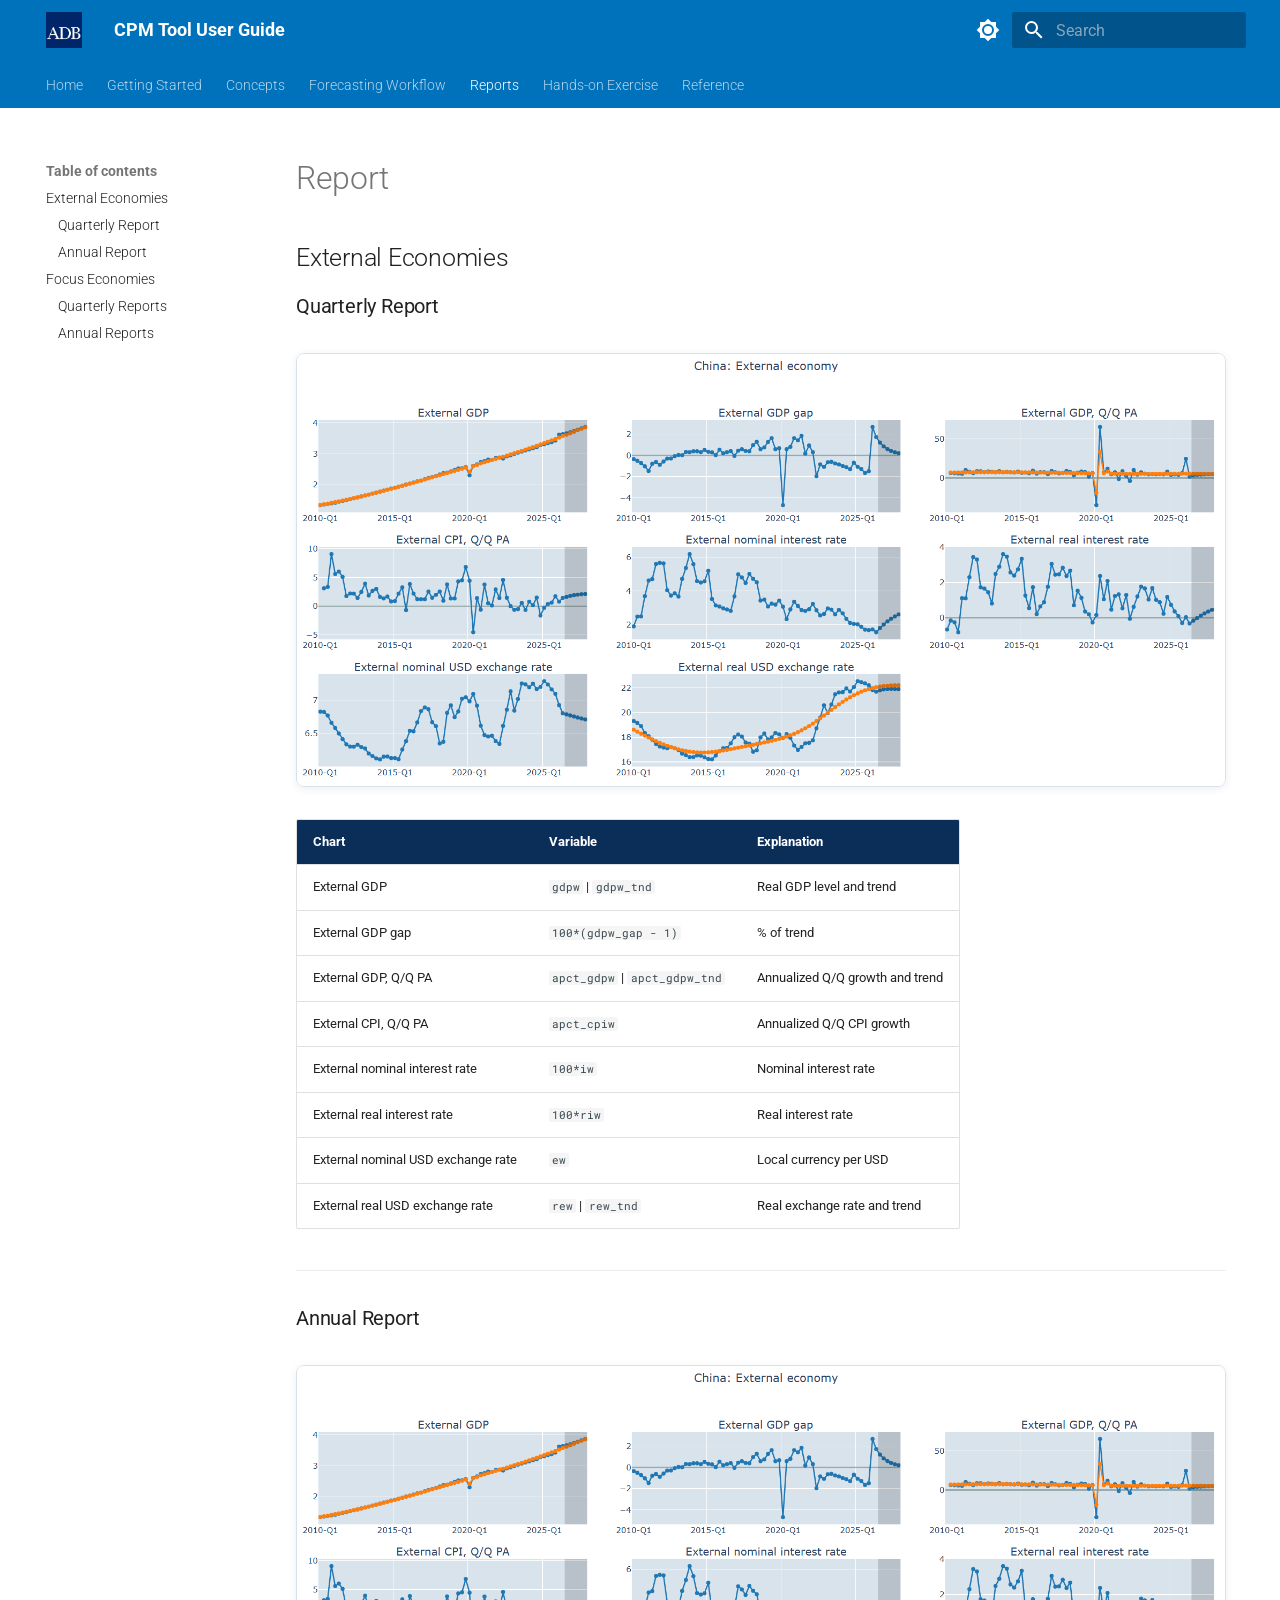
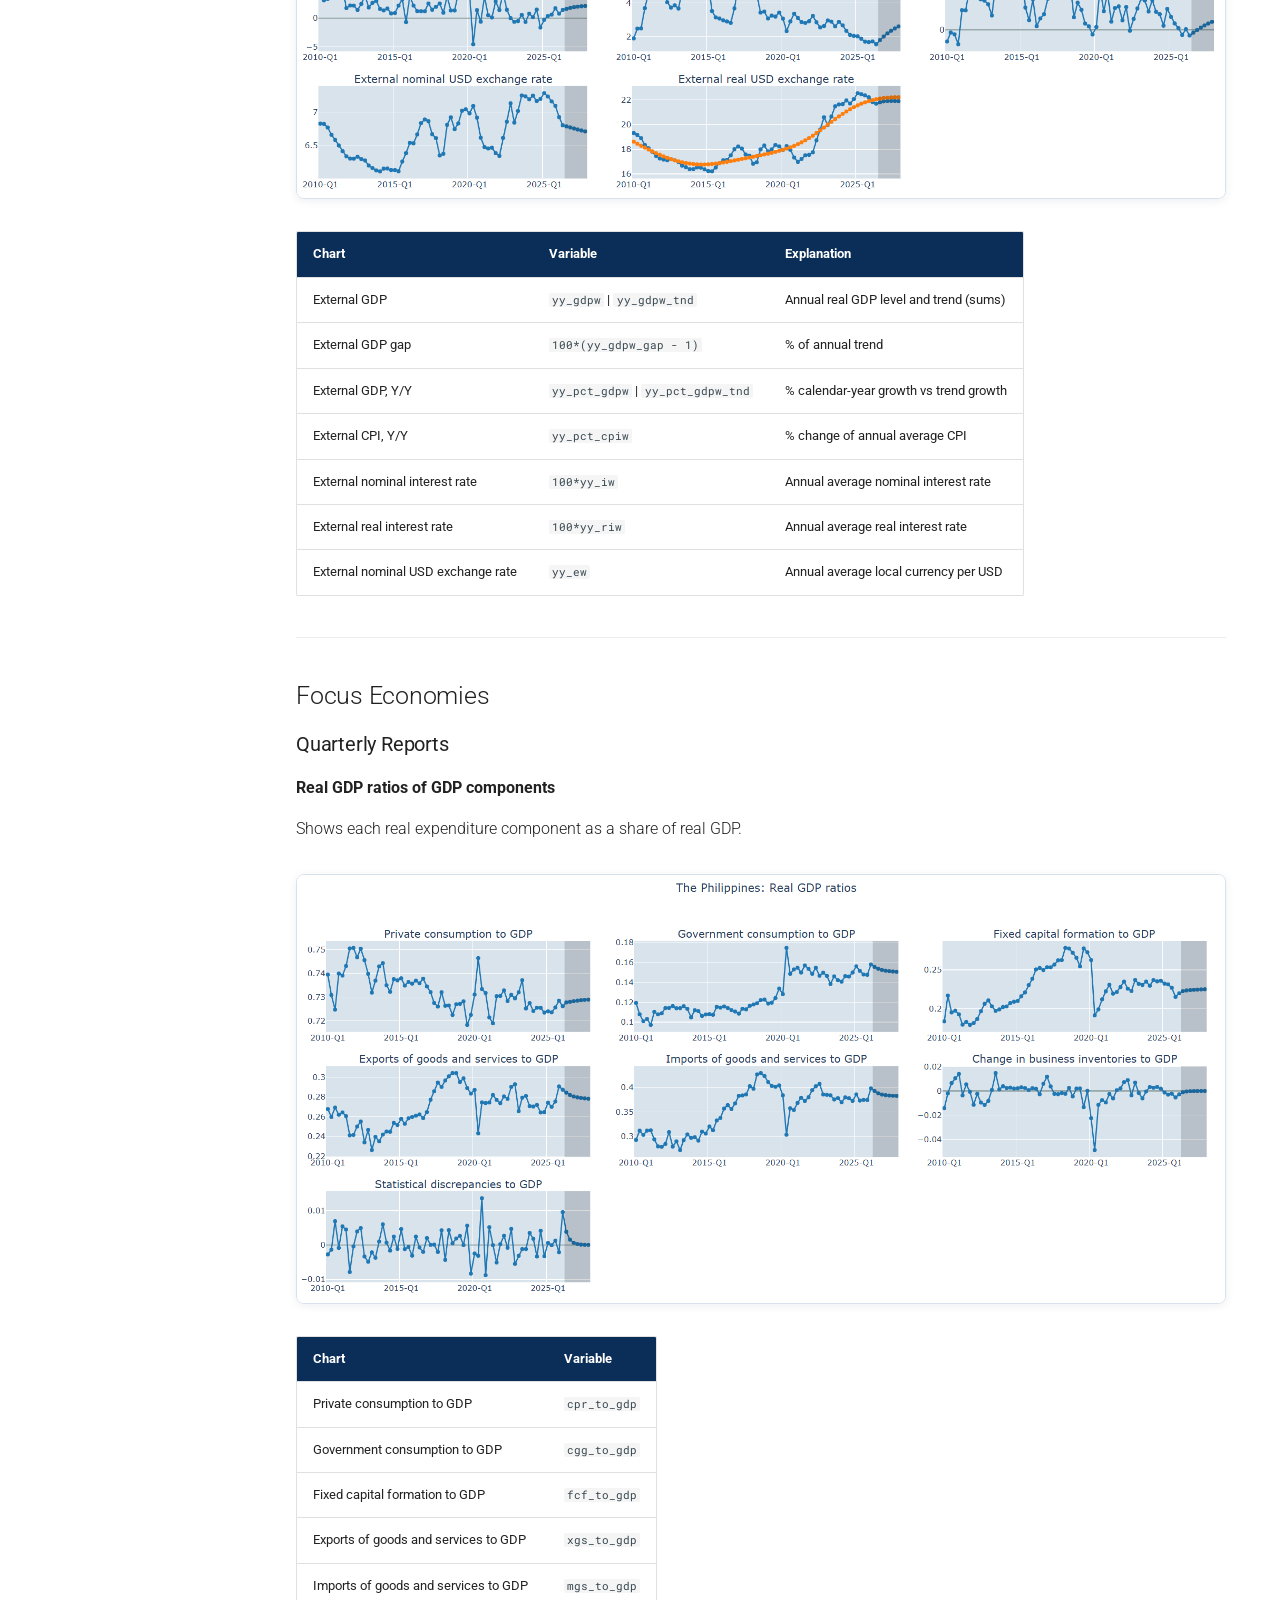
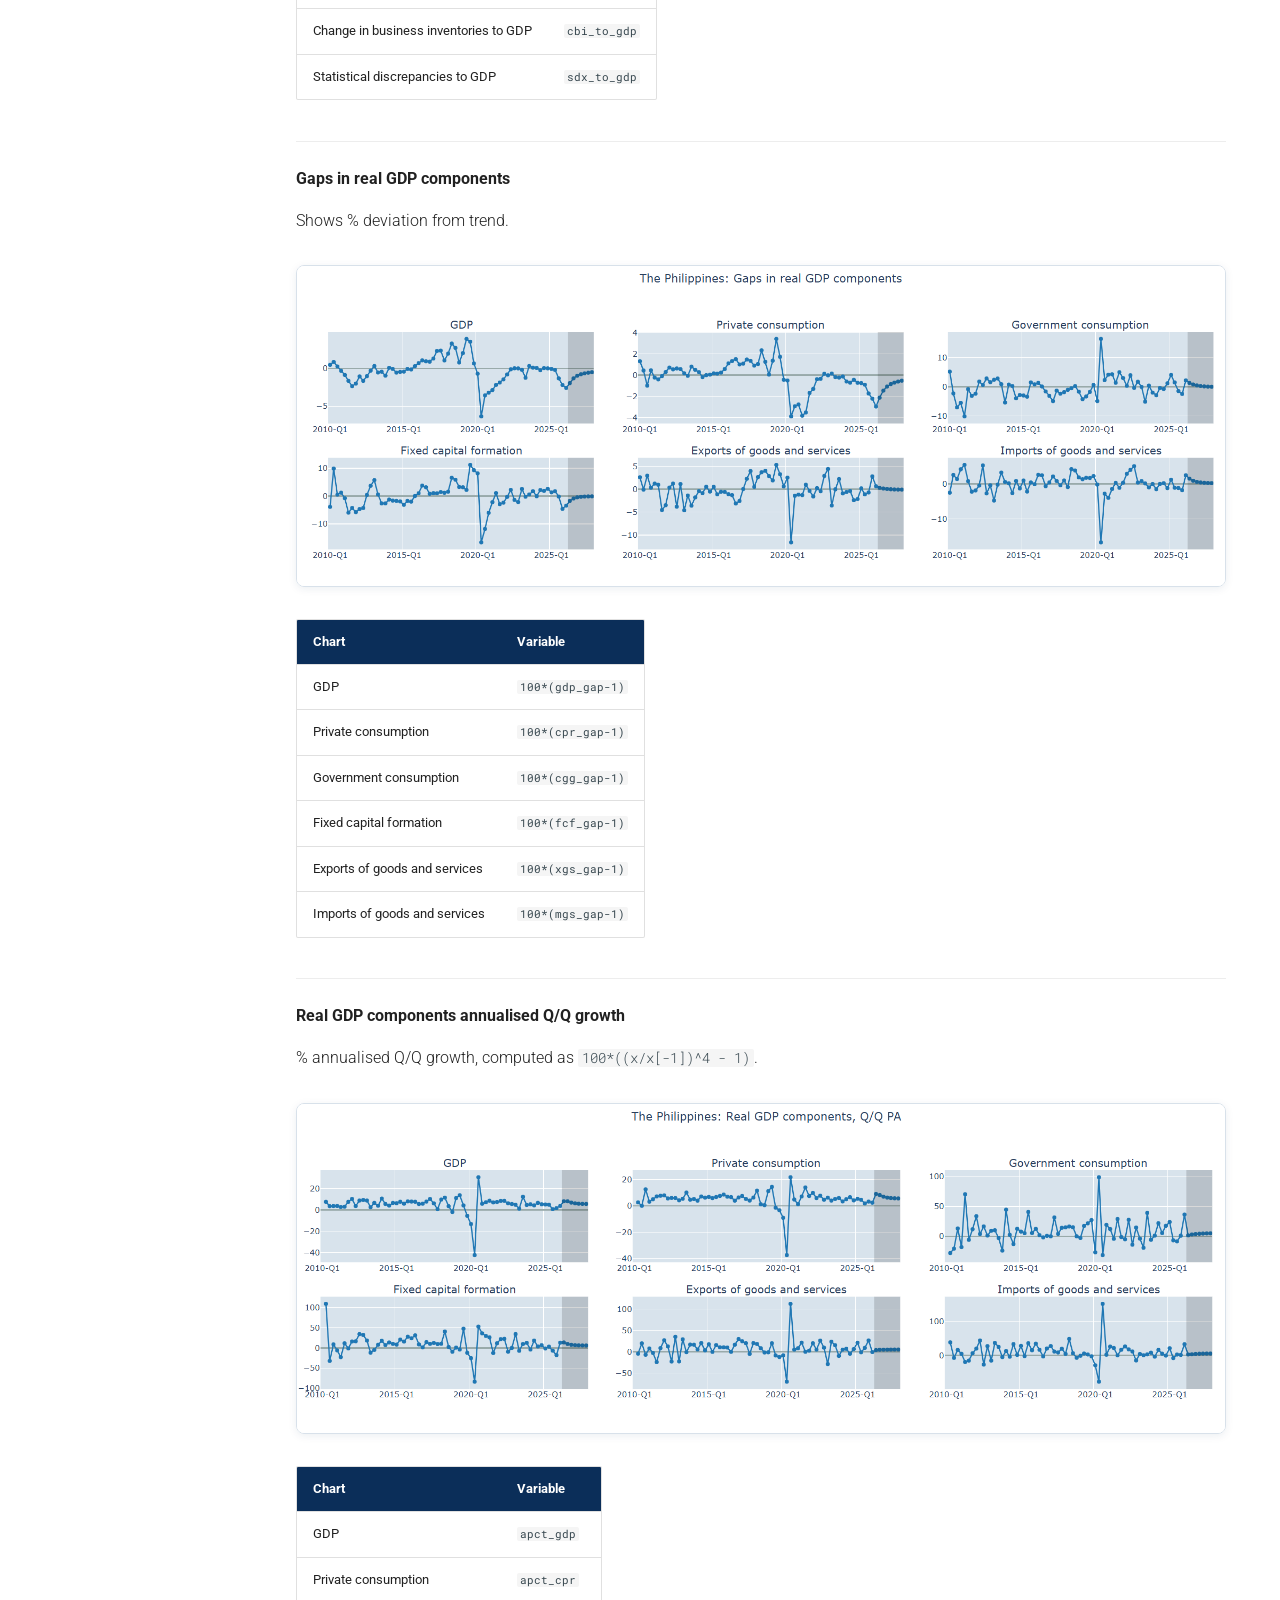
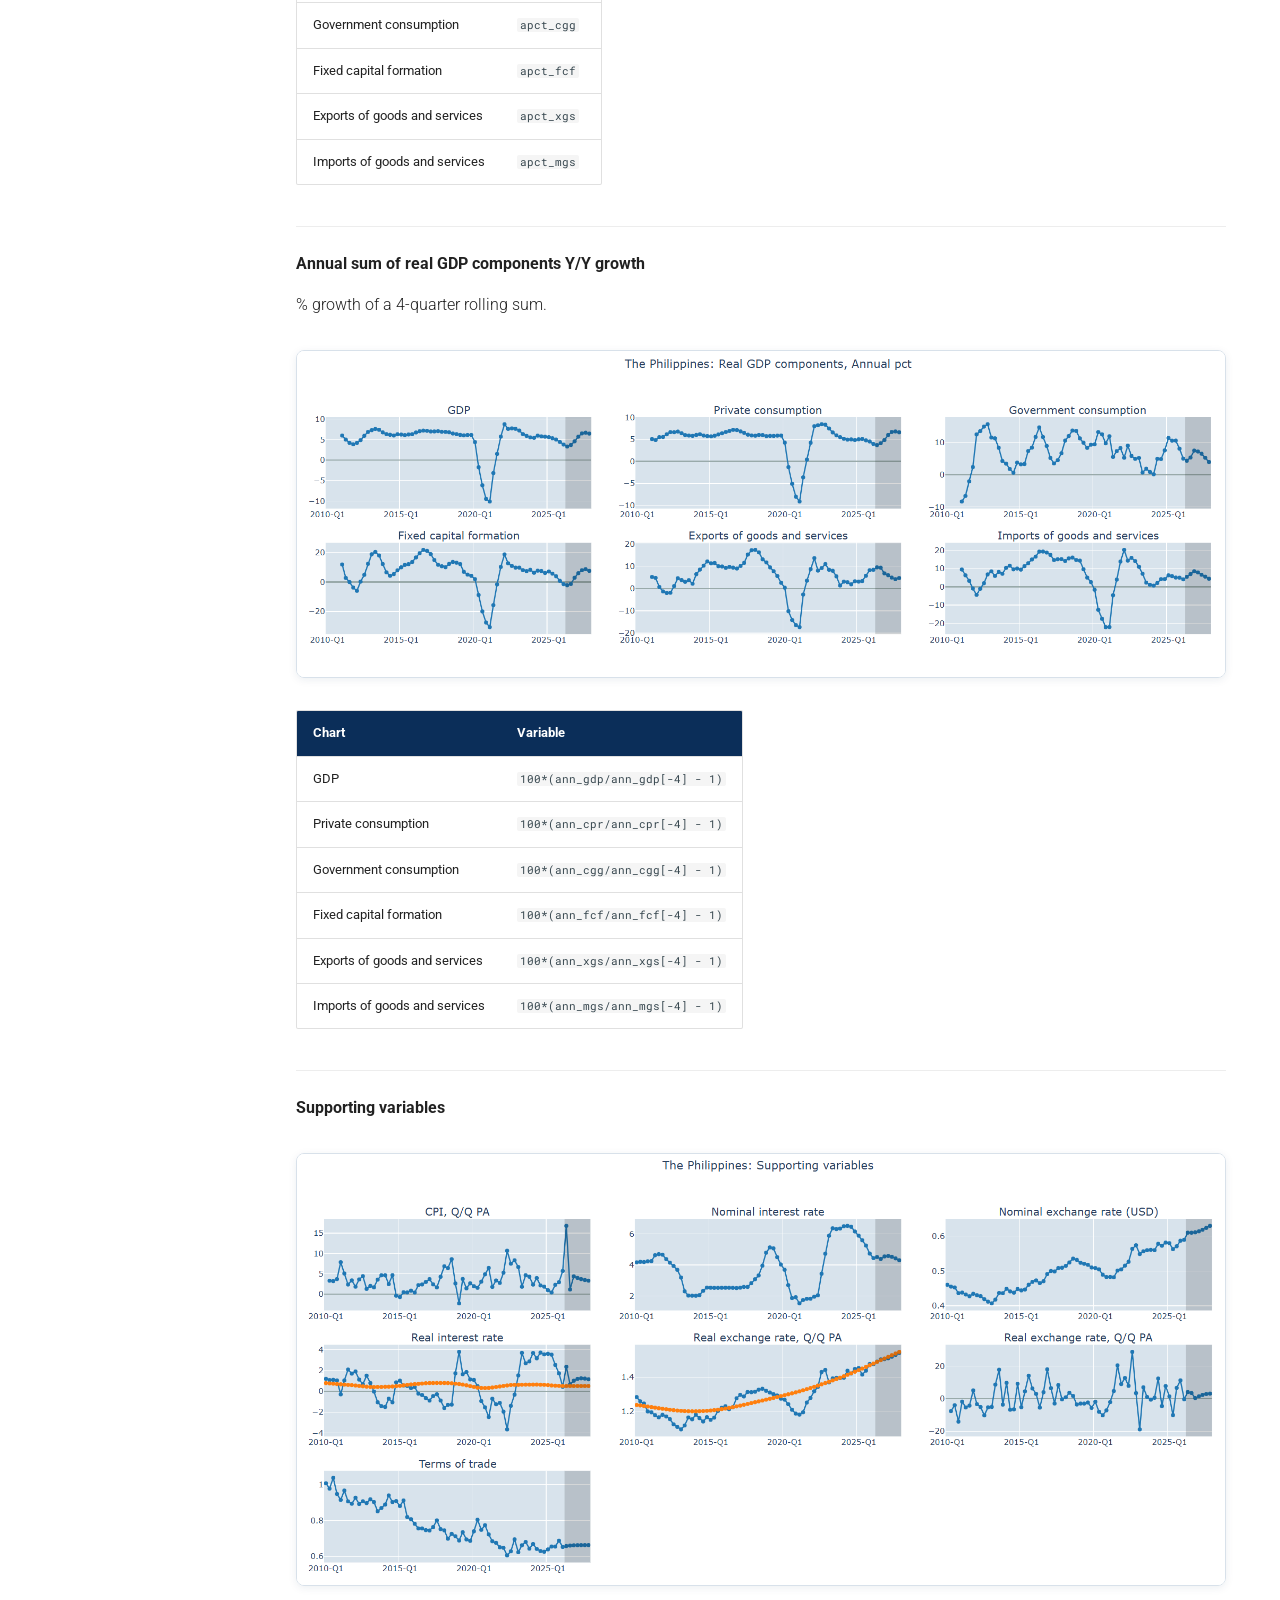
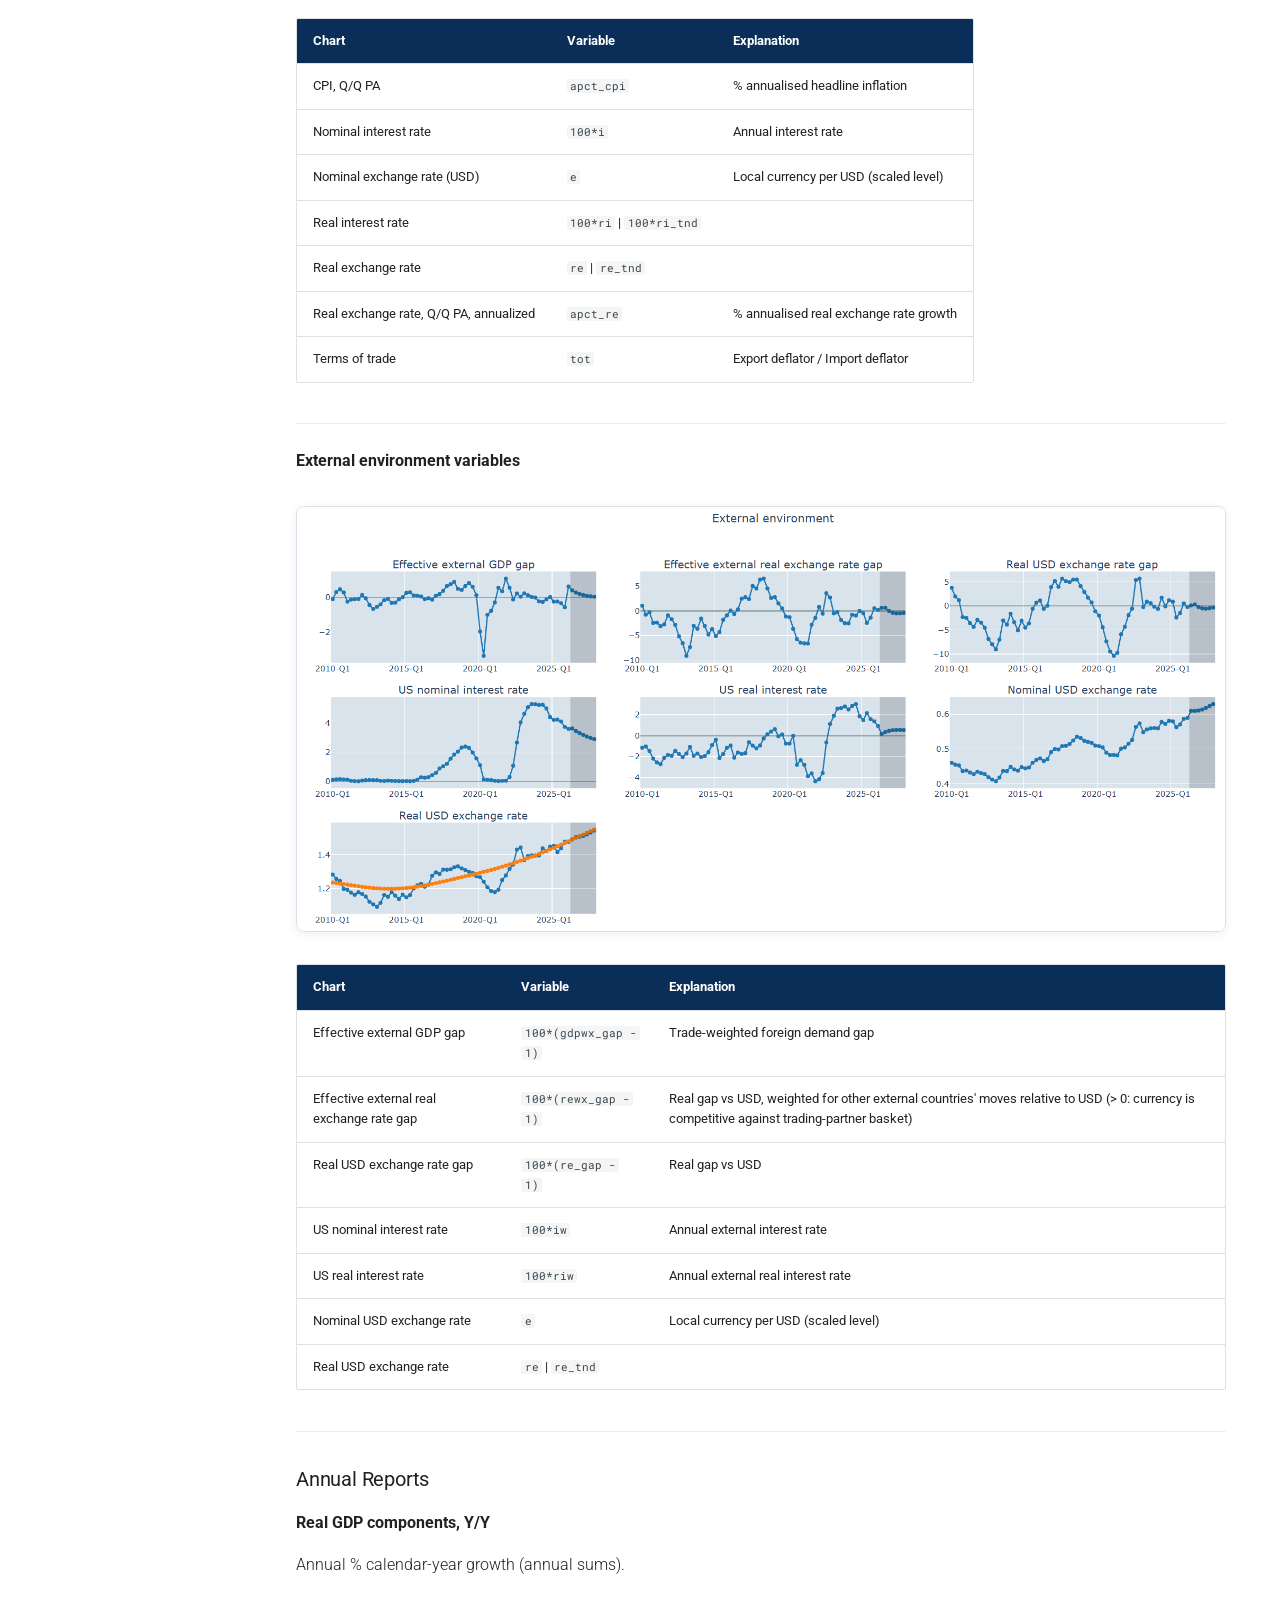
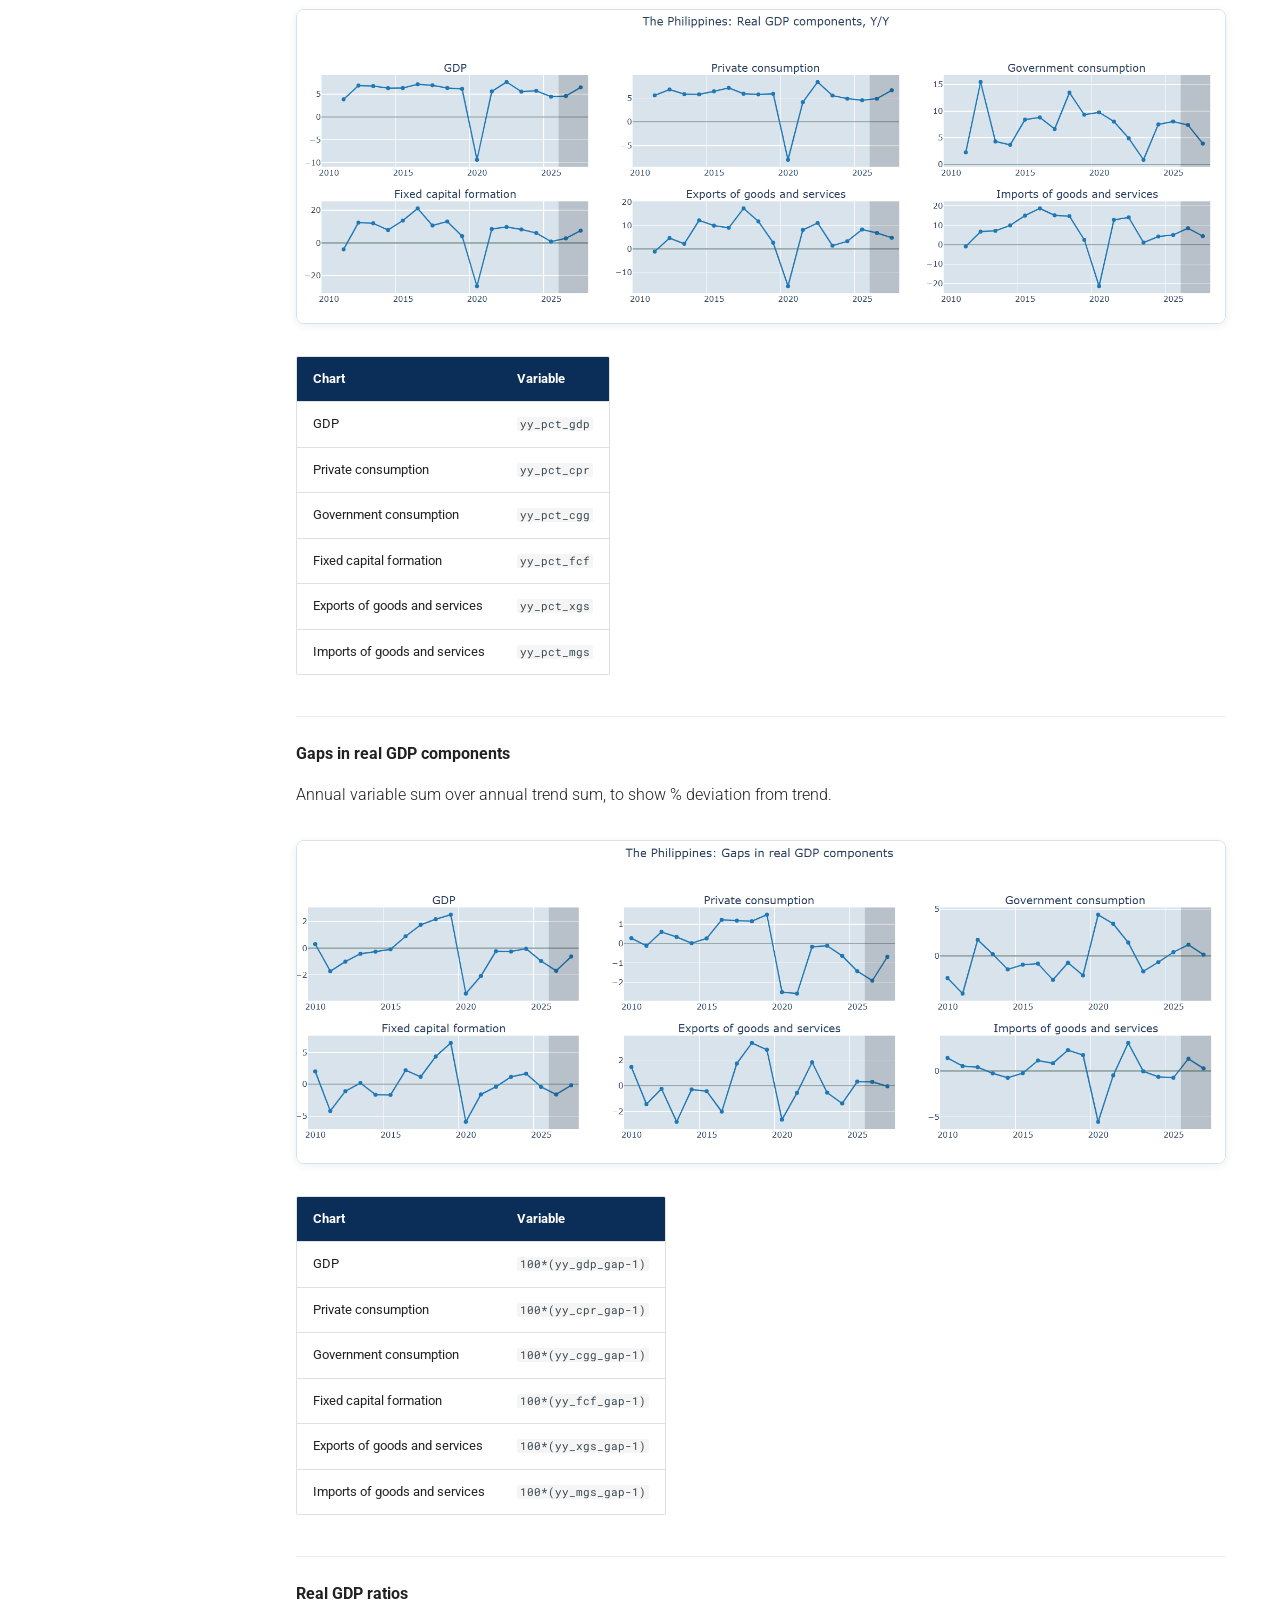
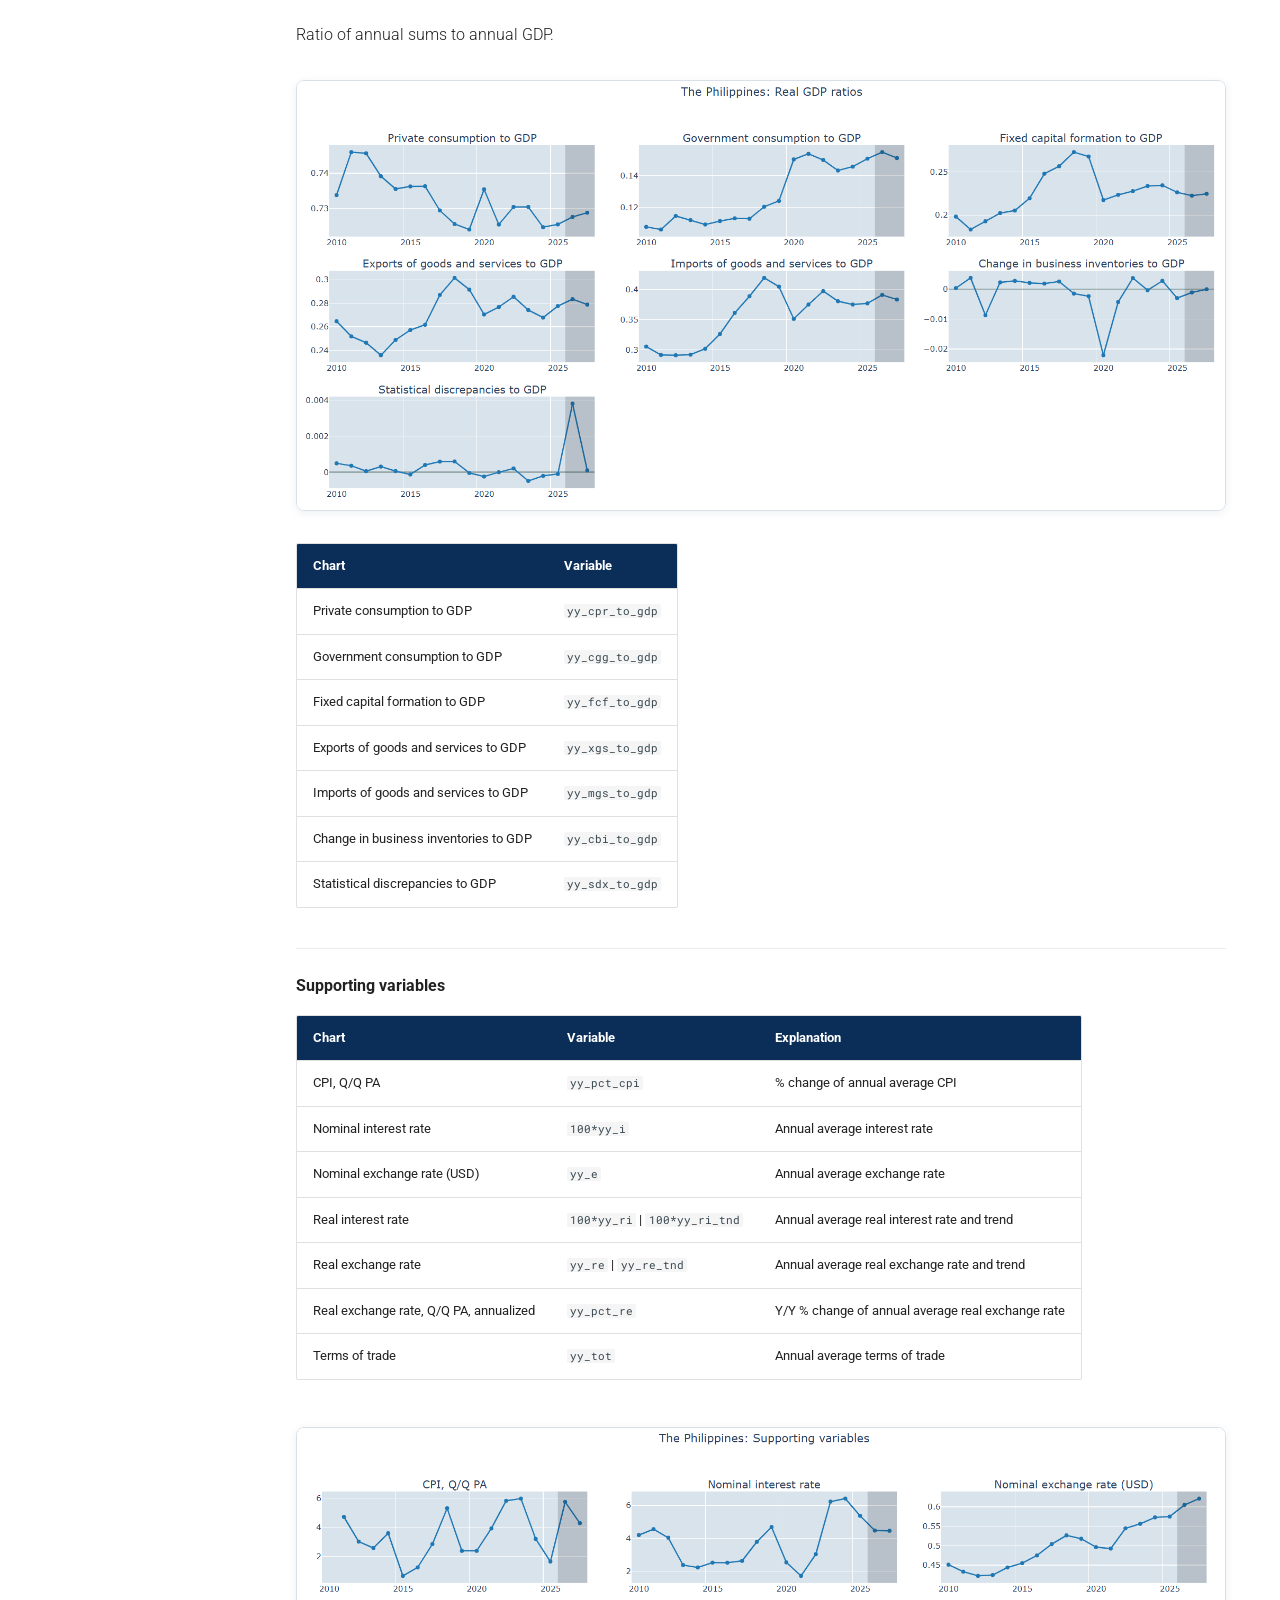
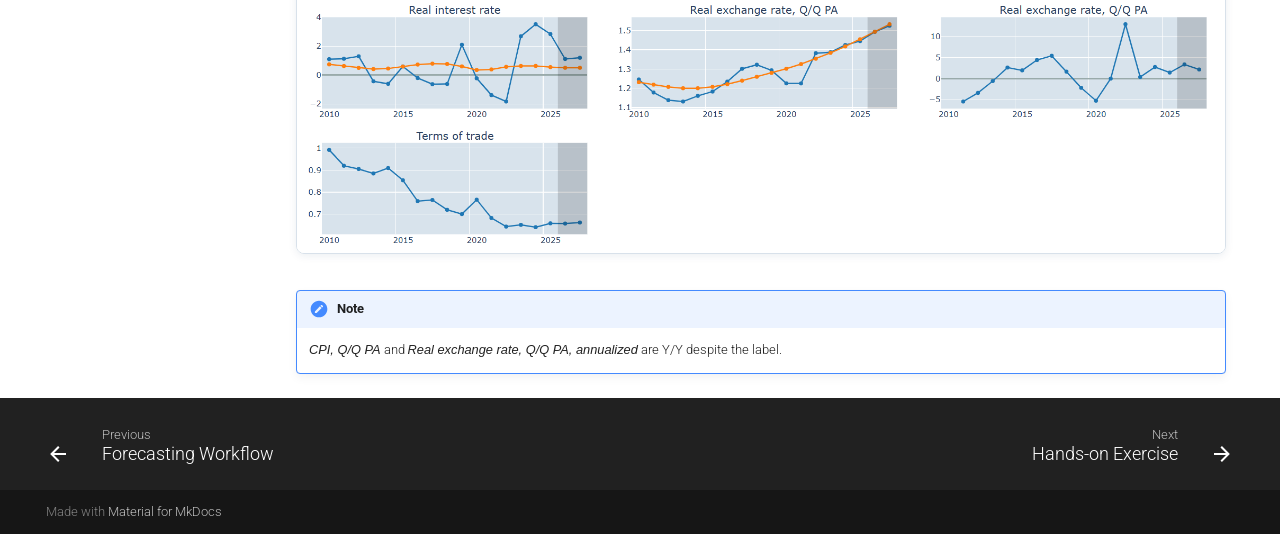
==== commit 1c93c263: "Add files via upload" ====
--- a/reports.html
+++ b/reports.html
@@ -1,6 +1,6 @@
 
 <!doctype html>
-<html lang="en" class="no-js" xmlns:mso="urn:schemas-microsoft-com:office:office" xmlns:msdt="uuid:C2F41010-65B3-11d1-A29F-00AA00C14882">
+<html lang="en" class="no-js">
   <head>
     
       <meta charset="utf-8">
@@ -65,30 +65,7 @@
 
     
     
-  
-<!--[if gte mso 9]><xml>
-<mso:CustomDocumentProperties>
-<mso:ADBCountry msdt:dt="string"></mso:ADBCountry>
-<mso:ia017ac09b1942648b563fe0b2b14d52 msdt:dt="string">ERMR|1b0f6326-b8c9-47db-9084-1685569433b2</mso:ia017ac09b1942648b563fe0b2b14d52>
-<mso:d01a0ce1b141461dbfb235a3ab729a2c msdt:dt="string"></mso:d01a0ce1b141461dbfb235a3ab729a2c>
-<mso:ADBDocumentSecurity msdt:dt="string"></mso:ADBDocumentSecurity>
-<mso:ADBDepartmentOwner msdt:dt="string">4;#ERCD|ab3ec0c9-2ce1-477e-8dd0-15d1f7f6b467</mso:ADBDepartmentOwner>
-<mso:MediaServiceImageTags msdt:dt="string"></mso:MediaServiceImageTags>
-<mso:ADBDocumentLanguage msdt:dt="string">1;#English|16ac8743-31bb-43f8-9a73-533a041667d6</mso:ADBDocumentLanguage>
-<mso:p030e467f78f45b4ae8f7e2c17ea4d82 msdt:dt="string"></mso:p030e467f78f45b4ae8f7e2c17ea4d82>
-<mso:d61536b25a8a4fedb48bb564279be82a msdt:dt="string">ERCD|ab3ec0c9-2ce1-477e-8dd0-15d1f7f6b467</mso:d61536b25a8a4fedb48bb564279be82a>
-<mso:ADBSector msdt:dt="string"></mso:ADBSector>
-<mso:ADBDivision msdt:dt="string">7;#ERMR|1b0f6326-b8c9-47db-9084-1685569433b2</mso:ADBDivision>
-<mso:a37ff23a602146d4934a49238d370ca5 msdt:dt="string"></mso:a37ff23a602146d4934a49238d370ca5>
-<mso:k985dbdc596c44d7acaf8184f33920f0 msdt:dt="string"></mso:k985dbdc596c44d7acaf8184f33920f0>
-<mso:j78542b1fffc4a1c84659474212e3133 msdt:dt="string">ERCD|ab3ec0c9-2ce1-477e-8dd0-15d1f7f6b467</mso:j78542b1fffc4a1c84659474212e3133>
-<mso:lcf76f155ced4ddcb4097134ff3c332f msdt:dt="string"></mso:lcf76f155ced4ddcb4097134ff3c332f>
-<mso:TaxCatchAll msdt:dt="string">4;#ERCD|ab3ec0c9-2ce1-477e-8dd0-15d1f7f6b467;#3;#ERCD|ab3ec0c9-2ce1-477e-8dd0-15d1f7f6b467;#1;#English|16ac8743-31bb-43f8-9a73-533a041667d6;#7;#ERMR|1b0f6326-b8c9-47db-9084-1685569433b2</mso:TaxCatchAll>
-<mso:h00e4aaaf4624e24a7df7f06faa038c6 msdt:dt="string">English|16ac8743-31bb-43f8-9a73-533a041667d6</mso:h00e4aaaf4624e24a7df7f06faa038c6>
-<mso:ADBDocumentType msdt:dt="string"></mso:ADBDocumentType>
-</mso:CustomDocumentProperties>
-</xml><![endif]-->
-</head>
+  </head>
   
   
     
@@ -843,43 +820,556 @@
 <figure>
 <p><img alt="External economies quarterly report" src="assets/images/ex_quarterly_report.png" /></p>
 </figure>
+<table>
+<thead>
+<tr>
+<th>Chart</th>
+<th>Variable</th>
+<th>Explanation</th>
+</tr>
+</thead>
+<tbody>
+<tr>
+<td>External GDP</td>
+<td><code>gdpw</code> | <code>gdpw_tnd</code></td>
+<td>Real GDP level and trend</td>
+</tr>
+<tr>
+<td>External GDP gap</td>
+<td><code>100*(gdpw_gap - 1)</code></td>
+<td>% of trend</td>
+</tr>
+<tr>
+<td>External GDP, Q/Q PA</td>
+<td><code>apct_gdpw</code> | <code>apct_gdpw_tnd</code></td>
+<td>Annualized Q/Q growth and trend</td>
+</tr>
+<tr>
+<td>External CPI, Q/Q PA</td>
+<td><code>apct_cpiw</code></td>
+<td>Annualized Q/Q CPI growth</td>
+</tr>
+<tr>
+<td>External nominal interest rate</td>
+<td><code>100*iw</code></td>
+<td>Nominal interest rate</td>
+</tr>
+<tr>
+<td>External real interest rate</td>
+<td><code>100*riw</code></td>
+<td>Real interest rate</td>
+</tr>
+<tr>
+<td>External nominal USD exchange rate</td>
+<td><code>ew</code></td>
+<td>Local currency per USD</td>
+</tr>
+<tr>
+<td>External real USD exchange rate</td>
+<td><code>rew</code> | <code>rew_tnd</code></td>
+<td>Real exchange rate and trend</td>
+</tr>
+</tbody>
+</table>
+<hr />
 <h3 id="annual-report">Annual Report<a class="headerlink" href="#annual-report" title="Permanent link">&para;</a></h3>
 <figure>
 <p><img alt="External economies annual report" src="assets/images/ex_quarterly_report.png" /></p>
 </figure>
+<table>
+<thead>
+<tr>
+<th>Chart</th>
+<th>Variable</th>
+<th>Explanation</th>
+</tr>
+</thead>
+<tbody>
+<tr>
+<td>External GDP</td>
+<td><code>yy_gdpw</code> | <code>yy_gdpw_tnd</code></td>
+<td>Annual real GDP level and trend (sums)</td>
+</tr>
+<tr>
+<td>External GDP gap</td>
+<td><code>100*(yy_gdpw_gap - 1)</code></td>
+<td>% of annual trend</td>
+</tr>
+<tr>
+<td>External GDP, Y/Y</td>
+<td><code>yy_pct_gdpw</code> | <code>yy_pct_gdpw_tnd</code></td>
+<td>% calendar-year growth vs trend growth</td>
+</tr>
+<tr>
+<td>External CPI, Y/Y</td>
+<td><code>yy_pct_cpiw</code></td>
+<td>% change of annual average CPI</td>
+</tr>
+<tr>
+<td>External nominal interest rate</td>
+<td><code>100*yy_iw</code></td>
+<td>Annual average nominal interest rate</td>
+</tr>
+<tr>
+<td>External real interest rate</td>
+<td><code>100*yy_riw</code></td>
+<td>Annual average real interest rate</td>
+</tr>
+<tr>
+<td>External nominal USD exchange rate</td>
+<td><code>yy_ew</code></td>
+<td>Annual average local currency per USD</td>
+</tr>
+</tbody>
+</table>
+<hr />
 <h2 id="focus-economies">Focus Economies<a class="headerlink" href="#focus-economies" title="Permanent link">&para;</a></h2>
 <h3 id="quarterly-reports">Quarterly Reports<a class="headerlink" href="#quarterly-reports" title="Permanent link">&para;</a></h3>
+<p><strong>Real GDP ratios of GDP components</strong></p>
+<p>Shows each real expenditure component as a share of real GDP.</p>
 <figure>
 <p><img alt="Focus economies report" src="assets/images/fc_gdp_ratios_q.png" /></p>
 </figure>
+<table>
+<thead>
+<tr>
+<th>Chart</th>
+<th>Variable</th>
+</tr>
+</thead>
+<tbody>
+<tr>
+<td>Private consumption to GDP</td>
+<td><code>cpr_to_gdp</code></td>
+</tr>
+<tr>
+<td>Government consumption to GDP</td>
+<td><code>cgg_to_gdp</code></td>
+</tr>
+<tr>
+<td>Fixed capital formation to GDP</td>
+<td><code>fcf_to_gdp</code></td>
+</tr>
+<tr>
+<td>Exports of goods and services to GDP</td>
+<td><code>xgs_to_gdp</code></td>
+</tr>
+<tr>
+<td>Imports of goods and services to GDP</td>
+<td><code>mgs_to_gdp</code></td>
+</tr>
+<tr>
+<td>Change in business inventories to GDP</td>
+<td><code>cbi_to_gdp</code></td>
+</tr>
+<tr>
+<td>Statistical discrepancies to GDP</td>
+<td><code>sdx_to_gdp</code></td>
+</tr>
+</tbody>
+</table>
+<hr />
+<p><strong>Gaps in real GDP components</strong></p>
+<p>Shows % deviation from trend.</p>
 <figure>
 <p><img alt="Focus economies report" src="assets/images/fc_gaps_q.png" /></p>
 </figure>
+<table>
+<thead>
+<tr>
+<th>Chart</th>
+<th>Variable</th>
+</tr>
+</thead>
+<tbody>
+<tr>
+<td>GDP</td>
+<td><code>100*(gdp_gap-1)</code></td>
+</tr>
+<tr>
+<td>Private consumption</td>
+<td><code>100*(cpr_gap-1)</code></td>
+</tr>
+<tr>
+<td>Government consumption</td>
+<td><code>100*(cgg_gap-1)</code></td>
+</tr>
+<tr>
+<td>Fixed capital formation</td>
+<td><code>100*(fcf_gap-1)</code></td>
+</tr>
+<tr>
+<td>Exports of goods and services</td>
+<td><code>100*(xgs_gap-1)</code></td>
+</tr>
+<tr>
+<td>Imports of goods and services</td>
+<td><code>100*(mgs_gap-1)</code></td>
+</tr>
+</tbody>
+</table>
+<hr />
+<p><strong>Real GDP components annualised Q/Q growth</strong></p>
+<p>% annualised Q/Q growth, computed as <code>100*((x/x[-1])^4 - 1)</code>.</p>
 <figure>
 <p><img alt="Focus economies report" src="assets/images/fc_gdp_components_qq_q.png" /></p>
 </figure>
+<table>
+<thead>
+<tr>
+<th>Chart</th>
+<th>Variable</th>
+</tr>
+</thead>
+<tbody>
+<tr>
+<td>GDP</td>
+<td><code>apct_gdp</code></td>
+</tr>
+<tr>
+<td>Private consumption</td>
+<td><code>apct_cpr</code></td>
+</tr>
+<tr>
+<td>Government consumption</td>
+<td><code>apct_cgg</code></td>
+</tr>
+<tr>
+<td>Fixed capital formation</td>
+<td><code>apct_fcf</code></td>
+</tr>
+<tr>
+<td>Exports of goods and services</td>
+<td><code>apct_xgs</code></td>
+</tr>
+<tr>
+<td>Imports of goods and services</td>
+<td><code>apct_mgs</code></td>
+</tr>
+</tbody>
+</table>
+<hr />
+<p><strong>Annual sum of real GDP components Y/Y growth</strong></p>
+<p>% growth of a 4-quarter rolling sum.</p>
 <figure>
 <p><img alt="Focus economies report" src="assets/images/fc_gdp_components_annual_q.png" /></p>
 </figure>
+<table>
+<thead>
+<tr>
+<th>Chart</th>
+<th>Variable</th>
+</tr>
+</thead>
+<tbody>
+<tr>
+<td>GDP</td>
+<td><code>100*(ann_gdp/ann_gdp[-4] - 1)</code></td>
+</tr>
+<tr>
+<td>Private consumption</td>
+<td><code>100*(ann_cpr/ann_cpr[-4] - 1)</code></td>
+</tr>
+<tr>
+<td>Government consumption</td>
+<td><code>100*(ann_cgg/ann_cgg[-4] - 1)</code></td>
+</tr>
+<tr>
+<td>Fixed capital formation</td>
+<td><code>100*(ann_fcf/ann_fcf[-4] - 1)</code></td>
+</tr>
+<tr>
+<td>Exports of goods and services</td>
+<td><code>100*(ann_xgs/ann_xgs[-4] - 1)</code></td>
+</tr>
+<tr>
+<td>Imports of goods and services</td>
+<td><code>100*(ann_mgs/ann_mgs[-4] - 1)</code></td>
+</tr>
+</tbody>
+</table>
+<hr />
+<p><strong>Supporting variables</strong></p>
 <figure>
 <p><img alt="Focus economies report" src="assets/images/fc_supporting_var_q.png" /></p>
 </figure>
+<table>
+<thead>
+<tr>
+<th>Chart</th>
+<th>Variable</th>
+<th>Explanation</th>
+</tr>
+</thead>
+<tbody>
+<tr>
+<td>CPI, Q/Q PA</td>
+<td><code>apct_cpi</code></td>
+<td>% annualised headline inflation</td>
+</tr>
+<tr>
+<td>Nominal interest rate</td>
+<td><code>100*i</code></td>
+<td>Annual interest rate</td>
+</tr>
+<tr>
+<td>Nominal exchange rate (USD)</td>
+<td><code>e</code></td>
+<td>Local currency per USD (scaled level)</td>
+</tr>
+<tr>
+<td>Real interest rate</td>
+<td><code>100*ri</code> | <code>100*ri_tnd</code></td>
+<td></td>
+</tr>
+<tr>
+<td>Real exchange rate</td>
+<td><code>re</code> | <code>re_tnd</code></td>
+<td></td>
+</tr>
+<tr>
+<td>Real exchange rate, Q/Q PA, annualized</td>
+<td><code>apct_re</code></td>
+<td>% annualised real exchange rate growth</td>
+</tr>
+<tr>
+<td>Terms of trade</td>
+<td><code>tot</code></td>
+<td>Export deflator / Import deflator</td>
+</tr>
+</tbody>
+</table>
+<hr />
+<p><strong>External environment variables</strong></p>
 <figure>
 <p><img alt="Focus economies report" src="assets/images/fc_external_environment_q.png" /></p>
 </figure>
+<table>
+<thead>
+<tr>
+<th>Chart</th>
+<th>Variable</th>
+<th>Explanation</th>
+</tr>
+</thead>
+<tbody>
+<tr>
+<td>Effective external GDP gap</td>
+<td><code>100*(gdpwx_gap - 1)</code></td>
+<td>Trade-weighted foreign demand gap</td>
+</tr>
+<tr>
+<td>Effective external real exchange rate gap</td>
+<td><code>100*(rewx_gap - 1)</code></td>
+<td>Real gap vs USD, weighted for other external countries' moves relative to USD (&gt; 0: currency is competitive against trading-partner basket)</td>
+</tr>
+<tr>
+<td>Real USD exchange rate gap</td>
+<td><code>100*(re_gap - 1)</code></td>
+<td>Real gap vs USD</td>
+</tr>
+<tr>
+<td>US nominal interest rate</td>
+<td><code>100*iw</code></td>
+<td>Annual external interest rate</td>
+</tr>
+<tr>
+<td>US real interest rate</td>
+<td><code>100*riw</code></td>
+<td>Annual external real interest rate</td>
+</tr>
+<tr>
+<td>Nominal USD exchange rate</td>
+<td><code>e</code></td>
+<td>Local currency per USD (scaled level)</td>
+</tr>
+<tr>
+<td>Real USD exchange rate</td>
+<td><code>re</code> | <code>re_tnd</code></td>
+<td></td>
+</tr>
+</tbody>
+</table>
+<hr />
 <h3 id="annual-reports">Annual Reports<a class="headerlink" href="#annual-reports" title="Permanent link">&para;</a></h3>
+<p><strong>Real GDP components, Y/Y</strong></p>
+<p>Annual % calendar-year growth (annual sums).</p>
 <figure>
 <p><img alt="Focus economies report" src="assets/images/fc_gdp_components_a.png" /></p>
 </figure>
+<table>
+<thead>
+<tr>
+<th>Chart</th>
+<th>Variable</th>
+</tr>
+</thead>
+<tbody>
+<tr>
+<td>GDP</td>
+<td><code>yy_pct_gdp</code></td>
+</tr>
+<tr>
+<td>Private consumption</td>
+<td><code>yy_pct_cpr</code></td>
+</tr>
+<tr>
+<td>Government consumption</td>
+<td><code>yy_pct_cgg</code></td>
+</tr>
+<tr>
+<td>Fixed capital formation</td>
+<td><code>yy_pct_fcf</code></td>
+</tr>
+<tr>
+<td>Exports of goods and services</td>
+<td><code>yy_pct_xgs</code></td>
+</tr>
+<tr>
+<td>Imports of goods and services</td>
+<td><code>yy_pct_mgs</code></td>
+</tr>
+</tbody>
+</table>
+<hr />
+<p><strong>Gaps in real GDP components</strong></p>
+<p>Annual variable sum over annual trend sum, to show % deviation from trend.</p>
 <figure>
 <p><img alt="Focus economies report" src="assets/images/fc_gaps_a.png" /></p>
 </figure>
+<table>
+<thead>
+<tr>
+<th>Chart</th>
+<th>Variable</th>
+</tr>
+</thead>
+<tbody>
+<tr>
+<td>GDP</td>
+<td><code>100*(yy_gdp_gap-1)</code></td>
+</tr>
+<tr>
+<td>Private consumption</td>
+<td><code>100*(yy_cpr_gap-1)</code></td>
+</tr>
+<tr>
+<td>Government consumption</td>
+<td><code>100*(yy_cgg_gap-1)</code></td>
+</tr>
+<tr>
+<td>Fixed capital formation</td>
+<td><code>100*(yy_fcf_gap-1)</code></td>
+</tr>
+<tr>
+<td>Exports of goods and services</td>
+<td><code>100*(yy_xgs_gap-1)</code></td>
+</tr>
+<tr>
+<td>Imports of goods and services</td>
+<td><code>100*(yy_mgs_gap-1)</code></td>
+</tr>
+</tbody>
+</table>
+<hr />
+<p><strong>Real GDP ratios</strong></p>
+<p>Ratio of annual sums to annual GDP.</p>
 <figure>
 <p><img alt="Focus economies report" src="assets/images/fc_gdp_ratios_a.png" /></p>
 </figure>
+<table>
+<thead>
+<tr>
+<th>Chart</th>
+<th>Variable</th>
+</tr>
+</thead>
+<tbody>
+<tr>
+<td>Private consumption to GDP</td>
+<td><code>yy_cpr_to_gdp</code></td>
+</tr>
+<tr>
+<td>Government consumption to GDP</td>
+<td><code>yy_cgg_to_gdp</code></td>
+</tr>
+<tr>
+<td>Fixed capital formation to GDP</td>
+<td><code>yy_fcf_to_gdp</code></td>
+</tr>
+<tr>
+<td>Exports of goods and services to GDP</td>
+<td><code>yy_xgs_to_gdp</code></td>
+</tr>
+<tr>
+<td>Imports of goods and services to GDP</td>
+<td><code>yy_mgs_to_gdp</code></td>
+</tr>
+<tr>
+<td>Change in business inventories to GDP</td>
+<td><code>yy_cbi_to_gdp</code></td>
+</tr>
+<tr>
+<td>Statistical discrepancies to GDP</td>
+<td><code>yy_sdx_to_gdp</code></td>
+</tr>
+</tbody>
+</table>
+<hr />
+<p><strong>Supporting variables</strong></p>
+<table>
+<thead>
+<tr>
+<th>Chart</th>
+<th>Variable</th>
+<th>Explanation</th>
+</tr>
+</thead>
+<tbody>
+<tr>
+<td>CPI, Q/Q PA</td>
+<td><code>yy_pct_cpi</code></td>
+<td>% change of annual average CPI</td>
+</tr>
+<tr>
+<td>Nominal interest rate</td>
+<td><code>100*yy_i</code></td>
+<td>Annual average interest rate</td>
+</tr>
+<tr>
+<td>Nominal exchange rate (USD)</td>
+<td><code>yy_e</code></td>
+<td>Annual average exchange rate</td>
+</tr>
+<tr>
+<td>Real interest rate</td>
+<td><code>100*yy_ri</code> | <code>100*yy_ri_tnd</code></td>
+<td>Annual average real interest rate and trend</td>
+</tr>
+<tr>
+<td>Real exchange rate</td>
+<td><code>yy_re</code> | <code>yy_re_tnd</code></td>
+<td>Annual average real exchange rate and trend</td>
+</tr>
+<tr>
+<td>Real exchange rate, Q/Q PA, annualized</td>
+<td><code>yy_pct_re</code></td>
+<td>Y/Y % change of annual average real exchange rate</td>
+</tr>
+<tr>
+<td>Terms of trade</td>
+<td><code>yy_tot</code></td>
+<td>Annual average terms of trade</td>
+</tr>
+</tbody>
+</table>
 <figure>
 <p><img alt="Focus economies report" src="assets/images/fc_supporting_var_a.png" /></p>
 </figure>
+<div class="admonition note">
+<p class="admonition-title">Note</p>
+<p><em>CPI, Q/Q PA</em> and <em>Real exchange rate, Q/Q PA, annualized</em> are Y/Y despite the label.</p>
+</div>
 
 
 
